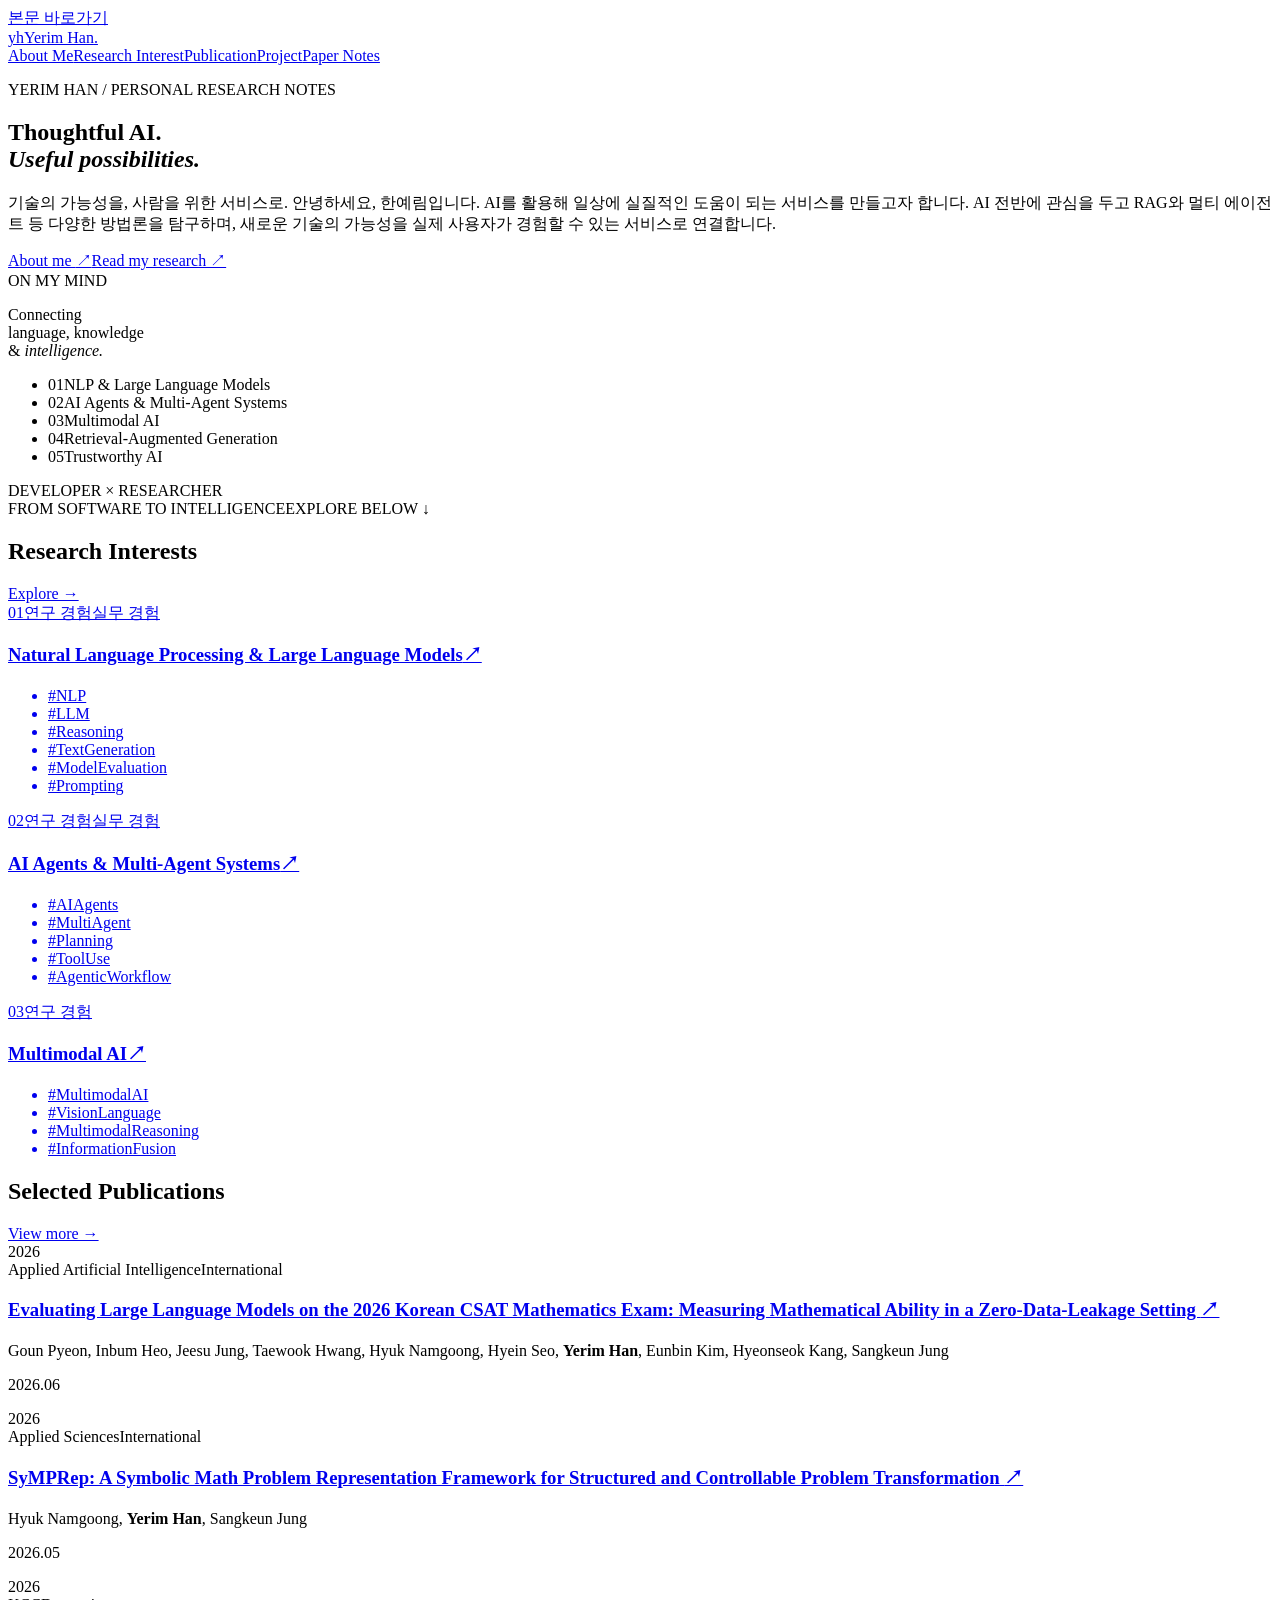
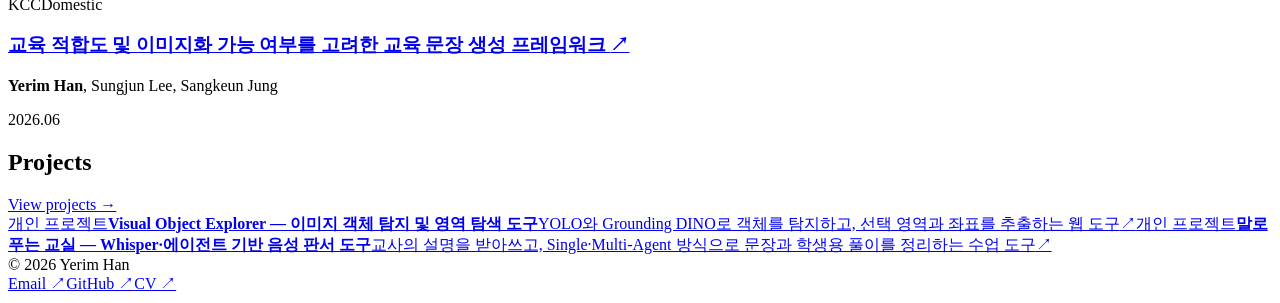
==== index.html @ 3e19d459 "Add files via upload" ====
<!doctype html><html lang="ko"><head><meta charset="utf-8"><meta name="viewport" content="width=device-width, initial-scale=1"><title>Home — Yerim Han</title><meta name="description" content="한예림의 연구 관심 분야와 학력, 경력, 논문 소개"><link rel="stylesheet" href="assets/css/style.css?v=20261022-layout"><link rel="stylesheet" href="assets/css/design.css?v=20261022-layout"></head><body><a class="skip" href="#main">본문 바로가기</a><header><nav class="wrap nav" aria-label="주 메뉴"><a class="brand" href="index.html"><span class="brand-mark" aria-hidden="true">yh</span>Yerim Han<span>.</span></a><div class="nav-links"><a href="about.html" >About Me</a><a href="research.html" >Research Interest</a><a href="publication.html" >Publication</a><a href="project.html" >Project</a><a href="paper-notes.html">Paper Notes</a></div></nav></header><main id="main" class="wrap home-page"><section class="intro editorial-intro"><div class="intro-main"><p class="eyebrow">YERIM HAN / PERSONAL RESEARCH NOTES</p><h1>Thoughtful AI.<br><em>Useful possibilities.</em></h1><p class="intro-copy continuous-intro">기술의 가능성을, 사람을 위한 서비스로. 안녕하세요, 한예림입니다. AI를 활용해 일상에 실질적인 도움이 되는 서비스를 만들고자 합니다. AI 전반에 관심을 두고 RAG와 멀티 에이전트 등 다양한 방법론을 탐구하며, 새로운 기술의 가능성을 실제 사용자가 경험할 수 있는 서비스로 연결합니다.</p><div class="intro-actions"><a class="intro-button" href="about.html">About me <span>↗</span></a><a class="text-link" href="publication.html">Read my research ↗</a></div></div><aside class="research-note" aria-label="연구 관심 분야"><div class="note-top"><span>ON MY MIND</span></div><p>Connecting<br>language, knowledge<br>& <em>intelligence.</em></p><ul><li><span>01</span>NLP & Large Language Models</li><li><span>02</span>AI Agents & Multi-Agent Systems</li><li><span>03</span>Multimodal AI</li><li><span>04</span>Retrieval-Augmented Generation</li><li><span>05</span>Trustworthy AI</li></ul><div class="note-bottom">DEVELOPER × RESEARCHER</div></aside><div class="intro-foot"><span>FROM SOFTWARE TO INTELLIGENCE</span><span>EXPLORE BELOW ↓</span></div></section><section><div class="section-head"><h2>Research Interests</h2><a class="text-link" href="research.html">Explore →</a></div><div class="research-carousel compact-research" tabindex="0" role="region" aria-label="연구 관심 분야 가로 목록"><a class="research-card" href="research.html#area-1"><div class="research-card-copy"><span class="interest-index" aria-hidden="true">01</span><span class="experience-markers" aria-label="경험 구분"><span class="experience-marker marker-research"><i aria-hidden="true"></i>연구 경험</span><span class="experience-marker marker-practice"><i aria-hidden="true"></i>실무 경험</span></span><h3>Natural Language Processing &amp; Large Language Models<span aria-hidden="true">↗</span></h3><ul class="hashtag-list" aria-label="핵심 키워드"><li>#NLP</li><li>#LLM</li><li>#Reasoning</li><li>#TextGeneration</li><li>#ModelEvaluation</li><li>#Prompting</li></ul></div></a><a class="research-card" href="research.html#area-2"><div class="research-card-copy"><span class="interest-index" aria-hidden="true">02</span><span class="experience-markers" aria-label="경험 구분"><span class="experience-marker marker-research"><i aria-hidden="true"></i>연구 경험</span><span class="experience-marker marker-practice"><i aria-hidden="true"></i>실무 경험</span></span><h3>AI Agents &amp; Multi-Agent Systems<span aria-hidden="true">↗</span></h3><ul class="hashtag-list" aria-label="핵심 키워드"><li>#AIAgents</li><li>#MultiAgent</li><li>#Planning</li><li>#ToolUse</li><li>#AgenticWorkflow</li></ul></div></a><a class="research-card" href="research.html#area-3"><div class="research-card-copy"><span class="interest-index" aria-hidden="true">03</span><span class="experience-markers" aria-label="경험 구분"><span class="experience-marker marker-research"><i aria-hidden="true"></i>연구 경험</span></span><h3>Multimodal AI<span aria-hidden="true">↗</span></h3><ul class="hashtag-list" aria-label="핵심 키워드"><li>#MultimodalAI</li><li>#VisionLanguage</li><li>#MultimodalReasoning</li><li>#InformationFusion</li></ul></div></a></div></section><section><div class="section-head"><h2>Selected Publications</h2><a class="text-link" href="publication.html">View more →</a></div><article class="paper dated-paper" data-date="2026.06"><time class="paper-year" datetime="2026">2026</time><div class="paper-content"><span class="venue">Applied Artificial Intelligence</span><span class="home-paper-category home-international">International</span><h3><a href="https://doi.org/10.1080/08839514.2026.2684121" target="_blank" rel="noopener">Evaluating Large Language Models on the 2026 Korean CSAT Mathematics Exam: Measuring Mathematical Ability in a Zero-Data-Leakage Setting <span class="paper-arrow">↗</span></a></h3><p class="authors">Goun Pyeon, Inbum Heo, Jeesu Jung, Taewook Hwang, Hyuk Namgoong, Hyein Seo, <strong>Yerim Han</strong>, Eunbin Kim, Hyeonseok Kang, Sangkeun Jung</p><p class="paper-date">2026.06</p></div></article><article class="paper dated-paper" data-date="2026.05"><time class="paper-year" datetime="2026">2026</time><div class="paper-content"><span class="venue">Applied Sciences</span><span class="home-paper-category home-international">International</span><h3><a href="https://www.mdpi.com/2076-3417/16/11/5256" target="_blank" rel="noopener">SyMPRep: A Symbolic Math Problem Representation Framework for Structured and Controllable Problem Transformation <span class="paper-arrow">↗</span></a></h3><p class="authors">Hyuk Namgoong, <strong>Yerim Han</strong>, Sangkeun Jung</p><p class="paper-date">2026.05</p></div></article><article class="paper dated-paper home-domestic" data-date="2026.06"><time class="paper-year" datetime="2026">2026</time><div class="paper-content"><span class="venue">KCC</span><span class="home-paper-category">Domestic</span><h3><a href="https://www.dbpia.co.kr/journal/articleDetail?nodeId=NODE12929555" target="_blank" rel="noopener">교육 적합도 및 이미지화 가능 여부를 고려한 교육 문장 생성 프레임워크 <span class="paper-arrow">↗</span></a></h3><p class="authors"><strong>Yerim Han</strong>, Sungjun Lee, Sangkeun Jung</p><p class="paper-date">2026.06</p></div></article></section><section><div class="section-head"><h2>Projects</h2><a class="text-link" href="project.html">View projects →</a></div><div class="undergrad-grid home-project-grid"><a class="undergrad-card project-image-preview" href="project.html#project-visual-object-explorer"><span class="project-cover-image" aria-hidden="true"><img src="assets/images/project/visual-object-explorer/%EB%A9%94%EC%9D%B8%ED%99%94%EB%A9%B4.png" alt="" loading="lazy" style="object-position:center 30%"></span><span class="project-card-year">개인 프로젝트</span><strong>Visual Object Explorer — 이미지 객체 탐지 및 영역 탐색 도구</strong><span class="project-card-summary">YOLO와 Grounding DINO로 객체를 탐지하고, 선택 영역과 좌표를 추출하는 웹 도구</span><span class="project-card-arrow" aria-hidden="true">↗</span></a><a class="undergrad-card project-image-preview voice-project-card" href="project.html#project-voice-notepad"><span class="project-cover-image" aria-hidden="true"><img src="assets/images/project/voice-notepad/%EC%B2%AB%ED%99%94%EB%A9%B4.png" alt="" loading="lazy" style="object-position:center 12%"></span><span class="project-card-year">개인 프로젝트</span><strong>말로 푸는 교실 — Whisper·에이전트 기반 음성 판서 도구</strong><span class="project-card-summary">교사의 설명을 받아쓰고, Single·Multi-Agent 방식으로 문장과 학생용 풀이를 정리하는 수업 도구</span><span class="project-card-arrow" aria-hidden="true">↗</span></a></div></section></main><footer class="wrap"><span>© 2026 Yerim Han</span><div><a href="mailto:namu.rim2@gmail.com">Email ↗</a><a href="https://github.com/namurim" target="_blank" rel="noopener">GitHub ↗</a><a href="assets/documents/Han_YeRim_CV.pdf" target="_blank" rel="noopener">CV ↗</a></div></footer></body></html>
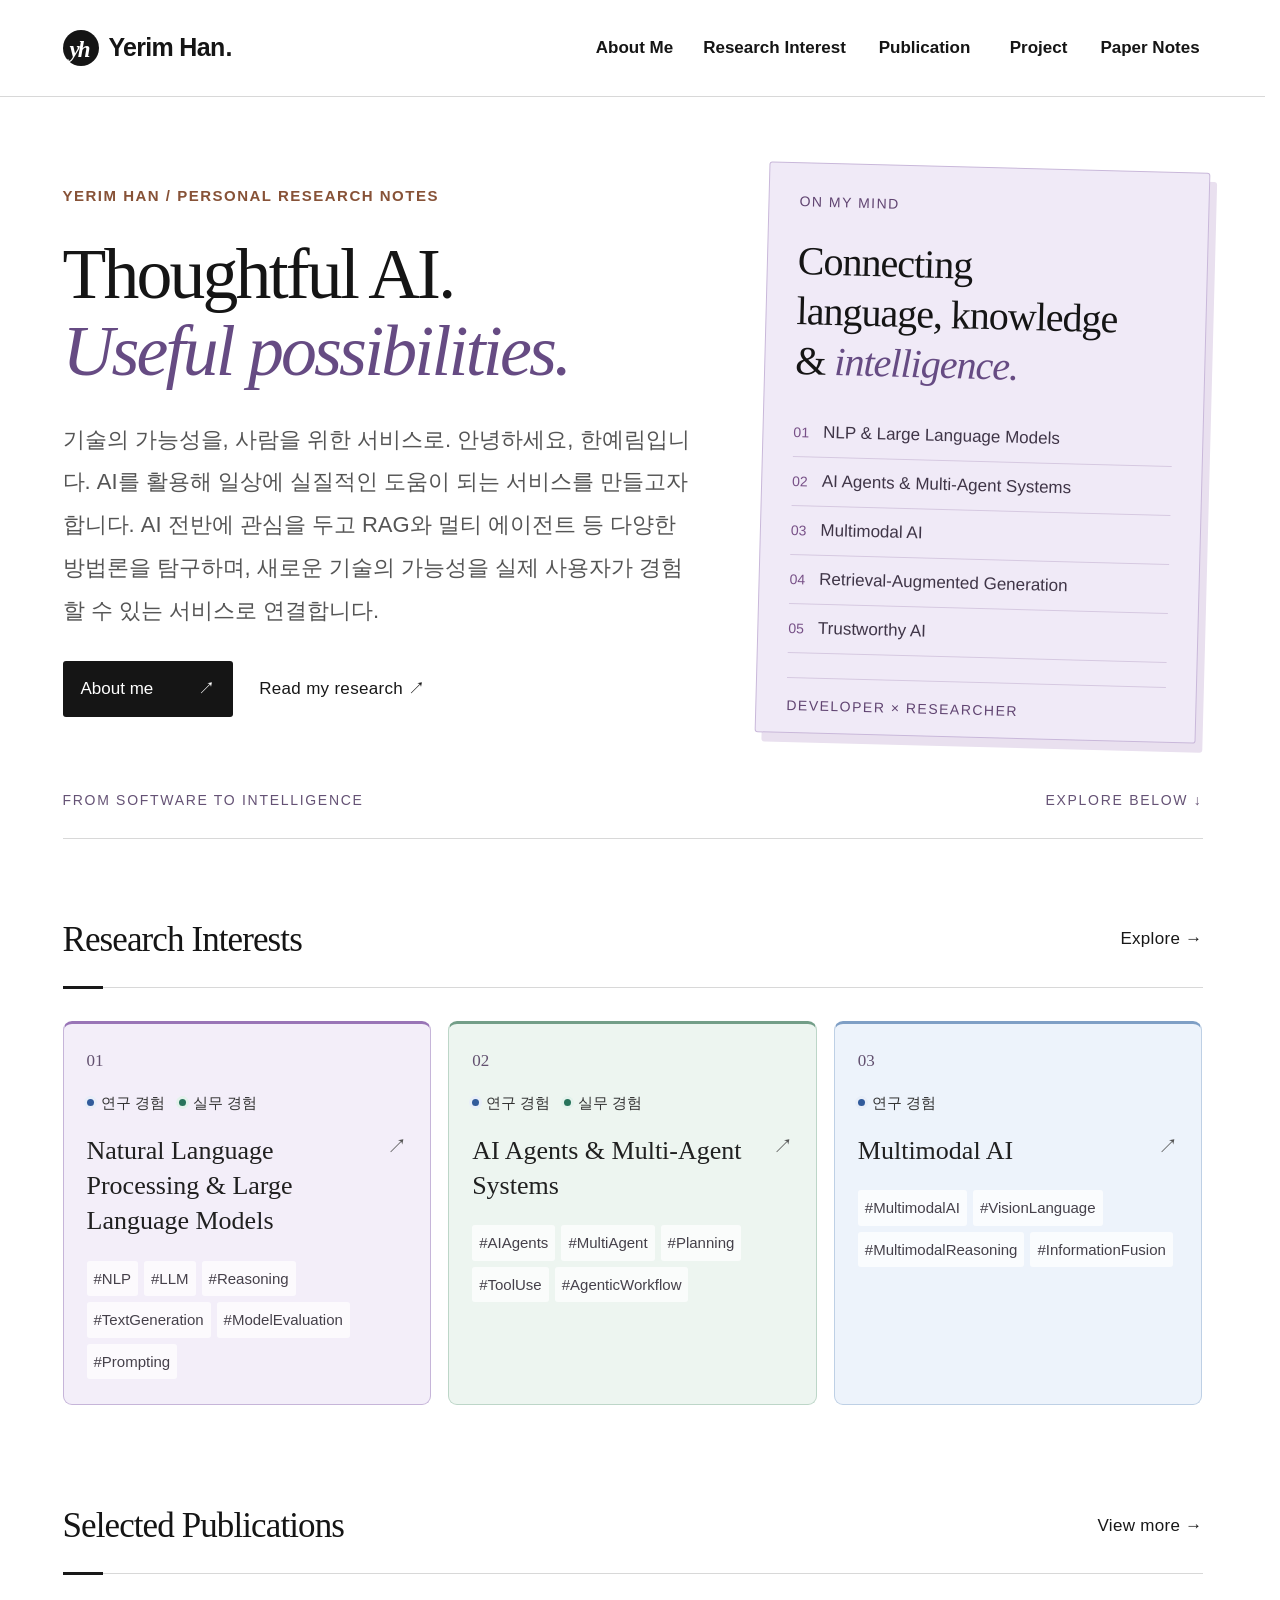
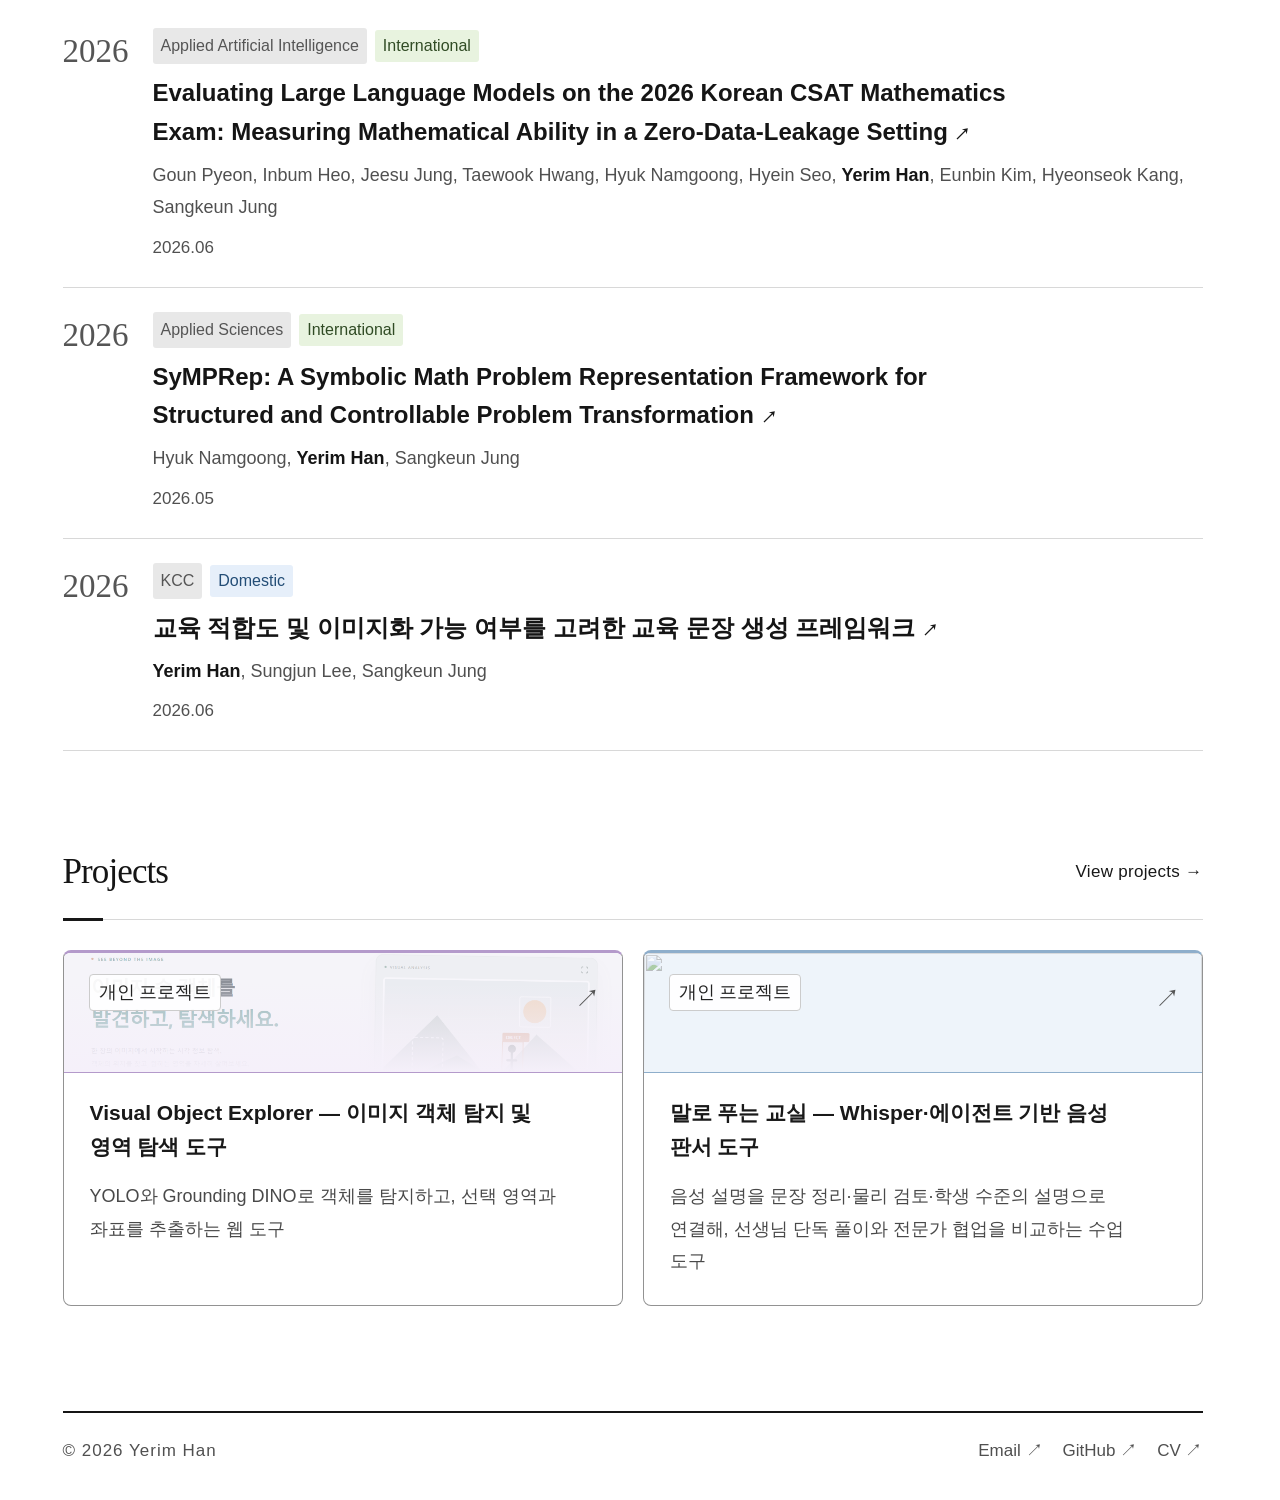
==== commit 12824707: "Add files via upload" ====
--- a/index.html
+++ b/index.html
@@ -1 +1 @@
-<!doctype html><html lang="ko"><head><meta charset="utf-8"><meta name="viewport" content="width=device-width, initial-scale=1"><title>Home — Yerim Han</title><meta name="description" content="한예림의 연구 관심 분야와 학력, 경력, 논문 소개"><link rel="stylesheet" href="assets/css/style.css?v=20261022-layout"><link rel="stylesheet" href="assets/css/design.css?v=20261022-layout"></head><body><a class="skip" href="#main">본문 바로가기</a><header><nav class="wrap nav" aria-label="주 메뉴"><a class="brand" href="index.html"><span class="brand-mark" aria-hidden="true">yh</span>Yerim Han<span>.</span></a><div class="nav-links"><a href="about.html" >About Me</a><a href="research.html" >Research Interest</a><a href="publication.html" >Publication</a><a href="project.html" >Project</a><a href="paper-notes.html">Paper Notes</a></div></nav></header><main id="main" class="wrap home-page"><section class="intro editorial-intro"><div class="intro-main"><p class="eyebrow">YERIM HAN / PERSONAL RESEARCH NOTES</p><h1>Thoughtful AI.<br><em>Useful possibilities.</em></h1><p class="intro-copy continuous-intro">기술의 가능성을, 사람을 위한 서비스로. 안녕하세요, 한예림입니다. AI를 활용해 일상에 실질적인 도움이 되는 서비스를 만들고자 합니다. AI 전반에 관심을 두고 RAG와 멀티 에이전트 등 다양한 방법론을 탐구하며, 새로운 기술의 가능성을 실제 사용자가 경험할 수 있는 서비스로 연결합니다.</p><div class="intro-actions"><a class="intro-button" href="about.html">About me <span>↗</span></a><a class="text-link" href="publication.html">Read my research ↗</a></div></div><aside class="research-note" aria-label="연구 관심 분야"><div class="note-top"><span>ON MY MIND</span></div><p>Connecting<br>language, knowledge<br>& <em>intelligence.</em></p><ul><li><span>01</span>NLP & Large Language Models</li><li><span>02</span>AI Agents & Multi-Agent Systems</li><li><span>03</span>Multimodal AI</li><li><span>04</span>Retrieval-Augmented Generation</li><li><span>05</span>Trustworthy AI</li></ul><div class="note-bottom">DEVELOPER × RESEARCHER</div></aside><div class="intro-foot"><span>FROM SOFTWARE TO INTELLIGENCE</span><span>EXPLORE BELOW ↓</span></div></section><section><div class="section-head"><h2>Research Interests</h2><a class="text-link" href="research.html">Explore →</a></div><div class="research-carousel compact-research" tabindex="0" role="region" aria-label="연구 관심 분야 가로 목록"><a class="research-card" href="research.html#area-1"><div class="research-card-copy"><span class="interest-index" aria-hidden="true">01</span><span class="experience-markers" aria-label="경험 구분"><span class="experience-marker marker-research"><i aria-hidden="true"></i>연구 경험</span><span class="experience-marker marker-practice"><i aria-hidden="true"></i>실무 경험</span></span><h3>Natural Language Processing &amp; Large Language Models<span aria-hidden="true">↗</span></h3><ul class="hashtag-list" aria-label="핵심 키워드"><li>#NLP</li><li>#LLM</li><li>#Reasoning</li><li>#TextGeneration</li><li>#ModelEvaluation</li><li>#Prompting</li></ul></div></a><a class="research-card" href="research.html#area-2"><div class="research-card-copy"><span class="interest-index" aria-hidden="true">02</span><span class="experience-markers" aria-label="경험 구분"><span class="experience-marker marker-research"><i aria-hidden="true"></i>연구 경험</span><span class="experience-marker marker-practice"><i aria-hidden="true"></i>실무 경험</span></span><h3>AI Agents &amp; Multi-Agent Systems<span aria-hidden="true">↗</span></h3><ul class="hashtag-list" aria-label="핵심 키워드"><li>#AIAgents</li><li>#MultiAgent</li><li>#Planning</li><li>#ToolUse</li><li>#AgenticWorkflow</li></ul></div></a><a class="research-card" href="research.html#area-3"><div class="research-card-copy"><span class="interest-index" aria-hidden="true">03</span><span class="experience-markers" aria-label="경험 구분"><span class="experience-marker marker-research"><i aria-hidden="true"></i>연구 경험</span></span><h3>Multimodal AI<span aria-hidden="true">↗</span></h3><ul class="hashtag-list" aria-label="핵심 키워드"><li>#MultimodalAI</li><li>#VisionLanguage</li><li>#MultimodalReasoning</li><li>#InformationFusion</li></ul></div></a></div></section><section><div class="section-head"><h2>Selected Publications</h2><a class="text-link" href="publication.html">View more →</a></div><article class="paper dated-paper" data-date="2026.06"><time class="paper-year" datetime="2026">2026</time><div class="paper-content"><span class="venue">Applied Artificial Intelligence</span><span class="home-paper-category home-international">International</span><h3><a href="https://doi.org/10.1080/08839514.2026.2684121" target="_blank" rel="noopener">Evaluating Large Language Models on the 2026 Korean CSAT Mathematics Exam: Measuring Mathematical Ability in a Zero-Data-Leakage Setting <span class="paper-arrow">↗</span></a></h3><p class="authors">Goun Pyeon, Inbum Heo, Jeesu Jung, Taewook Hwang, Hyuk Namgoong, Hyein Seo, <strong>Yerim Han</strong>, Eunbin Kim, Hyeonseok Kang, Sangkeun Jung</p><p class="paper-date">2026.06</p></div></article><article class="paper dated-paper" data-date="2026.05"><time class="paper-year" datetime="2026">2026</time><div class="paper-content"><span class="venue">Applied Sciences</span><span class="home-paper-category home-international">International</span><h3><a href="https://www.mdpi.com/2076-3417/16/11/5256" target="_blank" rel="noopener">SyMPRep: A Symbolic Math Problem Representation Framework for Structured and Controllable Problem Transformation <span class="paper-arrow">↗</span></a></h3><p class="authors">Hyuk Namgoong, <strong>Yerim Han</strong>, Sangkeun Jung</p><p class="paper-date">2026.05</p></div></article><article class="paper dated-paper home-domestic" data-date="2026.06"><time class="paper-year" datetime="2026">2026</time><div class="paper-content"><span class="venue">KCC</span><span class="home-paper-category">Domestic</span><h3><a href="https://www.dbpia.co.kr/journal/articleDetail?nodeId=NODE12929555" target="_blank" rel="noopener">교육 적합도 및 이미지화 가능 여부를 고려한 교육 문장 생성 프레임워크 <span class="paper-arrow">↗</span></a></h3><p class="authors"><strong>Yerim Han</strong>, Sungjun Lee, Sangkeun Jung</p><p class="paper-date">2026.06</p></div></article></section><section><div class="section-head"><h2>Projects</h2><a class="text-link" href="project.html">View projects →</a></div><div class="undergrad-grid home-project-grid"><a class="undergrad-card project-image-preview" href="project.html#project-visual-object-explorer"><span class="project-cover-image" aria-hidden="true"><img src="assets/images/project/visual-object-explorer/%EB%A9%94%EC%9D%B8%ED%99%94%EB%A9%B4.png" alt="" loading="lazy" style="object-position:center 30%"></span><span class="project-card-year">개인 프로젝트</span><strong>Visual Object Explorer — 이미지 객체 탐지 및 영역 탐색 도구</strong><span class="project-card-summary">YOLO와 Grounding DINO로 객체를 탐지하고, 선택 영역과 좌표를 추출하는 웹 도구</span><span class="project-card-arrow" aria-hidden="true">↗</span></a><a class="undergrad-card project-image-preview voice-project-card" href="project.html#project-voice-notepad"><span class="project-cover-image" aria-hidden="true"><img src="assets/images/project/voice-notepad/%EC%B2%AB%ED%99%94%EB%A9%B4.png" alt="" loading="lazy" style="object-position:center 12%"></span><span class="project-card-year">개인 프로젝트</span><strong>말로 푸는 교실 — Whisper·에이전트 기반 음성 판서 도구</strong><span class="project-card-summary">교사의 설명을 받아쓰고, Single·Multi-Agent 방식으로 문장과 학생용 풀이를 정리하는 수업 도구</span><span class="project-card-arrow" aria-hidden="true">↗</span></a></div></section></main><footer class="wrap"><span>© 2026 Yerim Han</span><div><a href="mailto:namu.rim2@gmail.com">Email ↗</a><a href="https://github.com/namurim" target="_blank" rel="noopener">GitHub ↗</a><a href="assets/documents/Han_YeRim_CV.pdf" target="_blank" rel="noopener">CV ↗</a></div></footer></body></html>+<!doctype html><html lang="ko"><head><meta charset="utf-8"><meta name="viewport" content="width=device-width, initial-scale=1"><title>Home — Yerim Han</title><meta name="description" content="한예림의 연구 관심 분야와 학력, 경력, 논문 소개"><link rel="stylesheet" href="assets/css/style.css?v=20261022-layout"><link rel="stylesheet" href="assets/css/design.css?v=20261022-layout"></head><body><a class="skip" href="#main">본문 바로가기</a><header><nav class="wrap nav" aria-label="주 메뉴"><a class="brand" href="index.html"><span class="brand-mark" aria-hidden="true">yh</span>Yerim Han<span>.</span></a><div class="nav-links"><a href="about.html" >About Me</a><a href="research.html" >Research Interest</a><a href="publication.html" >Publication</a><a href="project.html" >Project</a><a href="paper-notes.html">Paper Notes</a></div></nav></header><main id="main" class="wrap home-page"><section class="intro editorial-intro"><div class="intro-main"><p class="eyebrow">YERIM HAN / PERSONAL RESEARCH NOTES</p><h1>Thoughtful AI.<br><em>Useful possibilities.</em></h1><p class="intro-copy continuous-intro">기술의 가능성을, 사람을 위한 서비스로. 안녕하세요, 한예림입니다. AI를 활용해 일상에 실질적인 도움이 되는 서비스를 만들고자 합니다. AI 전반에 관심을 두고 RAG와 멀티 에이전트 등 다양한 방법론을 탐구하며, 새로운 기술의 가능성을 실제 사용자가 경험할 수 있는 서비스로 연결합니다.</p><div class="intro-actions"><a class="intro-button" href="about.html">About me <span>↗</span></a><a class="text-link" href="publication.html">Read my research ↗</a></div></div><aside class="research-note" aria-label="연구 관심 분야"><div class="note-top"><span>ON MY MIND</span></div><p>Connecting<br>language, knowledge<br>& <em>intelligence.</em></p><ul><li><span>01</span>NLP & Large Language Models</li><li><span>02</span>AI Agents & Multi-Agent Systems</li><li><span>03</span>Multimodal AI</li><li><span>04</span>Retrieval-Augmented Generation</li><li><span>05</span>Trustworthy AI</li></ul><div class="note-bottom">DEVELOPER × RESEARCHER</div></aside><div class="intro-foot"><span>FROM SOFTWARE TO INTELLIGENCE</span><span>EXPLORE BELOW ↓</span></div></section><section><div class="section-head"><h2>Research Interests</h2><a class="text-link" href="research.html">Explore →</a></div><div class="research-carousel compact-research" tabindex="0" role="region" aria-label="연구 관심 분야 가로 목록"><a class="research-card" href="research.html#area-1"><div class="research-card-copy"><span class="interest-index" aria-hidden="true">01</span><span class="experience-markers" aria-label="경험 구분"><span class="experience-marker marker-research"><i aria-hidden="true"></i>연구 경험</span><span class="experience-marker marker-practice"><i aria-hidden="true"></i>실무 경험</span></span><h3>Natural Language Processing &amp; Large Language Models<span aria-hidden="true">↗</span></h3><ul class="hashtag-list" aria-label="핵심 키워드"><li>#NLP</li><li>#LLM</li><li>#Reasoning</li><li>#TextGeneration</li><li>#ModelEvaluation</li><li>#Prompting</li></ul></div></a><a class="research-card" href="research.html#area-2"><div class="research-card-copy"><span class="interest-index" aria-hidden="true">02</span><span class="experience-markers" aria-label="경험 구분"><span class="experience-marker marker-research"><i aria-hidden="true"></i>연구 경험</span><span class="experience-marker marker-practice"><i aria-hidden="true"></i>실무 경험</span></span><h3>AI Agents &amp; Multi-Agent Systems<span aria-hidden="true">↗</span></h3><ul class="hashtag-list" aria-label="핵심 키워드"><li>#AIAgents</li><li>#MultiAgent</li><li>#Planning</li><li>#ToolUse</li><li>#AgenticWorkflow</li></ul></div></a><a class="research-card" href="research.html#area-3"><div class="research-card-copy"><span class="interest-index" aria-hidden="true">03</span><span class="experience-markers" aria-label="경험 구분"><span class="experience-marker marker-research"><i aria-hidden="true"></i>연구 경험</span></span><h3>Multimodal AI<span aria-hidden="true">↗</span></h3><ul class="hashtag-list" aria-label="핵심 키워드"><li>#MultimodalAI</li><li>#VisionLanguage</li><li>#MultimodalReasoning</li><li>#InformationFusion</li></ul></div></a></div></section><section><div class="section-head"><h2>Selected Publications</h2><a class="text-link" href="publication.html">View more →</a></div><article class="paper dated-paper" data-date="2026.06"><time class="paper-year" datetime="2026">2026</time><div class="paper-content"><span class="venue">Applied Artificial Intelligence</span><span class="home-paper-category home-international">International</span><h3><a href="https://doi.org/10.1080/08839514.2026.2684121" target="_blank" rel="noopener">Evaluating Large Language Models on the 2026 Korean CSAT Mathematics Exam: Measuring Mathematical Ability in a Zero-Data-Leakage Setting <span class="paper-arrow">↗</span></a></h3><p class="authors">Goun Pyeon, Inbum Heo, Jeesu Jung, Taewook Hwang, Hyuk Namgoong, Hyein Seo, <strong>Yerim Han</strong>, Eunbin Kim, Hyeonseok Kang, Sangkeun Jung</p><p class="paper-date">2026.06</p></div></article><article class="paper dated-paper" data-date="2026.05"><time class="paper-year" datetime="2026">2026</time><div class="paper-content"><span class="venue">Applied Sciences</span><span class="home-paper-category home-international">International</span><h3><a href="https://www.mdpi.com/2076-3417/16/11/5256" target="_blank" rel="noopener">SyMPRep: A Symbolic Math Problem Representation Framework for Structured and Controllable Problem Transformation <span class="paper-arrow">↗</span></a></h3><p class="authors">Hyuk Namgoong, <strong>Yerim Han</strong>, Sangkeun Jung</p><p class="paper-date">2026.05</p></div></article><article class="paper dated-paper home-domestic" data-date="2026.06"><time class="paper-year" datetime="2026">2026</time><div class="paper-content"><span class="venue">KCC</span><span class="home-paper-category">Domestic</span><h3><a href="https://www.dbpia.co.kr/journal/articleDetail?nodeId=NODE12929555" target="_blank" rel="noopener">교육 적합도 및 이미지화 가능 여부를 고려한 교육 문장 생성 프레임워크 <span class="paper-arrow">↗</span></a></h3><p class="authors"><strong>Yerim Han</strong>, Sungjun Lee, Sangkeun Jung</p><p class="paper-date">2026.06</p></div></article></section><section><div class="section-head"><h2>Projects</h2><a class="text-link" href="project.html">View projects →</a></div><div class="undergrad-grid home-project-grid"><a class="undergrad-card project-image-preview" href="project.html#project-visual-object-explorer"><span class="project-cover-image" aria-hidden="true"><img src="assets/images/project/visual-object-explorer/%EB%A9%94%EC%9D%B8%ED%99%94%EB%A9%B4.png" alt="" loading="lazy" style="object-position:center 30%"></span><span class="project-card-year">개인 프로젝트</span><strong>Visual Object Explorer — 이미지 객체 탐지 및 영역 탐색 도구</strong><span class="project-card-summary">YOLO와 Grounding DINO로 객체를 탐지하고, 선택 영역과 좌표를 추출하는 웹 도구</span><span class="project-card-arrow" aria-hidden="true">↗</span></a><a class="undergrad-card project-image-preview voice-project-card" href="project.html#project-voice-notepad"><span class="project-cover-image" aria-hidden="true"><img src="assets/images/project/voice-notepad/%EC%B2%AB%ED%99%94%EB%A9%B4.PNG" alt="" loading="lazy" style="object-position:center 12%"></span><span class="project-card-year">개인 프로젝트</span><strong>말로 푸는 교실 — Whisper·에이전트 기반 음성 판서 도구</strong><span class="project-card-summary">음성 설명을 문장 정리·물리 검토·학생 수준의 설명으로 연결해, 선생님 단독 풀이와 전문가 협업을 비교하는 수업 도구</span><span class="project-card-arrow" aria-hidden="true">↗</span></a></div></section></main><footer class="wrap"><span>© 2026 Yerim Han</span><div><a href="mailto:namu.rim2@gmail.com">Email ↗</a><a href="https://github.com/namurim" target="_blank" rel="noopener">GitHub ↗</a><a href="assets/documents/Han_YeRim_CV.pdf" target="_blank" rel="noopener">CV ↗</a></div></footer></body></html>
--- a/assets/css/style.css
+++ b/assets/css/style.css
@@ -0,0 +1,8 @@
+:root{--bg:#fafafa;--ink:#141414;--muted:#555555;--line:#e8e8e8;--accent:#555555;--lavender:#fafafa}*{box-sizing:border-box}html{scroll-behavior:smooth;scroll-padding-top:110px}body{margin:0;background:var(--bg);color:var(--ink);font-family:Arial,'Malgun Gothic',sans-serif;font-size:18px;-webkit-font-smoothing:antialiased}a{color:inherit;text-decoration:none}a:hover{color:var(--accent)}a:focus-visible{outline:2px solid var(--accent);outline-offset:5px}.wrap{width:min(1120px,88%);margin-inline:auto}header{border-bottom:1px solid var(--line);position:sticky;top:0;z-index:10;background:#fafafaed;backdrop-filter:blur(12px)}.nav{display:flex;align-items:center;justify-content:space-between;gap:30px;min-height:85px}.brand{font-size:27px;font-weight:600;letter-spacing:-1px}.brand span{color:var(--accent)}.nav-links{display:flex;gap:32px;height:85px;align-items:center;font-size:17px}.nav-links a{height:100%;display:flex;align-items:center;position:relative}.nav-links a[aria-current]{color:var(--accent);font-weight:600}.nav-links a[aria-current]:after{content:'';height:2px;background:var(--accent);position:absolute;bottom:0;left:0;right:0}.skip{position:fixed;top:-60px;left:10px;z-index:20;background:white;padding:12px}.skip:focus{top:10px}section{padding:45px 0 35px}.intro{padding:70px 0 45px;border-bottom:1px solid var(--line);margin-bottom:15px}.eyebrow{font-size:14px;letter-spacing:2px;color:var(--accent);font-weight:600}h1{font-size:46.2px;line-height:1.2;letter-spacing:-1.5px;font-weight:600;margin:20px 0}h1 em{font-family:Georgia,serif;font-weight:400;color:var(--accent)}.intro h1{font-size:clamp(44.1px,5.7vw,70.4px);line-height:1.12;margin:25px 0}.lead{font-size:21px;margin:28px 0 12px}.intro-copy{font-size:18px;line-height:1.95;color:var(--muted);margin-bottom:25px}.text-link{font-size:16px;color:var(--accent);white-space:nowrap}.interest-line{font-size:15px;color:var(--accent);letter-spacing:1px;margin-top:30px}.section-head{display:flex;align-items:center;justify-content:space-between;gap:20px;margin-bottom:25px}h2{font-size:28px;letter-spacing:-.6px;font-weight:600;margin:0}h3{font-size:19px;font-weight:600}.areas{display:grid;grid-template-columns:repeat(4,minmax(0,1fr));gap:22px}.area-art{height:145px;border-radius:5px;background:#fafafa;position:relative;overflow:hidden;display:flex;align-items:center;padding:23px;color:#555555}.area-art>span{font-family:Georgia,serif;font-size:38px;font-style:italic;position:relative;z-index:1;letter-spacing:-1px}.area-art b{position:absolute;bottom:12px;right:15px;font-size:13px;letter-spacing:2px;font-weight:400}.area-art i{position:absolute;right:-14px;top:18px;width:130px;height:130px;border:1px solid #9696966b;border-radius:50%;box-shadow:0 0 0 14px #96969615,0 0 0 28px #96969610}.art-2{background:#fafafa;color:#555555}.art-2 i{border-radius:15px;transform:rotate(30deg)}.art-3{background:#fafafa;color:#555555}.art-3 span{font-size:31px}.art-4{background:#fafafa;color:#555555}.art-4 i{border-radius:5px;transform:rotate(-20deg)}.area h3{font-size:18px;line-height:1.5;margin:18px 0 8px}.area p{font-size:16px;color:var(--muted);line-height:1.85;margin:0}.year-group{display:grid;grid-template-columns:85px 1fr;gap:20px;border-top:1px solid var(--line);padding-top:25px}.year{font-size:27px;margin:0;color:#555555;font-weight:400}.paper{padding:0 0 24px;margin-bottom:24px;border-bottom:1px solid var(--line)}.year-group .paper:last-child{border-bottom:0;margin-bottom:0}.venue{font-size:14px;color:var(--accent);background:var(--lavender);display:inline-block;padding:5px 9px;border-radius:4px}.paper h3{font-size:19px;line-height:1.6;margin:12px 0 8px;font-weight:600;max-width:860px}.authors{font-size:16px;line-height:1.8;color:var(--muted);margin:0}.authors strong{color:var(--ink);font-weight:600}.paper-date{font-size:14px;color:var(--muted);margin:9px 0 0}.empty{border:1px dashed #e8e8e8;background:#fafafa;min-height:150px;border-radius:5px;display:flex;align-items:center;gap:25px;padding:32px}.empty>span{font-size:35px;color:#555555}.empty h3{font-size:21px;font-weight:400;margin:0 0 10px}.empty p{font-size:16px;color:var(--muted);line-height:1.8;margin:0}.page-title{padding:55px 0 35px;border-bottom:1px solid var(--line);margin-bottom:32px}.page-title p:not(.eyebrow){font-size:18px;color:var(--muted);line-height:1.9}.research-detail{display:grid;grid-template-columns:65px 1fr;gap:20px;border-top:1px solid var(--line);padding:35px 0;margin-top:30px}.research-detail p{max-width:750px;line-height:1.95;color:var(--muted)}.keywords{font-size:15px;color:var(--accent)}.index{font-size:15px;color:var(--accent);letter-spacing:1px;font-weight:400;margin-right:12px}.about-layout{display:grid;grid-template-columns:145px 1fr;gap:45px;padding-top:55px}.toc{position:sticky;top:125px;align-self:start;display:flex;flex-direction:column;gap:22px;padding:16px 0;border-right:1px solid var(--line)}.toc a{font-size:16px;color:var(--muted)}.toc a:hover{color:var(--accent)}.toc .eyebrow{margin-bottom:8px}.profile{display:grid;grid-template-columns:165px 1fr;gap:32px;padding-top:0;border-bottom:1px solid var(--line);padding-bottom:40px}.profile img{width:165px;height:auto;display:block;border-radius:5px}.profile h1{font-size:34px;margin:12px 0}.profile h1 span{font-size:20px;letter-spacing:0;font-weight:400;margin-left:9px}.degree{font-size:16px;color:var(--muted);line-height:1.8}.profile-links{display:flex;gap:18px;color:var(--accent);font-size:15px;margin:20px 0}.bio{font-size:17px;line-height:1.95;color:var(--muted)}.cv-section{padding:35px 0 15px}.cv-section h2{font-size:25px;margin-bottom:15px}.cv-row{display:grid;grid-template-columns:150px 1fr;gap:20px;padding:18px 0;border-bottom:1px solid var(--line)}.date{font-size:15px;line-height:1.8;color:var(--muted);font-variant-numeric:tabular-nums}.cv-row h3{font-size:18px;font-weight:500;margin:0 0 7px}.cv-row p{font-size:16px;color:var(--muted);line-height:1.9;margin:0}.cv-row p:empty{display:none}footer{margin-top:70px;border-top:1px solid var(--line);display:flex;justify-content:space-between;gap:20px;padding:27px 0 35px;font-size:15px;color:var(--muted)}footer div{display:flex;gap:20px}@media(max-width:1000px){.areas{grid-template-columns:repeat(2,minmax(0,1fr))}.about-layout{grid-template-columns:110px 1fr;gap:25px}.profile{grid-template-columns:130px 1fr;gap:23px}.profile img{width:130px}.cv-row{grid-template-columns:130px 1fr}}@media(max-width:620px){html{scroll-padding-top:125px}.nav{min-height:100px;flex-direction:column;align-items:flex-start;gap:17px;padding-top:20px}.brand{font-size:25px}.nav-links{height:38px;width:100%;justify-content:space-between;gap:10px;font-size:16px}.intro{padding-top:45px}.intro-copy br{display:none}.section-head h2{font-size:25px}.areas{gap:23px 15px}.area-art{height:120px;padding:15px}.area-art>span{font-size:32px}.art-3 span{font-size:26px}.area h3{font-size:17px}.area p{font-size:15px}.year-group{grid-template-columns:1fr;gap:20px}.year{font-size:24px}.paper h3{font-size:18px}.about-layout{display:block;padding-top:25px}.toc{position:static;flex-direction:row;flex-wrap:wrap;gap:15px;border:0;border-bottom:1px solid var(--line);padding:0 0 20px;margin-bottom:30px}.toc .eyebrow{width:100%;margin:0}.toc a{font-size:15px}.profile{grid-template-columns:1fr}.profile img{width:145px}.profile h1{font-size:32px}.cv-row{grid-template-columns:1fr;gap:8px}.page-title{padding-top:35px}.page-title h1{font-size:36px}.research-detail{grid-template-columns:30px 1fr;gap:10px}.empty{padding:25px;gap:18px}.empty p{font-size:15px}footer{font-size:14px}}@media(prefers-reduced-motion:reduce){html{scroll-behavior:auto}}
+
+/* Research illustrations: alternating image and copy. */
+.research-rows{max-width:980px;margin:auto}.research-row{display:grid;grid-template-columns:340px 1fr;align-items:center;gap:55px;padding:22px 0 38px;scroll-margin-top:110px}.research-row:nth-child(even){grid-template-columns:1fr 340px}.research-row:nth-child(even)>img{grid-column:2;grid-row:1}.research-row:nth-child(even)>.research-copy{grid-column:1;grid-row:1}.research-row>img{width:100%;height:auto;aspect-ratio:1;object-fit:contain;border-radius:5px}.research-copy h3{font-size:20px;line-height:1.5;color:#555555;border-left:3px solid #969696;background:#fafafa;padding:12px 16px;margin:0 0 17px}.research-copy p{font-size:17px;line-height:2;color:#303030;margin:0 0 18px}.research-copy>span{font-size:14px;line-height:1.8;color:#555555}.paper-labels{display:flex;flex-wrap:wrap;gap:8px;align-items:center}.status{font-size:14px;padding:5px 9px;background:#fafafa;color:#555555;border-radius:4px}.group-ko{font-size:18px;font-weight:400;color:var(--muted);margin-left:8px}.group-count{font-size:15px;color:var(--muted)}.publication-group{padding-top:15px}.publication-group>.section-head{padding-bottom:20px;border-bottom:1px solid var(--line)}.publication-group .paper{padding:0 0 25px}.publication-jumps{display:flex;flex-wrap:wrap;gap:24px;color:var(--accent);font-size:16px;margin-top:25px}@media(max-width:900px){.research-row,.research-row:nth-child(even){grid-template-columns:260px 1fr;gap:25px}.research-row:nth-child(even){grid-template-columns:1fr 260px}}@media(max-width:620px){.research-row,.research-row:nth-child(even){grid-template-columns:1fr;gap:12px;padding-bottom:35px}.research-row>img{width:min(100%,290px);justify-self:center}.research-row:nth-child(even)>img,.research-row:nth-child(even)>.research-copy{grid-column:auto;grid-row:auto}.research-copy h3{font-size:19px}.research-copy p{font-size:16px}}
+/* Skills and research keyword tags */
+.hashtag-list{display:flex;flex-wrap:wrap;gap:8px;list-style:none;padding:0;margin:22px 0 0}.hashtag-list li{font-size:14px;line-height:1.6;letter-spacing:.1px;padding:6px 11px;border:1px solid #e8e8e8;border-radius:7px;background:#fafafa;color:#555555;overflow-wrap:anywhere}.research-copy p{line-height:1.95;margin-bottom:13px;word-break:keep-all;overflow-wrap:break-word}.research-copy .hashtag-list{margin-top:20px}.research-copy .hashtag-list li{background:#fafafa;border-color:#e8e8e8;font-size:13px;padding:5px 8px}.research-row{padding-block:25px 45px}.skills-intro{font-size:16px;line-height:1.8;color:var(--muted);margin:0 0 23px}.skill-groups{border-top:1px solid var(--line)}.skill-group{display:grid;grid-template-columns:180px 1fr;gap:20px;align-items:start;padding:22px 0;border-bottom:1px solid var(--line)}.skill-group h3{font-size:17px;font-weight:500;margin:4px 0;line-height:1.6}.skill-group h3 small{display:block;font-size:14px;font-weight:400;color:var(--muted);margin-top:5px}.skill-group .hashtag-list{margin:0}.skill-group:nth-child(2) .hashtag-list li{background:#fafafa;border-color:#e8e8e8;color:#555555}.skill-group:nth-child(3) .hashtag-list li{background:#fafafa;border-color:#e8e8e8;color:#555555}.skill-group:nth-child(4) .hashtag-list li{background:#fafafa;border-color:#e8e8e8;color:#555555}@media(max-width:1000px){.skill-group{grid-template-columns:1fr;gap:12px}}@media(max-width:620px){.hashtag-list{gap:7px}.hashtag-list li{font-size:14px}.research-copy p{font-size:16px}.research-row{padding-bottom:35px}}
+/* Publication list and undisclosed research */
+.dated-paper{display:grid;grid-template-columns:68px minmax(0,1fr);gap:22px;padding:24px 0;margin:0;border-bottom:1px solid var(--line)}.paper-year{font-size:26px;font-weight:400;line-height:1.4;color:#555555;font-variant-numeric:tabular-nums}.paper-content h3{margin-top:10px}.paper-content{min-width:0}.paper-arrow{font-size:16px;color:var(--accent);white-space:nowrap}.publication-group .dated-paper{padding:24px 0}.publication-group>.section-head{margin-bottom:0}.ongoing-note{font-size:16px;line-height:1.8;color:var(--muted);margin:20px 0}.ongoing-list{padding:0;list-style:none}.ongoing-item{display:grid;grid-template-columns:50px 1fr auto;align-items:center;gap:20px;min-height:105px;border-bottom:1px solid var(--line);padding:22px 0}.ongoing-number{color:#555555;font-size:16px}.redacted-lines{filter:blur(4px);opacity:.42;user-select:none;pointer-events:none}.redacted-lines i{display:block;height:9px;background:#cdcdcd;border-radius:5px;max-width:580px;width:83%;margin:9px 0}.redacted-lines i:nth-child(2){width:62%;height:7px}.redacted-lines i:nth-child(3){width:29%;height:6px}.ongoing-item:nth-child(even) .redacted-lines i:first-child{width:70%}.ongoing-badge{font-size:14px;color:#555555;background:#fafafa;border:1px solid #e8e8e8;border-radius:20px;padding:6px 11px}@media(max-width:620px){.dated-paper{grid-template-columns:45px minmax(0,1fr);gap:12px}.paper-year{font-size:21px}.ongoing-item{grid-template-columns:25px 1fr auto;gap:12px}.ongoing-badge{font-size:13px;padding:5px 8px}}
--- a/assets/css/design.css
+++ b/assets/css/design.css
@@ -0,0 +1,294 @@
+/* Yerim: black ink, white surfaces, readable type. */
+:root{--bg:#fafafa;--ink:#141414;--muted:#555555;--line:#e8e8e8;--accent:#303030;--lavender:#e8e8e8;--coral:#555555}body{background:var(--bg);font-family:'Segoe UI','Malgun Gothic',sans-serif}header{background:#fafafaf2;border-bottom-color:#e8e8e8}.nav{min-height:88px}.brand{display:flex;align-items:center;gap:10px;font-size:23px;letter-spacing:-.7px}.brand-mark{font-family:Georgia,serif;font-size:23px;font-style:italic;background:#303030;color:#fafafa!important;border-radius:50%;width:36px;height:36px;display:grid;place-items:center;letter-spacing:-2px;padding-right:3px}.brand>span:last-child{margin-left:-9px}.nav-links{font-size:16px;gap:31px}.nav-links a[aria-current]:after{height:3px;background:var(--coral)}.nav-links a:hover{color:var(--coral)}.wrap{width:min(1140px,88%)}.eyebrow{font-size:13px;letter-spacing:2px;color:var(--coral)}h1,h2{font-family:Georgia,'Times New Roman',serif}h2{font-size:33px;letter-spacing:-.9px;font-weight:400}.section-head{padding-bottom:17px;border-bottom:1px solid var(--line);margin-bottom:30px;position:relative}.section-head:before{content:'';position:absolute;left:0;bottom:-2px;width:40px;height:3px;background:var(--coral)}main>section:not(.intro){padding-top:55px}.text-link{font-size:15px;letter-spacing:.3px;color:var(--accent)}.editorial-intro{display:grid;grid-template-columns:minmax(0,1.45fr) minmax(270px,1fr);gap:40px 60px;padding:70px 0 25px;border-bottom:1px solid var(--line);align-items:center}.intro h1{font-size:clamp(46.2px,5.2vw,72.5px);font-weight:400;line-height:1.08;letter-spacing:-2.8px;margin:26px 0}.intro h1 em{color:var(--accent)}.intro .lead{font-size:19px;letter-spacing:-.4px;margin-top:26px}.intro-copy{font-size:16px;line-height:2;color:#555555}.intro-actions{display:flex;gap:26px;align-items:center;margin:28px 0 20px}.intro-button{display:flex;justify-content:space-between;gap:45px;border-radius:3px;background:var(--ink);color:#fafafa;padding:13px 18px;font-size:15px}.intro-button:hover{background:var(--accent);color:white}.intro-button span{color:#555555}.research-note{background:#fafafa;border:1px solid #e8e8e8;padding:26px 30px 0;position:relative;transform:rotate(1.5deg);box-shadow:7px 9px 0 #e8e8e8;border-radius:3px}.note-top{display:flex;justify-content:space-between;align-items:center;font-size:13px;letter-spacing:1.5px;color:var(--accent)}.note-top>span[aria-hidden="true"]{font-size:41px;line-height:1;color:var(--coral)}.research-note>p{font-family:Georgia,serif;font-size:33px;line-height:1.15;letter-spacing:-1px;margin:22px 0}.research-note em{color:var(--accent)}.research-note ul{padding:0;list-style:none;margin:0 0 24px}.research-note li{border-bottom:1px solid #cdcdcd;padding:10px 0;font-size:14px;color:#555555;line-height:1.6}.research-note li>span{font-size:13px;margin-right:14px;color:var(--coral)}.note-bottom{border-top:1px solid #cdcdcd;padding:15px 0;font-size:12px;letter-spacing:1.5px;color:var(--accent)}.intro-foot{grid-column:1/-1;display:flex;justify-content:space-between;font-size:12px;letter-spacing:1.7px;color:#555555;margin-top:10px}.research-row{border-bottom:1px solid var(--line);padding:30px 0 45px;gap:60px}.research-row:last-child{border-bottom:0}.research-row>img{border:1px solid #e8e8e8;border-radius:12px;background:white;box-shadow:7px 7px 0 #e8e8e8}.research-copy h3{font-family:Georgia,serif;font-size:26px;line-height:1.3;padding:0 0 13px;border:0;border-bottom:1px solid #e8e8e8;background:none;color:#303030;margin-bottom:18px;letter-spacing:-.4px}.research-row:nth-child(2) .research-copy h3{color:#555555}.research-row:nth-child(3) .research-copy h3{color:#555555}.research-row:nth-child(4) .research-copy h3{color:#555555}.research-copy p{font-size:16px;color:#555555;line-height:2}.research-copy .hashtag-list li{border:0;border-bottom:1px solid #cdcdcd;background:none;border-radius:0;color:#555555;padding:4px 1px;margin-right:6px}.page-title{padding-top:55px}.page-title h1{font-size:53.6px;font-weight:400;letter-spacing:-1.8px}.page-title p:not(.eyebrow){font-size:17px}.profile{background:#fafafa;border:1px solid #e8e8e8;border-radius:8px;padding:26px;grid-template-columns:150px 1fr;gap:27px;box-shadow:5px 5px 0 #e8e8e8}.profile img{width:150px;border-radius:5px}.profile h1{font-size:36px;font-weight:400;letter-spacing:-1px}.profile h1 span{font-family:'Segoe UI','Malgun Gothic',sans-serif;font-size:18px}.profile .bio{font-size:16px}.toc{border-color:#cdcdcd}.toc .eyebrow{color:var(--coral)}.toc a{font-size:15px}.cv-section{padding-top:42px}.cv-section h2{font-family:Georgia,serif;font-size:30px;font-weight:400;margin-bottom:20px}.skills-section .section-head{margin-bottom:20px}.skills-section .section-head h2{margin:0}.skills-intro{font-size:16px}.skill-groups{display:grid;grid-template-columns:1fr 1fr;gap:14px;border:0}.skill-group{display:block;border:1px solid #e8e8e8;background:#fafafa;border-radius:7px;padding:20px;position:relative;overflow:hidden}.skill-group:before{content:'';position:absolute;top:0;left:0;right:0;height:3px;background:#969696}.skill-group:nth-child(2):before{background:#969696}.skill-group:nth-child(3):before{background:#969696}.skill-group:nth-child(4):before{background:#969696}.skill-group:nth-child(5):before{background:var(--coral)}.skill-group:last-child:nth-child(odd){grid-column:1/-1;background:#fafafa}.skill-group h3{font-family:Georgia,serif;font-size:20px;margin:0 0 18px;line-height:1.4;font-weight:400}.skill-group h3 small{font-family:'Segoe UI','Malgun Gothic',sans-serif;font-size:14px;margin-top:5px}.skill-group .hashtag-list{margin:0;gap:6px}.skill-group .hashtag-list li{font-size:14px;padding:5px 8px;border-radius:4px}.skill-group:nth-child(5) .hashtag-list li{background:#fafafa;border-color:#e8e8e8;color:#555555}.cv-row{padding:22px 0}.cv-row .date{color:#555555;font-size:14px}.paper-year{font-family:Georgia,serif;color:#555555;font-size:31px}.venue{font-size:13px;background:#e8e8e8;color:#555555;padding:4px 8px;border-radius:3px}.paper h3{font-size:18px;font-weight:500;line-height:1.65}.paper h3 a:hover{color:var(--coral)}.paper .authors{font-size:15px}.paper-content{transition:transform .2s}.dated-paper:hover .paper-content{transform:translateX(3px)}.empty{background:#fafafa;border-color:#cdcdcd;border-radius:7px}.empty h3{font-family:Georgia,serif;font-size:28px;color:#555555}footer{font-size:14px;border-top:2px solid var(--ink);margin-top:70px;padding-top:23px}footer>span{letter-spacing:1px}.ongoing-badge{background:#e8e8e8}.redacted-lines i{background:#969696}@media(max-width:1000px){.editorial-intro{gap:35px;grid-template-columns:1.2fr 1fr}.research-note{padding:22px 22px 0}.research-note>p{font-size:30px}.profile{grid-template-columns:120px 1fr;padding:22px}.profile img{width:120px}.skill-groups{grid-template-columns:1fr}.skill-group:last-child:nth-child(odd){grid-column:auto}.research-row{gap:30px}}@media(max-width:700px){.editorial-intro{grid-template-columns:1fr;padding-top:45px;gap:35px}.intro h1{font-size:clamp(45.1px,9vw,65.1px)}.research-note{max-width:420px;width:100%;justify-self:center;transform:rotate(.8deg)}.research-note>p{font-size:33px}.intro-foot{font-size:12px;letter-spacing:1px;gap:15px}.intro-copy br{display:none}.profile{grid-template-columns:1fr;padding:24px}.profile img{width:140px}.profile h1{font-size:34px}}@media(max-width:620px){.nav{min-height:100px}.nav-links{gap:12px}.brand-mark{width:29px;height:29px;font-size:21px}.brand{font-size:21px}.research-row{grid-template-columns:1fr!important;gap:25px;padding-bottom:35px}.research-copy h3{font-size:26px}.research-row>img{max-width:300px}.section-head h2{font-size:30px}.section-head .text-link{font-size:14px}.page-title h1{font-size:41px}.intro-foot>span:first-child{max-width:160px;line-height:1.7}.paper-year{font-size:24px}.skill-group{padding:20px}.skill-group h3{font-size:22px}}@media(prefers-reduced-motion:reduce){.paper-content{transition:none}.dated-paper:hover .paper-content{transform:none}}
+/* Personal introduction, research carousel, current career */
+.research-carousel{display:flex;gap:22px;overflow-x:auto;scroll-snap-type:x proximity;scroll-padding:3px;padding:3px 3px 19px;overscroll-behavior-x:contain;scrollbar-width:thin;scrollbar-color:#969696 #e8e8e8}.research-carousel::-webkit-scrollbar{height:7px}.research-carousel::-webkit-scrollbar-track{background:#e8e8e8;border-radius:6px}.research-carousel::-webkit-scrollbar-thumb{background:#969696;border-radius:6px}.research-card{flex:0 0 330px;min-width:0;scroll-snap-align:start;background:#fafafa;border:1px solid #e8e8e8;border-radius:9px;overflow:hidden;transition:border-color .2s}.research-card:hover{border-color:#969696}.research-card-image{position:relative;height:202px;overflow:hidden;background:white;border-bottom:1px solid #e8e8e8}.research-card-image img{display:block;width:100%;height:100%;object-fit:contain}.card-number{position:absolute;top:15px;left:17px;font-family:Georgia,serif;font-size:23px;color:#555555}.research-card-copy{padding:21px 21px 23px}.research-card h3{display:flex;justify-content:space-between;gap:12px;align-items:start;font-family:Georgia,serif;font-size:24px;font-weight:400;line-height:1.3;margin:0;min-height:54px;color:#303030}.research-card h3>span{font-family:Arial,sans-serif;font-size:20px;color:#555555}.research-card p{font-size:16px;line-height:1.9;color:var(--muted);min-height:69px;margin:12px 0 0;word-break:keep-all;overflow-wrap:break-word}.research-card .hashtag-list{gap:5px;margin-top:18px}.research-card .hashtag-list li{font-size:12px;padding:4px 6px;border:0;border-radius:3px;letter-spacing:0}.research-card:nth-child(2){border-top:3px solid #969696}.research-card:nth-child(3){border-top:3px solid #969696}.research-card:nth-child(4){border-top:3px solid #969696}.research-card:first-child{border-top:3px solid #969696}.carousel-caption{display:flex;justify-content:space-between;gap:20px;color:#555555;font-size:13px;line-height:1.7;margin:12px 3px 0}.carousel-caption>span:last-child{font-size:12px;letter-spacing:1px;white-space:nowrap}.current-badge{display:block;width:fit-content;margin-top:12px;padding:3px 9px;background:#fafafa;border-radius:12px;font-size:13px;color:#555555}.current-role{background:#fafafa;border-left:3px solid #969696;border-radius:0 6px 6px 0;padding:24px 18px;margin-top:5px}.cv-row.current-role h3{font-size:21px;color:#303030}.role-summary{margin-bottom:17px!important}.career-details{padding:0;list-style:none;margin:15px 0 0}.career-details li{padding:11px 0;border-top:1px solid #e8e8e8}.career-details strong{display:block;font-size:16px;font-weight:500;color:#303030;margin-bottom:5px}.career-details span{font-size:15px;color:var(--muted);line-height:1.9;display:block}.bio{word-break:keep-all;overflow-wrap:break-word}@media(max-width:620px){.research-card{flex-basis:min(84vw,315px)}.research-card-image{height:185px}.research-card h3{font-size:23px}.carousel-caption{display:block}.carousel-caption>span:last-child{display:block;margin-top:5px}.current-role{padding:20px 16px}.current-badge{display:inline-block;margin:0 0 0 10px}.intro-copy{line-height:1.95}}@media(prefers-reduced-motion:reduce){.research-card{transition:none}}
+/* Unified career accordion and skill taxonomy */
+.skill-group:last-child:nth-child(odd){grid-column:auto}.skill-group:nth-child(5){background:#fafafa}.skill-group:nth-child(5) .hashtag-list li{background:#fafafa;border-color:#e8e8e8;color:#555555}.skill-group h3{font-size:19px;line-height:1.45;overflow-wrap:break-word}.skill-group h3 small{font-size:14px}.career-accordion{border-top:1px solid var(--line)}.career-item{border-bottom:1px solid var(--line)}.career-item summary{list-style:none;display:grid;grid-template-columns:150px minmax(0,1fr) 30px;align-items:start;gap:20px;padding:23px 0;cursor:pointer}.career-item summary::-webkit-details-marker{display:none}.career-item summary:focus-visible{outline:2px solid var(--accent);outline-offset:5px}.career-date{font-size:14px;color:#555555;line-height:1.8;font-variant-numeric:tabular-nums}.career-date .current-badge{display:block;margin:8px 0 0;width:fit-content}.career-overview strong{font-size:20px;font-weight:500;display:block;color:#303030}.career-overview>span{display:block;margin-top:7px;font-size:16px;color:#555555}.career-overview small{display:block;font-size:14px;line-height:1.9;color:#555555;margin-top:7px;word-break:keep-all;overflow-wrap:break-word}.career-toggle{width:28px;height:28px;display:grid;place-items:center;border:1px solid #cdcdcd;border-radius:50%;font-size:22px;color:#555555}.career-item[open] .career-toggle{transform:rotate(45deg);background:#e8e8e8}.career-panel{margin:0 0 23px 170px;background:#fafafa;border-left:2px solid #969696;padding:17px 20px;border-radius:0 4px 4px 0}.career-panel p{font-size:16px;color:#555555;line-height:1.8;margin:0}@media(max-width:620px){.career-item summary{grid-template-columns:minmax(0,1fr) 28px;gap:10px}.career-date{grid-column:1/-1}.career-date .current-badge{display:inline-block;margin:0 0 0 10px}.career-toggle{grid-column:2;grid-row:2}.career-panel{margin-left:0}.career-overview strong{font-size:19px}}
+/* Larger typography and readable career summaries */
+body{font-size:19px}.nav-links{font-size:18px}.brand{font-size:25px}.eyebrow{font-size:16px}.intro .lead{font-size:23px}.intro-copy{font-size:19px;line-height:1.95}.intro-button,.text-link{font-size:18px}.intro-foot{font-size:15px}.research-note li{font-size:17px}.note-top{font-size:15px}.note-bottom{font-size:15px}.research-copy p{font-size:19px;line-height:1.95}.research-copy h3{font-size:30px}.research-copy .hashtag-list li{font-size:16px}.research-card p{font-size:18px;min-height:114px}.research-card h3{font-size:27px;min-height:62px}.research-card .hashtag-list li{font-size:15px}.research-card{flex-basis:360px}.carousel-caption{font-size:16px}.carousel-caption>span:last-child{font-size:14px}.profile .bio{font-size:19px;line-height:1.95}.degree{font-size:18px}.profile-links{font-size:18px}.toc a{font-size:18px}.toc .eyebrow{font-size:15px}.page-title p:not(.eyebrow){font-size:19px}.cv-row h3{font-size:19px}.cv-row p{font-size:18px}.cv-row .date{font-size:17px}.skills-intro{font-size:18px}.skill-group h3{font-size:23px}.skill-group h3 small{font-size:17px}.skill-group .hashtag-list li{font-size:17px;padding:6px 9px}.career-item summary{grid-template-columns:160px minmax(0,1fr) 30px}.career-date{font-size:17px}.career-overview strong{font-size:24px}.career-overview>span{font-size:19px}.career-overview small{font-size:18px;line-height:1.9}.career-panel p{font-size:18px}.current-badge{font-size:16px}.career-panel{margin-left:180px}.paper h3,.paper-content h3{font-size:24px;font-weight:700;line-height:1.6}.paper .authors{font-size:18px}.venue{font-size:16px}.paper-date{font-size:17px}.paper-year{font-size:33px}.publication-jumps{font-size:18px}.group-count{font-size:17px}.group-ko{font-size:19px}.ongoing-note{font-size:18px}.ongoing-badge{font-size:16px}.empty p{font-size:18px}footer{font-size:17px}.section-head .text-link{font-size:18px}@media(max-width:1000px){.career-item summary{grid-template-columns:135px minmax(0,1fr) 28px;gap:15px}.career-panel{margin-left:150px}}@media(max-width:620px){.nav-links{font-size:17px}.brand{font-size:24px}.eyebrow{font-size:14px}.intro .lead{font-size:21px}.intro-copy,.profile .bio{font-size:18px}.research-card{flex-basis:min(84vw,340px)}.research-card p{font-size:18px}.research-card h3{font-size:26px}.research-copy p{font-size:18px}.research-copy h3{font-size:28px}.research-copy .hashtag-list li{font-size:15px}.paper h3,.paper-content h3{font-size:21px;font-weight:700}.paper .authors{font-size:17px}.paper-year{font-size:26px}.venue{font-size:15px}.career-item summary{grid-template-columns:minmax(0,1fr) 28px}.career-date{font-size:16px}.career-panel{margin-left:0}.career-overview strong{font-size:22px}.career-overview>span{font-size:18px}.career-overview small{font-size:17px}.cv-row p{font-size:18px}.skill-group h3{font-size:23px}.skill-group .hashtag-list li{font-size:16px}.section-head .text-link{font-size:16px}.intro-foot{font-size:13px}.carousel-caption{font-size:15px}footer{font-size:15px}}
+/* Expandable awards and certificates */
+.record-list{border-top:1px solid var(--line)}.record-item{border-bottom:1px solid var(--line)}.record-item summary{display:grid;grid-template-columns:100px minmax(0,1fr) 28px;gap:20px;align-items:start;padding:23px 0;list-style:none;cursor:pointer}.record-item summary::-webkit-details-marker{display:none}.record-item summary:focus-visible{outline:2px solid var(--accent);outline-offset:5px}.record-date{font-size:17px;line-height:1.8;color:#555555;font-variant-numeric:tabular-nums}.record-heading strong{display:block;font-size:20px;font-weight:500;line-height:1.6}.record-heading small{display:block;font-size:17px;color:var(--muted);line-height:1.8;margin-top:5px}.record-toggle{display:grid;place-items:center;width:28px;height:28px;border:1px solid #cdcdcd;border-radius:50%;font-size:22px;color:#555555}.record-item[open] .record-toggle{transform:rotate(45deg);background:#e8e8e8}.record-panel{margin:0 0 25px 120px;padding:22px 25px;background:#fafafa;border-radius:6px}.record-panel>p{font-size:18px;line-height:1.95;color:#555555;margin:0 0 18px;word-break:keep-all;overflow-wrap:break-word}.record-panel>p:last-child{margin-bottom:0}.award-proof{margin:24px 0 20px}.award-proof img{display:block;max-width:100%;width:340px;height:auto;border:1px solid #e8e8e8;border-radius:3px;background:white}.award-proof a{display:block;width:fit-content;max-width:100%}.award-proof figcaption{font-size:16px;color:#555555;margin-top:10px;line-height:1.7}.record-item[open]>summary .record-heading strong{color:var(--accent)}@media(max-width:620px){.record-item summary{grid-template-columns:minmax(0,1fr) 28px;gap:10px}.record-date{grid-column:1/-1;font-size:16px}.record-toggle{grid-column:2;grid-row:2}.record-heading strong{font-size:19px}.record-heading small{font-size:16px}.record-panel{margin-left:0;padding:20px}.record-panel>p{font-size:18px}}
+/* Popup details and direct certificate links */
+.record-open,.career-open{appearance:none;font:inherit;background:none;color:inherit;border:0;border-bottom:1px solid var(--line);display:grid;grid-template-columns:100px minmax(0,1fr) 28px;gap:20px;align-items:start;padding:23px 0;width:100%;text-align:left;cursor:pointer}.record-open:hover .record-heading strong,.career-open:hover .career-overview strong{color:var(--accent)}.record-open:focus-visible,.career-open:focus-visible,.modal-close:focus-visible{outline:2px solid var(--accent);outline-offset:4px}.career-open{grid-template-columns:160px minmax(0,1fr) 30px}.certificate-row{display:grid;grid-template-columns:100px 1fr;gap:20px;border-bottom:1px solid var(--line);padding:23px 0;align-items:baseline}.certificate-row>strong{font-size:20px;line-height:1.6;font-weight:500}.certificate-row a{color:var(--accent);text-decoration:underline;text-underline-offset:5px;text-decoration-color:#cdcdcd}.certificate-row a:hover{color:var(--coral)}.detail-modal{border:1px solid #e8e8e8;border-radius:13px;background:var(--bg);color:var(--ink);padding:0;width:min(760px,92vw);max-height:88svh;overflow:auto;box-shadow:0 25px 100px #14141440;overscroll-behavior:contain}.detail-modal::backdrop{background:#141414a6;backdrop-filter:blur(4px)}.modal-top{display:flex;justify-content:space-between;align-items:center;gap:20px;padding:17px 27px;background:var(--bg);position:sticky;top:0;z-index:1;border-bottom:1px solid var(--line)}.modal-top .eyebrow{margin:0}.modal-close{font-size:31px;line-height:1;border:1px solid #e8e8e8;background:#fafafa;color:var(--accent);border-radius:50%;width:36px;height:36px;cursor:pointer;flex-shrink:0}.modal-content{padding:28px 34px 34px}.modal-project-label{font-size:16px;color:var(--accent);letter-spacing:.5px;line-height:1.8;margin:0 0 12px}.modal-content h2{font-family:'Segoe UI','Malgun Gothic',sans-serif;font-size:30px;line-height:1.5;font-weight:600;letter-spacing:-.8px;word-break:keep-all;overflow-wrap:break-word;margin:0 0 17px}.modal-summary{font-size:19px;line-height:1.9;color:var(--muted);margin:0 0 18px;word-break:keep-all;overflow-wrap:break-word}.modal-award-name{font-size:17px;color:var(--coral);border-top:1px solid var(--line);padding-top:17px}.modal-certificate{margin:24px auto;max-width:440px}.modal-certificate img{width:100%;height:auto;display:block;border:1px solid #e8e8e8;border-radius:3px;background:white}.modal-certificate figcaption{font-size:16px;line-height:1.7;color:var(--muted);margin-top:9px}.modal-explanation{padding:19px 21px;background:#fafafa;border-radius:6px;margin:22px 0}.modal-explanation p{font-size:18px;color:#555555;line-height:1.95;margin:0;word-break:keep-all;overflow-wrap:break-word}body.modal-is-open{overflow:hidden}@media(max-width:620px){.record-open,.career-open{grid-template-columns:minmax(0,1fr) 28px;gap:10px}.record-open .record-date,.career-open .career-date{grid-column:1/-1}.record-open .record-toggle,.career-open .career-toggle{grid-column:2;grid-row:2}.certificate-row{grid-template-columns:1fr;gap:7px}.certificate-row>strong{font-size:19px}.modal-top{padding:13px 18px}.modal-content{padding:23px 21px 28px}.modal-content h2{font-size:25px}.modal-summary,.modal-explanation p{font-size:18px}.modal-explanation{padding:16px}.detail-modal{width:94vw;max-height:90svh}.modal-top .eyebrow{font-size:14px}}
+/* Compact text-only research cards on home */
+.compact-research{gap:17px}.compact-research .research-card{flex-basis:310px}.compact-research .research-card-copy{padding:22px 23px 25px}.interest-index{display:block;font-family:Georgia,serif;font-size:17px;color:#555555;margin-bottom:17px}.compact-research .research-card h3{font-size:27px;min-height:64px;line-height:1.35}.compact-research .hashtag-list{margin-top:22px;gap:6px}.compact-research .hashtag-list li{font-size:15px;padding:5px 7px;line-height:1.7}.compact-research .research-card:nth-child(2){background:#fafafa}.compact-research .research-card:nth-child(3){background:#fafafa}.compact-research .research-card:nth-child(4){background:#fafafa}@media(max-width:620px){.compact-research .research-card{flex-basis:min(80vw,300px)}.compact-research .research-card h3{font-size:26px}.compact-research .research-card-copy{padding:20px}}
+/* Research interest scope and experience context */
+.experience-label{display:inline-block;font-family:'Segoe UI','Malgun Gothic',sans-serif;font-size:15px;line-height:1.6;color:#555555;border:1px solid #e8e8e8;background:#fafafa;padding:4px 9px;border-radius:15px;margin:0 0 16px}.compact-research .interest-index{display:inline-block;margin:0 12px 19px 0}.compact-research .experience-label{font-size:14px;margin-bottom:19px}.compact-research .research-card h3{min-height:99px;font-size:26px}.compact-research .hashtag-list{min-height:67px;align-content:start}.compact-research .research-card:nth-child(5){background:#fafafa;border-top:3px solid #969696}.experience-context{border-left:3px solid #969696;background:#fafafa;padding:18px 25px;margin-bottom:30px}.experience-context p{font-size:18px;line-height:1.95;color:#555555;margin:0 0 8px}.experience-context p:last-child{margin-bottom:0}.experience-context strong{font-weight:500;color:#303030}.trustworthy-note{border:1px solid #cdcdcd;border-radius:12px;background:#fafafa;padding:32px;aspect-ratio:1;display:flex;flex-direction:column;justify-content:center;box-shadow:7px 7px 0 #e8e8e8}.trustworthy-note>span{font-size:14px;letter-spacing:1.5px;color:#555555}.trustworthy-note>p{font-family:Georgia,serif;font-size:35px;line-height:1.2;color:#555555;margin:30px 0}.trustworthy-note>small{font-size:15px;color:#555555;line-height:1.8}.research-next{display:flex;gap:25px;padding:30px 0;border-top:1px solid var(--line)}@media(max-width:620px){.experience-context{padding:17px 20px}.experience-context p{font-size:17px}.trustworthy-note{width:min(100%,300px);justify-self:center;padding:26px}.compact-research .research-card h3{font-size:25px}.research-copy .experience-label{font-size:15px}}
+/* Continuous home intro and unobstructed career rows */
+.continuous-intro{margin-top:28px;font-size:19px;line-height:2;word-break:normal;overflow-wrap:break-word}.career-open{grid-template-columns:160px minmax(0,1fr)}.compact-research .experience-label{white-space:nowrap}@media(max-width:1000px){.career-open{grid-template-columns:135px minmax(0,1fr)}}@media(max-width:620px){.continuous-intro{font-size:18px}.career-open{grid-template-columns:1fr}.career-open .career-date{grid-column:auto}}
+/* Career contribution details and image slots */
+.career-image-placeholder,.career-hero-image{margin:0 0 28px;aspect-ratio:16/7;border:1px dashed #cdcdcd;background:linear-gradient(120deg,#e8e8e8,#fafafa);border-radius:8px;overflow:hidden}.career-image-placeholder{display:flex;align-items:center;justify-content:center;flex-direction:column;gap:9px;color:#555555}.career-image-placeholder>span{font-family:Georgia,serif;font-size:33px;line-height:1}.career-image-placeholder>strong{font-size:19px;font-weight:400}.career-image-placeholder>small{font-size:15px;color:#555555}.career-hero-image{border-style:solid}.career-hero-image img{width:100%;height:100%;object-fit:contain;display:block}.career-modal .modal-content h2{margin-bottom:10px}.career-modal-role{font-size:18px;font-weight:500;line-height:1.9;color:var(--accent);margin:0 0 24px}.career-modal-role>span{color:#555555;margin:0 7px}.career-modal-description{font-size:19px;line-height:1.95;color:#555555;word-break:keep-all;overflow-wrap:break-word;margin:0 0 28px}.career-contribution-heading{font-family:Georgia,serif;font-size:26px;font-weight:400;border-top:1px solid var(--line);padding-top:22px;margin:0 0 17px;color:#303030}.career-contributions{list-style:none;padding:0;margin:0 0 27px}.career-contributions li{position:relative;padding:0 0 0 17px;margin:13px 0;font-size:18px;line-height:1.9;color:#555555;word-break:keep-all;overflow-wrap:break-word}.career-contributions li:before{content:'';position:absolute;left:0;top:12px;width:5px;height:5px;border-radius:50%;background:#969696}.career-focus{border-top:1px solid var(--line);padding-top:20px}.career-focus>span{font-size:15px;text-transform:uppercase;letter-spacing:1.5px;color:#555555}.career-focus .hashtag-list{margin-top:12px}.career-focus .hashtag-list li{font-size:16px}.career-modal{width:min(800px,92vw)}@media(max-width:620px){.career-image-placeholder,.career-hero-image{aspect-ratio:16/9}.career-modal-description{font-size:18px}.career-modal-role{font-size:17px}.career-contributions li{font-size:18px}.career-image-placeholder>strong{font-size:18px}.career-modal{width:94vw}}
+/* Separate colored experience markers */
+.experience-markers{display:flex;flex-wrap:wrap;gap:9px 14px;align-items:center;margin:0 0 17px}.experience-marker{display:inline-flex;align-items:center;gap:7px;font-family:'Segoe UI','Malgun Gothic',sans-serif;font-size:16px;line-height:1.7;color:#555555;white-space:nowrap}.experience-marker i{display:inline-block;flex:0 0 8px;width:8px;height:8px;border-radius:50%;background:var(--marker-color);box-shadow:0 0 0 3px var(--marker-halo)}.marker-research{--marker-color:#555555;--marker-halo:#e8e8e8}.marker-practice{--marker-color:#555555;--marker-halo:#fafafa}.marker-exploring{--marker-color:#969696;--marker-halo:#fafafa}.compact-research .interest-index{display:block;margin-bottom:14px}.compact-research .experience-markers{margin-bottom:18px;min-height:20px}.compact-research .experience-marker{font-size:15px}.compact-research .experience-marker i{width:7px;height:7px;flex-basis:7px}.nav-links{gap:25px}.nav-links a{white-space:nowrap}@media(max-width:620px){.nav-links{gap:9px;font-size:16px}.experience-marker{font-size:15px}.compact-research .experience-markers{gap:9px 12px}}
+/* Domestic paper label on home */
+.home-paper-category{display:inline-block;margin-left:8px;font-size:16px;color:#555555;background:#fafafa;border-radius:3px;padding:4px 8px;line-height:1.5}@media(max-width:620px){.home-paper-category{font-size:15px}}
+
+/* Fill the desktop row with three equal research cards. */
+@media(min-width:1000px){.research-carousel.compact-research{display:grid;grid-template-columns:repeat(3,minmax(0,1fr));overflow-x:visible;gap:17px;padding:3px 0 0}.compact-research .research-card{width:100%;min-width:0}.compact-research .research-card-copy{height:100%}}
+
+.home-paper-category.home-international{color:#555555;background:#e8e8e8}
+/* Paper notes and presentation details */
+.notes-intro{display:flex;gap:24px;align-items:center;margin-bottom:25px}.notes-intro>span{font-size:15px;letter-spacing:1.5px;color:#555555;white-space:nowrap}.notes-intro p{font-size:18px;color:var(--muted)}.paper-notes-list{display:grid;gap:20px}.paper-note-card{appearance:none;font:inherit;display:grid;grid-template-columns:200px minmax(0,1fr) 25px;gap:28px;text-align:left;padding:20px;background:#fafafa;border:1px solid #e8e8e8;border-radius:9px;color:inherit;cursor:pointer;align-items:center;transition:border-color .2s,box-shadow .2s}.paper-note-card:hover{border-color:#969696;box-shadow:4px 5px 0 #e8e8e8}.paper-note-card:focus-visible{outline:2px solid var(--accent);outline-offset:4px}.note-cover{min-height:180px;background:#e8e8e8;padding:18px;display:flex;flex-direction:column;justify-content:space-between;border-radius:5px}.note-cover-label,.note-cover-bottom{font-size:13px;letter-spacing:1.5px;color:#555555}.note-cover>strong{font-family:Georgia,serif;font-size:29px;line-height:1.2;font-weight:400;color:#555555}.paper-note-card:nth-child(2) .note-cover{background:#fafafa}.paper-note-card:nth-child(3) .note-cover{background:#fafafa}.paper-note-card:nth-child(4) .note-cover{background:#fafafa}.note-card-content{display:flex;flex-direction:column;gap:13px}.note-card-meta{font-size:14px;letter-spacing:1px;color:#555555;display:flex;justify-content:space-between;gap:15px}.note-card-meta time{font-variant-numeric:tabular-nums}.note-card-title{font-size:22px;line-height:1.55;font-weight:600;color:#303030}.note-card-overview{font-size:18px;line-height:1.85;color:#555555;display:-webkit-box;-webkit-line-clamp:2;-webkit-box-orient:vertical;overflow:hidden}.note-card-tags{display:flex;flex-wrap:wrap;gap:8px;font-size:14px;color:#555555;line-height:1.7}.note-card-arrow{font-size:25px;color:#555555;align-self:start}.paper-note-modal{width:min(900px,94vw)}.note-video-frame{aspect-ratio:16/9;background:#e8e8e8;overflow:hidden;border-radius:7px;margin-bottom:17px}.note-video-frame iframe{width:100%;height:100%;border:0;display:block}.note-video-placeholder{aspect-ratio:16/8;background:linear-gradient(125deg,#e8e8e8,#fafafa);border:1px solid #e8e8e8;border-radius:8px;display:flex;flex-direction:column;align-items:center;justify-content:center;gap:10px;text-align:center;padding:25px;margin-bottom:30px}.note-video-placeholder>span{font-size:40px;color:#555555;line-height:1.2}.note-video-placeholder>strong{font-size:21px;font-weight:400;color:#555555}.note-video-placeholder p{font-size:17px;color:#555555;line-height:1.8;margin:0}.note-video-placeholder a{font-size:17px;color:var(--accent);margin-top:6px;text-decoration:underline;text-underline-offset:4px}.note-detail-theme{font-size:16px;letter-spacing:1px;color:#555555;margin-top:25px}.paper-note-modal .modal-content h2{font-size:28px;line-height:1.55}.note-overview-heading{font-family:Georgia,serif;font-size:27px;font-weight:400;color:var(--accent);margin:30px 0 15px}.note-detail-overview{font-size:19px;line-height:2;color:#555555;word-break:keep-all;overflow-wrap:break-word}.notes-source-note{font-size:16px;color:#555555;line-height:1.9;margin-top:25px}.nav-links{gap:20px;font-size:18px}@media(max-width:900px){.nav{gap:20px}.nav-links{gap:15px;font-size:16px}.paper-note-card{grid-template-columns:150px minmax(0,1fr) 20px;gap:20px}.note-cover{min-height:180px}.note-cover>strong{font-size:26px}}@media(max-width:700px){.nav{align-items:flex-start;flex-direction:column;padding-top:20px;gap:13px}.nav-links{width:100%;height:auto;min-height:40px;flex-wrap:wrap;gap:0 20px;justify-content:flex-start}.nav-links a{height:40px}.nav-links a[aria-current]:after{bottom:2px}.paper-note-card{grid-template-columns:1fr 20px;gap:15px;padding:22px}.note-cover{grid-column:1/-1;min-height:120px}.note-card-title{font-size:21px}.note-card-overview{font-size:18px}.note-card-meta{font-size:13px}.note-cover>strong{font-size:31px;margin:14px 0}.note-card-tags{font-size:14px}.notes-intro{align-items:flex-start;gap:16px}.notes-intro p{margin:0;font-size:18px}.note-video-placeholder{aspect-ratio:16/10;padding:18px}.note-video-placeholder p{font-size:16px}.paper-note-modal .modal-content h2{font-size:24px}.note-detail-overview{font-size:18px}}@media(prefers-reduced-motion:reduce){.paper-note-card{transition:none}}
+/* Representative research details */
+.research-image-open{appearance:none;font:inherit;position:relative;background:white;border:1px solid #e8e8e8;border-radius:12px;padding:0;overflow:hidden;width:100%;cursor:pointer;box-shadow:7px 7px 0 #e8e8e8;display:block}.research-image-open img{display:block;width:100%;height:auto;aspect-ratio:1;object-fit:contain}.research-image-open>span{position:absolute;bottom:13px;right:13px;background:#fafafaed;color:#555555;border:1px solid #e8e8e8;border-radius:20px;font-size:15px;padding:7px 12px}.research-image-open:hover{border-color:#969696}.research-title-open{appearance:none;font:inherit;text-align:left;color:inherit;background:none;border:0;padding:0;cursor:pointer;line-height:inherit;letter-spacing:inherit}.research-title-open>span{font-family:Arial,sans-serif;font-size:19px;color:#555555}.research-title-open:hover{color:var(--coral)}.research-title-open:focus-visible,.research-image-open:focus-visible,.representative-link:focus-visible{outline:2px solid var(--accent);outline-offset:5px}.representative-link{appearance:none;font:inherit;width:100%;display:grid;grid-template-columns:auto 1fr auto;gap:5px 12px;align-items:center;text-align:left;margin-top:23px;border:1px solid #e8e8e8;border-radius:7px;padding:15px;background:#fafafa;color:#555555;cursor:pointer}.representative-label{font-size:15px;grid-row:1/3;line-height:1.7}.representative-link strong{font-family:Georgia,serif;font-size:22px;font-weight:400}.representative-link>span:nth-last-child(2){font-size:15px;line-height:1.8;color:#555555;grid-column:2}.representative-link>b{grid-column:3;grid-row:1/3;font-weight:400;font-size:23px}.representative-link:hover{background:#e8e8e8}.research-study-modal{width:min(1080px,94vw)}.research-study-modal .modal-content{padding:32px 40px 38px}.study-category{font-size:16px;letter-spacing:1.5px;color:#555555;margin:0 0 14px}.research-study-modal .modal-content h2{font-size:32px;line-height:1.5}.study-english-title{font-family:Georgia,serif;font-size:21px;line-height:1.65;color:#555555;margin:12px 0 24px}.study-figure{margin:25px 0 27px}.study-figure img{display:block;width:100%;height:auto;border:1px solid #e8e8e8;background:white;border-radius:5px}.study-figure figcaption{font-size:16px;color:#555555;margin-top:10px;line-height:1.8}.study-description p{font-size:19px;line-height:2;color:#555555;margin:0 0 19px;word-break:keep-all;overflow-wrap:break-word}.study-description strong{font-weight:600;color:#303030}.study-keywords{padding-top:20px;border-top:1px solid var(--line);margin-top:25px}.study-keywords>span{font-size:16px;letter-spacing:1px;color:#555555}.study-keywords .hashtag-list{margin-top:13px}.study-keywords .hashtag-list li{font-size:16px}.study-links{display:flex;flex-wrap:wrap;gap:20px;margin-top:25px}@media(max-width:620px){.research-image-open{max-width:300px;justify-self:center}.research-study-modal .modal-content{padding:25px 22px}.research-study-modal .modal-content h2{font-size:26px}.study-english-title{font-size:19px}.study-description p{font-size:18px}.representative-link{padding:14px;gap:4px 9px}.representative-label{font-size:14px}.study-links{gap:15px}}
+/* Alternating representative study image buttons */
+@media(min-width:621px){.research-row:nth-child(even)>.research-image-open{grid-column:2;grid-row:1}}@media(max-width:620px){.research-row:nth-child(even)>.research-image-open{grid-column:auto;grid-row:auto}}
+/* Daegunsoft app adoption highlight */
+.career-hero-image.daegun-hero{aspect-ratio:auto;border:1px solid #e8e8e8;background:white}.daegun-hero a,.daegun-hero img{display:block;width:100%;height:auto}.career-achievement{display:flex;align-items:center;gap:24px;background:#fafafa;border:1px solid #e8e8e8;border-left:3px solid #969696;border-radius:0 6px 6px 0;padding:20px 24px;margin:18px 0 24px}.career-achievement>strong{font-family:Georgia,serif;font-size:50.4px;font-weight:400;line-height:1;color:#555555;white-space:nowrap}.career-achievement>strong>span{font-size:33px}.career-achievement>p{font-size:18px;color:#555555;line-height:1.8;margin:0}.career-achievement small{display:block;font-size:15px;color:#555555;margin-top:5px}.career-overview>.career-mini-achievement{display:inline-block;font-size:16px;line-height:1.7;margin-top:12px;padding:4px 9px;color:#555555;border-radius:4px;background:#fafafa}@media(max-width:620px){.career-achievement{gap:17px;padding:18px}.career-achievement>strong{font-size:42px}.career-achievement>p{font-size:17px}.career-overview>.career-mini-achievement{font-size:15px}}
+/* CNU career image */
+.career-hero-image.cnu-hero{aspect-ratio:auto;background:white;border-style:solid}.cnu-hero a,.cnu-hero img{display:block;width:100%;height:auto}
+/* Upcoming company images */
+.career-hero-image.company-hero{aspect-ratio:auto;background:white;border-style:solid}.company-hero a,.company-hero img{display:block;width:100%;height:auto}.career-pending-image [hidden]{display:none!important}
+/* Undergraduate project cards and detail dialogs */
+.undergrad-grid{display:grid;grid-template-columns:repeat(2,minmax(0,1fr));gap:20px}.undergrad-label{font-size:17px;color:#555555}.undergrad-card{appearance:none;font:inherit;text-align:left;position:relative;display:flex;flex-direction:column;align-items:flex-start;gap:17px;min-height:185px;border:1px solid #e8e8e8;border-top:3px solid #969696;background:#fafafa;color:inherit;border-radius:8px;padding:26px 48px 27px 26px;cursor:pointer;transition:border-color .2s,box-shadow .2s}.undergrad-card:hover{border-color:#969696;box-shadow:5px 5px 0 #e8e8e8}.undergrad-card:focus-visible{outline:2px solid var(--accent);outline-offset:4px}.undergrad-card:nth-child(2){border-top-color:#969696;background:#fafafa}.undergrad-card:nth-child(3){border-top-color:#969696;background:#fafafa}.undergrad-card:nth-child(4){border-top-color:#969696;background:#fafafa}.project-card-year{font-family:Georgia,serif;font-size:18px;color:#555555}.undergrad-card>strong{font-size:23px;font-weight:500;line-height:1.6;color:#303030;word-break:keep-all;overflow-wrap:break-word}.project-card-summary{font-size:18px;line-height:1.8;color:#555555;word-break:keep-all;overflow-wrap:break-word}.project-card-arrow{position:absolute;right:22px;top:24px;font-size:25px;color:#555555}.project-modal{width:min(920px,94vw)}.project-detail-category{font-size:17px;line-height:1.8;color:#555555;letter-spacing:.6px;margin:0 0 16px}.project-modal .modal-content h2{font-size:31px;line-height:1.5}.project-subheading{font-family:'Segoe UI','Malgun Gothic',sans-serif;font-size:21px;color:#555555;font-weight:500;margin:30px 0 16px}.project-overview{font-size:19px;line-height:2;color:#555555;word-break:keep-all;overflow-wrap:break-word}.project-role{border-left:3px solid #969696;padding:18px 22px;background:#fafafa;margin:25px 0;border-radius:0 6px 6px 0}.project-role>strong{font-size:17px;color:#555555;font-weight:500}.project-role p{font-size:18px;line-height:1.9;color:#555555;margin:8px 0 0;word-break:keep-all;overflow-wrap:break-word}.project-technologies>span{font-size:16px;color:#555555;letter-spacing:1px}.project-technologies .hashtag-list{margin-top:13px}.project-technologies .hashtag-list li{font-size:16px}.project-demos{display:grid;gap:25px}.project-demo>p{font-size:18px;color:#555555;margin:0 0 12px}.project-video-frame{aspect-ratio:16/9;border:1px solid #e8e8e8;border-radius:6px;overflow:hidden;background:#e8e8e8;margin-bottom:12px}.project-video-frame iframe{width:100%;height:100%;border:0;display:block}.project-resource-links{display:flex;flex-wrap:wrap;gap:20px;border-top:1px solid var(--line);padding-top:23px;margin-top:27px}.project-award{font-size:18px;line-height:1.8;border:1px solid #e8e8e8;background:#fafafa;color:#555555;border-radius:5px;padding:13px 17px}.home-project-grid .undergrad-card{min-height:165px}.home-project-grid .undergrad-card>strong{font-size:21px}.home-project-grid .project-card-summary{font-size:18px}@media(max-width:700px){.undergrad-grid{grid-template-columns:1fr;gap:16px}.undergrad-card{min-height:150px;padding:22px 43px 23px 22px;gap:12px}.undergrad-card>strong{font-size:22px}.project-card-summary{font-size:18px}.project-modal .modal-content h2{font-size:26px}.project-overview{font-size:18px}.project-subheading{font-size:20px}.project-role{padding:16px 19px}.project-role p{font-size:18px}.undergrad-label{font-size:16px}}@media(prefers-reduced-motion:reduce){.undergrad-card{transition:none}}
+/* Bluno project images and subtle cover band */
+.undergrad-card.bluno-preview{overflow:hidden;padding-top:103px}.project-card-visual{position:absolute;inset:0 0 auto;height:91px;background:#e8e8e8;overflow:hidden;pointer-events:none;border-bottom:1px solid #e8e8e8}.project-card-visual img{display:block;width:100%;height:100%;object-fit:cover;object-position:center 49%;opacity:.3;filter:saturate(.7)}.project-card-visual:after{content:'';position:absolute;inset:0;background:linear-gradient(90deg,#fafafa75,#fafafa10 55%,#fafafa55)}.bluno-preview>.project-card-year{position:absolute;top:22px;left:26px;z-index:1;background:#fafafad9;padding:4px 8px;border:1px solid #e8e8e8;border-radius:4px;color:#555555}.bluno-preview>.project-card-arrow{z-index:1}.bluno-preview>strong,.bluno-preview>.project-card-summary{position:relative}.bluno-gallery{display:grid;gap:23px;margin:28px 0 30px}.bluno-gallery figure{margin:0;background:#fafafa;border:1px solid #e8e8e8;border-radius:6px;overflow:hidden}.bluno-gallery figure>a{display:block;background:#303030}.bluno-gallery img{display:block;width:100%;height:auto}.bluno-gallery figcaption{font-size:16px;line-height:1.8;color:#555555;padding:11px 15px}.bluno-gallery .bluno-interface{width:min(100%,549px);justify-self:center}@media(max-width:700px){.undergrad-card.bluno-preview{padding-top:99px}.bluno-preview>.project-card-year{left:22px;top:19px}.project-card-visual{height:86px}.bluno-gallery{gap:19px}.bluno-gallery figcaption{font-size:15px}}
+/* Video fallback when opening an HTML file directly */
+.project-video-file-fallback{width:100%;height:100%;display:flex;flex-direction:column;align-items:center;justify-content:center;gap:15px;text-align:center;padding:25px;background:#e8e8e8;color:#555555}.project-video-file-fallback strong{font-size:21px;font-weight:500}.project-video-file-fallback p{font-size:17px;line-height:1.8;margin:0;max-width:420px}.project-video-file-fallback a{font-size:18px;background:#555555;color:#fafafa;padding:10px 20px;border-radius:5px}.project-video-file-fallback a:focus-visible{outline:2px solid var(--coral);outline-offset:4px}@media(max-width:620px){.project-video-file-fallback{padding:18px;gap:10px}.project-video-file-fallback strong{font-size:19px}.project-video-file-fallback p{font-size:16px}}
+/* Dormtakki logo backgrounds and detail images */
+.undergrad-card.dorm-preview{overflow:hidden;background:linear-gradient(115deg,#fafafa 35%,#fafafa)}
+.project-card-icon-backdrop{position:absolute;width:165px;height:165px;right:-22px;top:-12px;opacity:.12;pointer-events:none;transform:rotate(-8deg)}
+.project-card-icon-backdrop img{display:block;width:100%;height:100%;object-fit:contain}
+.dorm-preview>strong,.dorm-preview>.project-card-summary,.dorm-preview>.project-card-year{position:relative;z-index:1}
+.dorm-gallery{display:grid;gap:22px;margin:28px 0}
+.dorm-gallery figure{margin:0;border:1px solid #e8e8e8;border-radius:8px;overflow:hidden;background:#fafafa}
+.dorm-gallery img{display:block;width:100%;height:auto}
+.dorm-gallery figcaption{padding:12px 16px;color:#555555;font-size:18px;line-height:1.6}
+/* First project images as consistent card covers */
+.undergrad-card.project-image-preview{overflow:hidden;padding-top:143px}
+.project-cover-image{position:absolute;inset:0 0 auto;height:120px;overflow:hidden;background:#fafafa;border-bottom:1px solid #e8e8e8;pointer-events:none}
+.project-cover-image img{display:block;width:100%;height:100%;object-fit:cover;object-position:center;opacity:.38;filter:saturate(.7)}
+.project-cover-image:after{content:'';position:absolute;inset:0;background:linear-gradient(180deg,#fafafa20 30%,#fafafac9 100%)}
+.project-image-preview>.project-card-year{position:absolute;top:21px;left:25px;z-index:1;background:#fafafaed;border:1px solid #e8e8e8;border-radius:4px;padding:4px 9px}
+.project-image-preview>strong,.project-image-preview>.project-card-summary,.project-image-preview>.project-card-arrow{position:relative;z-index:1}
+.project-image-preview>.project-card-arrow{position:absolute}
+@media(max-width:700px){.undergrad-card.project-image-preview{padding-top:128px}.project-cover-image{height:106px}.project-image-preview>.project-card-year{top:18px;left:21px}}
+/* MyHomePage grouped image disclosure */
+#project-my-homepage .homepage-images-toggle{margin:30px 0;border:1px solid #e8e8e8;border-radius:8px;background:#fafafa}
+#project-my-homepage .homepage-images-toggle>summary{padding:18px 20px;cursor:pointer;color:#555555;font-size:19px;font-weight:600;line-height:1.6}
+#project-my-homepage .homepage-images-toggle>summary:hover{background:#fafafa}
+#project-my-homepage .homepage-images-toggle>summary:focus-visible{outline:2px solid var(--accent);outline-offset:3px}
+#project-my-homepage .homepage-images-toggle .images-hide{display:none}
+#project-my-homepage .homepage-images-toggle[open]>summary .images-show{display:none}
+#project-my-homepage .homepage-images-toggle[open]>summary .images-hide{display:inline}
+#project-my-homepage .homepage-screens{padding:0 20px 4px;border-top:1px solid #e8e8e8}
+@media(max-width:700px){#project-my-homepage .homepage-images-toggle>summary{padding:15px;font-size:18px}#project-my-homepage .homepage-screens{padding:0 12px}}
+/* Reply Studio visible previews and grouped detail screenshots */
+#project-reply-studio .reply-main-screens{display:grid;grid-template-columns:minmax(0,2fr) minmax(0,1fr);align-items:start;gap:18px;margin:24px 0 32px}
+#project-reply-studio .reply-main-screens figure,#project-reply-studio .reply-phone-gallery figure{margin:0;border:1px solid #e8e8e8;border-radius:8px;overflow:hidden;background:#fafafa}
+#project-reply-studio .reply-main-screens img,#project-reply-studio .reply-phone-gallery img{display:block;width:100%;height:auto}
+#project-reply-studio figure figcaption{padding:11px 13px;font-size:17px;line-height:1.7;color:#555555}
+#project-reply-studio .reply-images-toggle{margin:30px 0;border:1px solid #e8e8e8;border-radius:8px;background:#fafafa}
+#project-reply-studio .reply-images-toggle>summary{padding:18px 20px;cursor:pointer;color:#555555;font-size:19px;font-weight:600;line-height:1.6}
+#project-reply-studio .reply-images-toggle>summary:hover{background:#fafafa}
+#project-reply-studio .reply-images-toggle>summary:focus-visible{outline:2px solid var(--accent);outline-offset:3px}
+#project-reply-studio .reply-images-toggle .images-hide{display:none}
+#project-reply-studio .reply-images-toggle[open]>summary .images-show{display:none}
+#project-reply-studio .reply-images-toggle[open]>summary .images-hide{display:inline}
+#project-reply-studio .reply-detail-screens{padding:0 20px 24px;border-top:1px solid #e8e8e8}
+#project-reply-studio .reply-phone-gallery{display:grid;grid-template-columns:repeat(auto-fit,minmax(min(100%,220px),280px));gap:18px;align-items:start;justify-content:center;margin:20px 0 32px}
+@media(max-width:620px){#project-reply-studio .reply-main-screens{grid-template-columns:1fr}#project-reply-studio .reply-mobile-screen{max-width:300px;justify-self:center}#project-reply-studio .reply-images-toggle>summary{padding:15px;font-size:18px}#project-reply-studio .reply-detail-screens{padding:0 12px 18px}}
+/* Visual Object Explorer grouped detail screens */
+#project-visual-object-explorer .voe-images-toggle{margin:30px 0;border:1px solid #e8e8e8;border-radius:8px;background:#fafafa}
+#project-visual-object-explorer .voe-images-toggle>summary{padding:18px 20px;cursor:pointer;color:#555555;font-size:19px;font-weight:600;line-height:1.6}
+#project-visual-object-explorer .voe-images-toggle>summary:hover{background:#fafafa}
+#project-visual-object-explorer .voe-images-toggle>summary:focus-visible{outline:2px solid var(--accent);outline-offset:3px}
+#project-visual-object-explorer .voe-images-toggle .images-hide{display:none}
+#project-visual-object-explorer .voe-images-toggle[open]>summary .images-show{display:none}
+#project-visual-object-explorer .voe-images-toggle[open]>summary .images-hide{display:inline}
+#project-visual-object-explorer .voe-detail-screens{padding:0 20px 4px;border-top:1px solid #e8e8e8}
+@media(max-width:620px){#project-visual-object-explorer .voe-images-toggle>summary{padding:15px;font-size:18px}#project-visual-object-explorer .voe-detail-screens{padding:0 12px}}
+
+/* Shared monochrome palette and responsive reading sizes. */
+:root{--bg:#ffffff;--ink:#151515;--muted:#505050;--line:#d8d8d8;--accent:#181818;--lavender:#f3f3f3;--coral:#181818}
+body{font-size:18px;line-height:1.75}
+header{background:#ffffffF5;border-bottom-color:#d8d8d8}
+.brand-mark{background:#151515;color:#ffffff!important}
+.intro-button,.intro-button span{color:#fff}
+.intro-button:hover{background:#333;color:#fff}
+.nav-links{font-size:17px;gap:22px}
+.nav-links a:hover,.text-link:hover{color:#000}
+.text-link:hover{text-decoration:underline;text-underline-offset:5px}
+.section-head{flex-wrap:wrap;row-gap:12px}
+.research-note{background:#f6f6f6;border-color:#d8d8d8;box-shadow:7px 9px 0 #ebebeb}
+.hashtag-list li{line-height:1.7}
+.experience-marker{color:#333}
+.marker-research{--marker-color:#315b9b;--marker-halo:#e8eef8}
+.marker-practice{--marker-color:#28745c;--marker-halo:#e4f2ec}
+.marker-exploring{--marker-color:#9a651c;--marker-halo:#f9efdd}
+.undergrad-card>strong,.paper h3,.paper-content h3{font-weight:700}
+.undergrad-card,.research-card,.paper-note-card{min-width:0}
+.undergrad-card>strong,.project-card-summary,.paper h3,.paper-note-card strong{overflow-wrap:break-word}
+.project-cover-image img{opacity:.5}
+.project-image-preview>.project-card-year{background:#ffffffed;color:#222;border-color:#ccc;line-height:1.5}
+.project-overview,.career-contributions,.note-detail-overview{line-height:1.9}
+.career-contributions li+li{margin-top:7px}
+.modal-top{gap:16px;align-items:center}
+.modal-close{min-width:40px;min-height:40px;flex-shrink:0}
+.profile-links,.project-resource-links,.intro-actions{flex-wrap:wrap}
+.compact-research .research-card h3{min-height:0}
+.compact-research .experience-markers{min-height:0}
+.compact-research .hashtag-list{min-height:0}
+.note-card-meta{flex-wrap:wrap}
+.undergrad-label,.group-ko,.group-count{white-space:normal}
+@media(max-width:1000px){.nav-links{gap:15px;font-size:16px}}
+@media(max-width:700px){
+ body{font-size:17px}
+ .nav-links{font-size:15px;column-gap:18px;row-gap:0}
+ .nav-links a{min-height:44px;height:auto;padding-block:8px}
+ .research-carousel.compact-research{display:flex;overflow-x:auto;scroll-snap-type:x proximity;padding-bottom:14px}
+ .compact-research .research-card{flex:0 0 min(86vw,360px);scroll-snap-align:start}
+ .section-head{align-items:flex-start}
+ .section-head .text-link{white-space:normal}
+ .modal-content{overflow-wrap:break-word}
+ footer{flex-wrap:wrap;row-gap:16px}
+ footer div{flex-wrap:wrap}
+}
+
+/* Publication venue badges */
+.publication-group .venue{background:#e8f3df;color:#304b24;border:1px solid #cbdcbd;border-radius:999px;padding:6px 13px;font-weight:600;line-height:1.5}
+
+#international .venue{background:#e8f3df;color:#304b24;border-color:#cbdcbd}
+#domestic .venue{background:#e6effa;color:#234d76;border-color:#c5d7ec}
+
+/* Ongoing research status */
+#ongoing .ongoing-badge{background:#eee7f7;color:#573679;border-color:#d8c8ec;font-weight:600}
+
+/* Soft individual project card tones */
+.undergrad-grid .undergrad-card:nth-child(6n+1){--project-surface:#f5f0fa;--project-edge:#b49acb;background:var(--project-surface);border-color:#ded3e9;border-top-color:var(--project-edge)}
+.undergrad-grid .undergrad-card:nth-child(6n+2){--project-surface:#eef4fa;--project-edge:#8eaecb;background:var(--project-surface);border-color:#d1deeb;border-top-color:var(--project-edge)}
+.undergrad-grid .undergrad-card:nth-child(6n+3){--project-surface:#f0f6ed;--project-edge:#9bb58d;background:var(--project-surface);border-color:#d8e3d1;border-top-color:var(--project-edge)}
+.undergrad-grid .undergrad-card:nth-child(6n+4){--project-surface:#fbf1e9;--project-edge:#cea887;background:var(--project-surface);border-color:#ebd9ca;border-top-color:var(--project-edge)}
+.undergrad-grid .undergrad-card:nth-child(6n+5){--project-surface:#f9eef2;--project-edge:#c29baa;background:var(--project-surface);border-color:#e9d3dd;border-top-color:var(--project-edge)}
+.undergrad-grid .undergrad-card:nth-child(6n){--project-surface:#edf6f4;--project-edge:#8eb9af;background:var(--project-surface);border-color:#cfe4de;border-top-color:var(--project-edge)}
+.undergrad-grid .undergrad-card:hover{border-color:var(--project-edge);box-shadow:5px 5px 0 var(--project-surface)}
+.undergrad-card.project-image-preview .project-cover-image{background:var(--project-surface);border-bottom-color:var(--project-edge)}
+.undergrad-card.project-image-preview .project-cover-image:after{background:linear-gradient(180deg,transparent 25%,var(--project-surface) 100%)}
+.undergrad-grid .undergrad-card>strong{color:#191919}
+.undergrad-grid .project-card-summary{color:#494949}
+/* White project title and description surface; tinted image cover retained. */
+.undergrad-grid .undergrad-card:nth-child(n){background:#ffffff}
+
+/* Stronger project card outlines */
+.undergrad-grid .undergrad-card:nth-child(n){border-width:1.5px;border-top-width:3px;border-color:#929292;border-top-color:var(--project-edge,#777)}
+.undergrad-grid .undergrad-card:nth-child(n):hover{border-color:#4b4b4b;border-top-color:var(--project-edge,#555)}
+/* Skills: one soft color per category */
+.skill-group:nth-child(7n+1){--tag-bg:#eee8f7;--tag-ink:#50356b;--tag-border:#cbb9df}
+.skill-group:nth-child(7n+2){--tag-bg:#e7eff9;--tag-ink:#294e79;--tag-border:#b7cce6}
+.skill-group:nth-child(7n+3){--tag-bg:#e5f2ec;--tag-ink:#245c48;--tag-border:#afd2c1}
+.skill-group:nth-child(7n+4){--tag-bg:#faf0de;--tag-ink:#755019;--tag-border:#e1c89f}
+.skill-group:nth-child(7n+5){--tag-bg:#fae9e3;--tag-ink:#7c4030;--tag-border:#dfb9ac}
+.skill-group:nth-child(7n+6){--tag-bg:#f6e7ef;--tag-ink:#773c59;--tag-border:#d9b5c7}
+.skill-group:nth-child(7n){--tag-bg:#e5f2f5;--tag-ink:#285965;--tag-border:#b0d0d7}
+.skill-group:nth-child(n) .hashtag-list li{background:var(--tag-bg);color:var(--tag-ink);border-color:var(--tag-border)}
+/* Project technologies: subtle, varied tag colors */
+.project-technologies .hashtag-list li:nth-child(6n+1){background:#eee8f7;color:#50356b;border-color:#cbb9df}
+.project-technologies .hashtag-list li:nth-child(6n+2){background:#e7eff9;color:#294e79;border-color:#b7cce6}
+.project-technologies .hashtag-list li:nth-child(6n+3){background:#e5f2ec;color:#245c48;border-color:#afd2c1}
+.project-technologies .hashtag-list li:nth-child(6n+4){background:#faf0de;color:#755019;border-color:#e1c89f}
+.project-technologies .hashtag-list li:nth-child(6n+5){background:#fae9e3;color:#7c4030;border-color:#dfb9ac}
+.project-technologies .hashtag-list li:nth-child(6n){background:#f6e7ef;color:#773c59;border-color:#d9b5c7}
+/* Individual Paper Notes cover colors */
+.paper-note-card:nth-child(5n+1){--note-bg:#eee8f7;--note-ink:#50356b;--note-edge:#b9a0d0}
+.paper-note-card:nth-child(5n+2){--note-bg:#e5f2ec;--note-ink:#245c48;--note-edge:#9fc7b4}
+.paper-note-card:nth-child(5n+3){--note-bg:#e7eff9;--note-ink:#294e79;--note-edge:#a4bede}
+.paper-note-card:nth-child(5n+4){--note-bg:#faf0de;--note-ink:#755019;--note-edge:#d7bd8d}
+.paper-note-card:nth-child(5n){--note-bg:#f6e7ef;--note-ink:#773c59;--note-edge:#d0a5bb}
+.paper-note-card:nth-child(n){background:#fff;border-color:var(--note-edge);border-left:3px solid var(--note-edge)}
+.paper-note-card:nth-child(n) .note-cover{background:var(--note-bg)}
+.paper-note-card .note-cover>strong,.paper-note-card .note-cover-label,.paper-note-card .note-cover-bottom,.paper-note-card .note-card-meta,.paper-note-card .note-card-arrow{color:var(--note-ink)}
+.paper-note-card .note-card-tags{color:var(--note-ink)}
+.paper-note-card .note-card-tags>span{background:var(--note-bg);padding:4px 9px;border-radius:5px}
+.paper-note-card .note-card-title{color:#191919}
+.paper-note-card .note-card-overview{color:#494949}
+.paper-note-card:hover{border-color:var(--note-ink);box-shadow:4px 5px 0 var(--note-bg)}
+/* Home: gentle color accents on the opening view */
+.editorial-intro .intro-main>.eyebrow{color:#875237}
+.editorial-intro h1 em{color:#664b83}
+.editorial-intro .intro-foot{color:#655275}
+.editorial-intro .research-note{background:#f0eaf7;border-color:#c9b8da;box-shadow:7px 9px 0 #e9e0ef}
+.editorial-intro .research-note em{color:#664b83}
+.editorial-intro .note-top,.editorial-intro .note-bottom{color:#604471}
+.editorial-intro .note-top>span[aria-hidden="true"]{color:#ae6d43}
+.editorial-intro .research-note li{color:#3f3547;border-bottom-color:#d6c9e1}
+.editorial-intro .research-note li>span{color:#775087}
+.editorial-intro .note-bottom{border-top-color:#d6c9e1}
+.research-carousel.compact-research .research-card:nth-child(3n+1){background:#f3eef9;border-color:#c6b5d9;border-top-color:#9975b7}
+.research-carousel.compact-research .research-card:nth-child(3n+2){background:#edf5f0;border-color:#bdd6c8;border-top-color:#739e88}
+.research-carousel.compact-research .research-card:nth-child(3n){background:#edf3fb;border-color:#bed0e5;border-top-color:#7f9fc5}
+.compact-research .research-card h3{color:#202020}
+.compact-research .interest-index{color:#62506f}
+.compact-research .hashtag-list li{background:#ffffffbd;color:#45404a;border-color:#cec6d4}
+.home-paper-category.home-international{background:#e8f3df;color:#304b24;border-color:#cbdcbd}
+.home-domestic .home-paper-category{background:#e6effa;color:#234d76;border-color:#c5d7ec}
+/* Stable navigation geometry between pages and modal states. */
+html{scrollbar-gutter:stable}
+@supports not (scrollbar-gutter:stable){html{overflow-y:scroll}}
+header .nav-links a,header .nav-links a[aria-current]{font-weight:600}
+header .brand{flex-shrink:0}
+@media(min-width:701px){
+ header .nav{min-height:96px}
+ header .nav-links{height:96px;flex-shrink:0}
+}
+/* Larger home introduction without changing the shared header. */
+.home-page .intro h1{font-size:clamp(50px,5.6vw,76px)}
+.home-page .continuous-intro{font-size:22px;line-height:1.95}
+.home-page .intro-button,.home-page .intro-actions .text-link{font-size:17px}
+.home-page .intro-main>.eyebrow{font-size:15px;letter-spacing:1.5px}
+.home-page .research-note>p{font-size:40px;line-height:1.25}
+.home-page .research-note li{font-size:17px;line-height:1.65}
+.home-page .research-note li>span{font-size:14px}
+.home-page .note-top,.home-page .note-bottom{font-size:14px}
+.home-page .intro-foot{font-size:14px;flex-wrap:wrap;gap:12px}
+.home-page .section-head h2{font-size:35px}
+.home-page .section-head .text-link{font-size:17px}
+.home-page .compact-research .research-card h3{font-size:26px}
+.home-page .compact-research .hashtag-list li{font-size:15px}
+@media(max-width:1000px){
+ .home-page .editorial-intro{column-gap:32px}
+ .home-page .research-note{padding-inline:22px}
+ .home-page .research-note>p{font-size:35px}
+ .home-page .continuous-intro{font-size:20px}
+}
+@media(max-width:700px){
+ header .nav{min-height:0;padding-top:20px;gap:12px}
+ header .nav-links{height:auto;min-height:50px}
+ .home-page .intro h1{font-size:clamp(45px,9vw,62px)}
+ .home-page .continuous-intro{font-size:19px;line-height:1.9}
+ .home-page .research-note>p{font-size:34px}
+ .home-page .research-note li{font-size:16px}
+ .home-page .note-top,.home-page .note-bottom,.home-page .intro-foot{font-size:13px}
+ .home-page .section-head h2{font-size:30px}
+ .home-page .section-head .text-link{font-size:16px}
+ .home-page .compact-research .research-card h3{font-size:25px}
+}
+/* One outer page width shared by home and every tab. */
+html{overflow-y:scroll;scrollbar-gutter:stable}
+body{width:100%;min-width:0;overflow-x:clip}
+header{width:100%;box-sizing:border-box}
+.wrap{width:calc(100% - 80px);max-width:1140px;margin-left:auto;margin-right:auto;box-sizing:border-box;min-width:0}
+main.wrap>section{min-width:0}
+header .nav{width:calc(100% - 80px);max-width:1140px;margin-left:auto;margin-right:auto}
+@media(min-width:1001px){
+ header .nav-links{display:grid;grid-template-columns:90px 150px 110px 78px 105px;gap:20px;justify-content:end}
+ header .nav-links a{justify-content:center;white-space:nowrap}
+}
+@media(max-width:1000px) and (min-width:701px){
+ header .nav{gap:16px}
+ header .nav-links{font-size:15px;gap:14px}
+}
+@media(max-width:700px){
+ .wrap,header .nav{width:calc(100% - 36px)}
+}
+
+/* Make section headings readable in every detail popup. */
+.detail-modal .modal-content h2,.detail-modal .modal-content h3,.detail-modal .modal-content h4,.detail-modal .modal-content h5,.detail-modal .project-subheading,.detail-modal .modal-content summary{font-weight:700;color:var(--ink,#171717)}
+
+/* PDF RAG: readable processing steps and original instruction. */
+#project-pdf-rag .rag-step-list{padding:8px 26px 8px 48px;line-height:1.8}
+#project-pdf-rag .rag-step-list li{padding:12px 0;border-bottom:1px solid #dce1e9}
+#project-pdf-rag .rag-step-list li:last-child{border-bottom:0}
+#project-pdf-rag .rag-step-list p{margin:6px 0 0;font-size:16px;line-height:1.8}
+#project-pdf-rag .rag-step-list code{display:block;width:fit-content;max-width:100%;font-size:13px;overflow-wrap:anywhere;background:#edf1f6;color:#435169;padding:2px 7px;border-radius:4px;margin-top:5px}
+#project-pdf-rag .rag-prompt pre{margin:0;padding:22px;white-space:pre-wrap;overflow-wrap:anywhere;background:#f5f7fb;border-top:1px solid #dce1e9;font:15px/1.9 Consolas,'Malgun Gothic',monospace}
+#project-pdf-rag .rag-prompt code{font:inherit;color:#24334a;background:transparent}
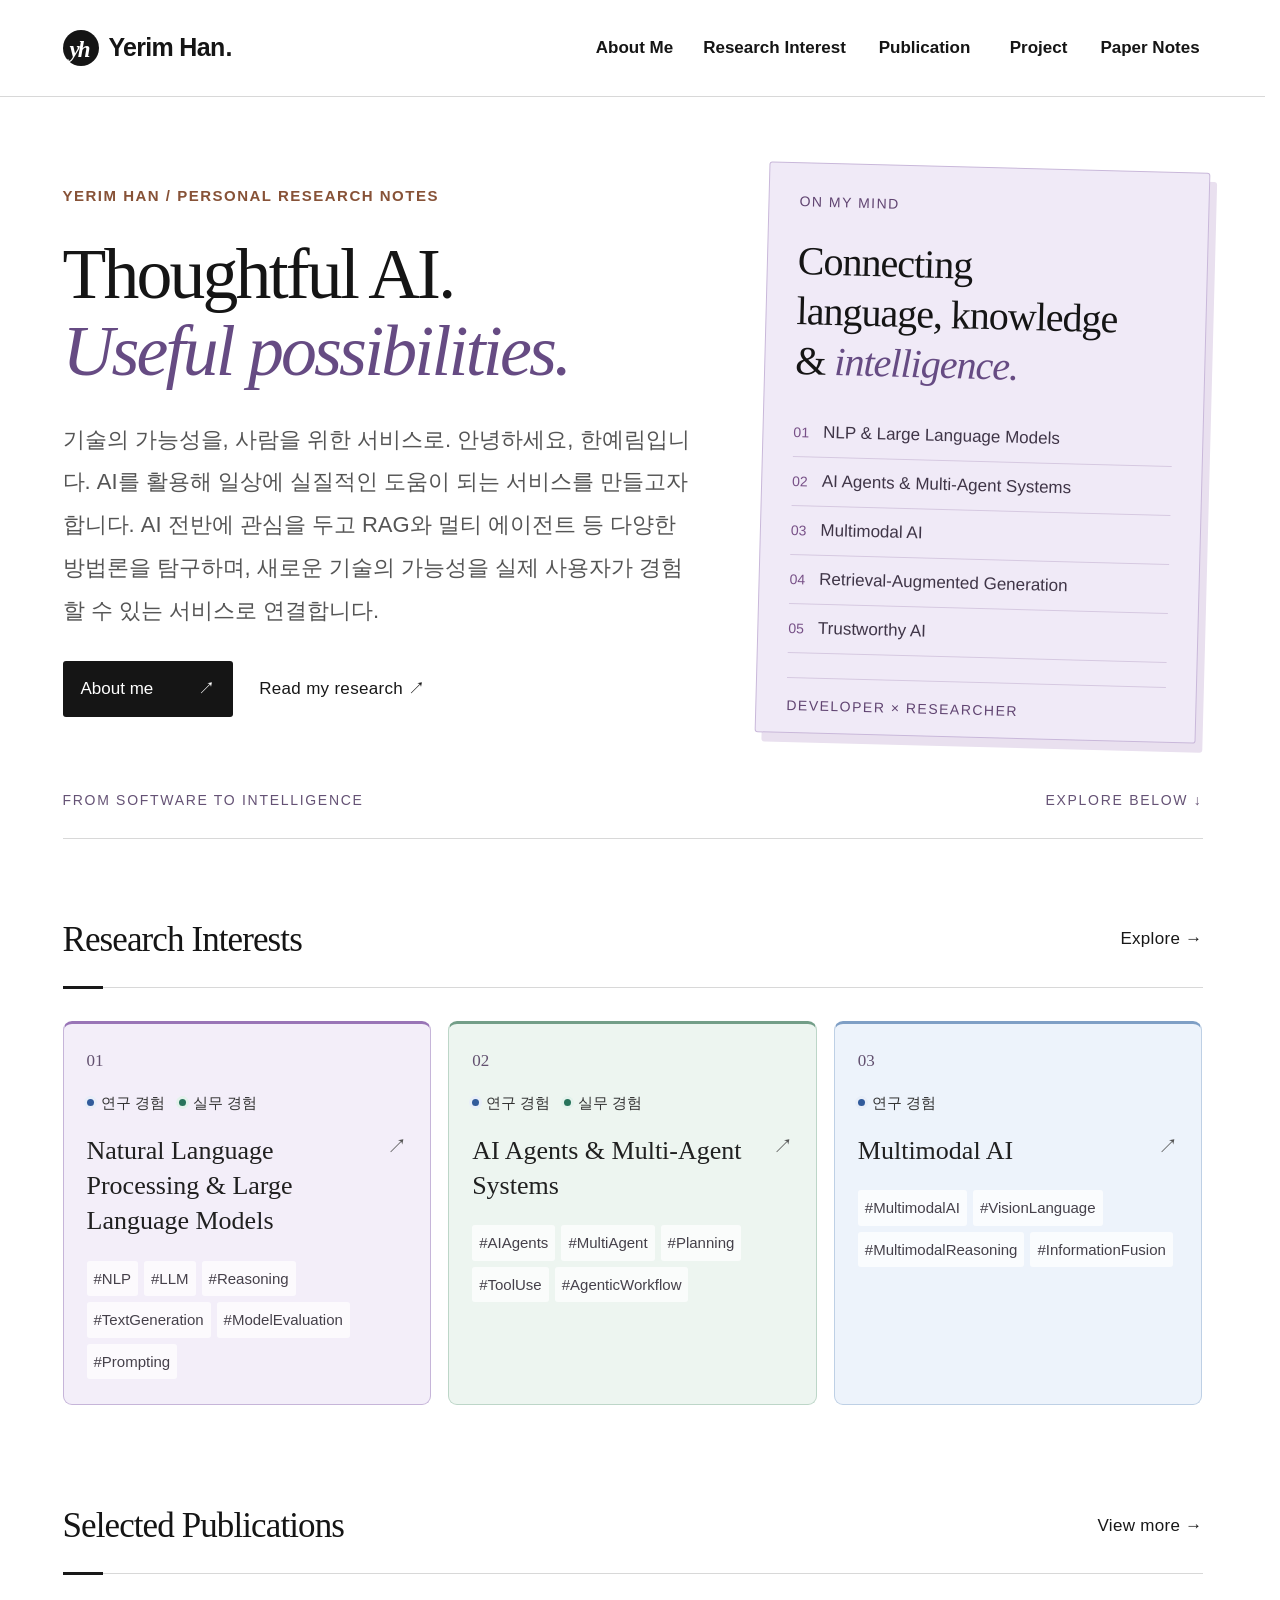
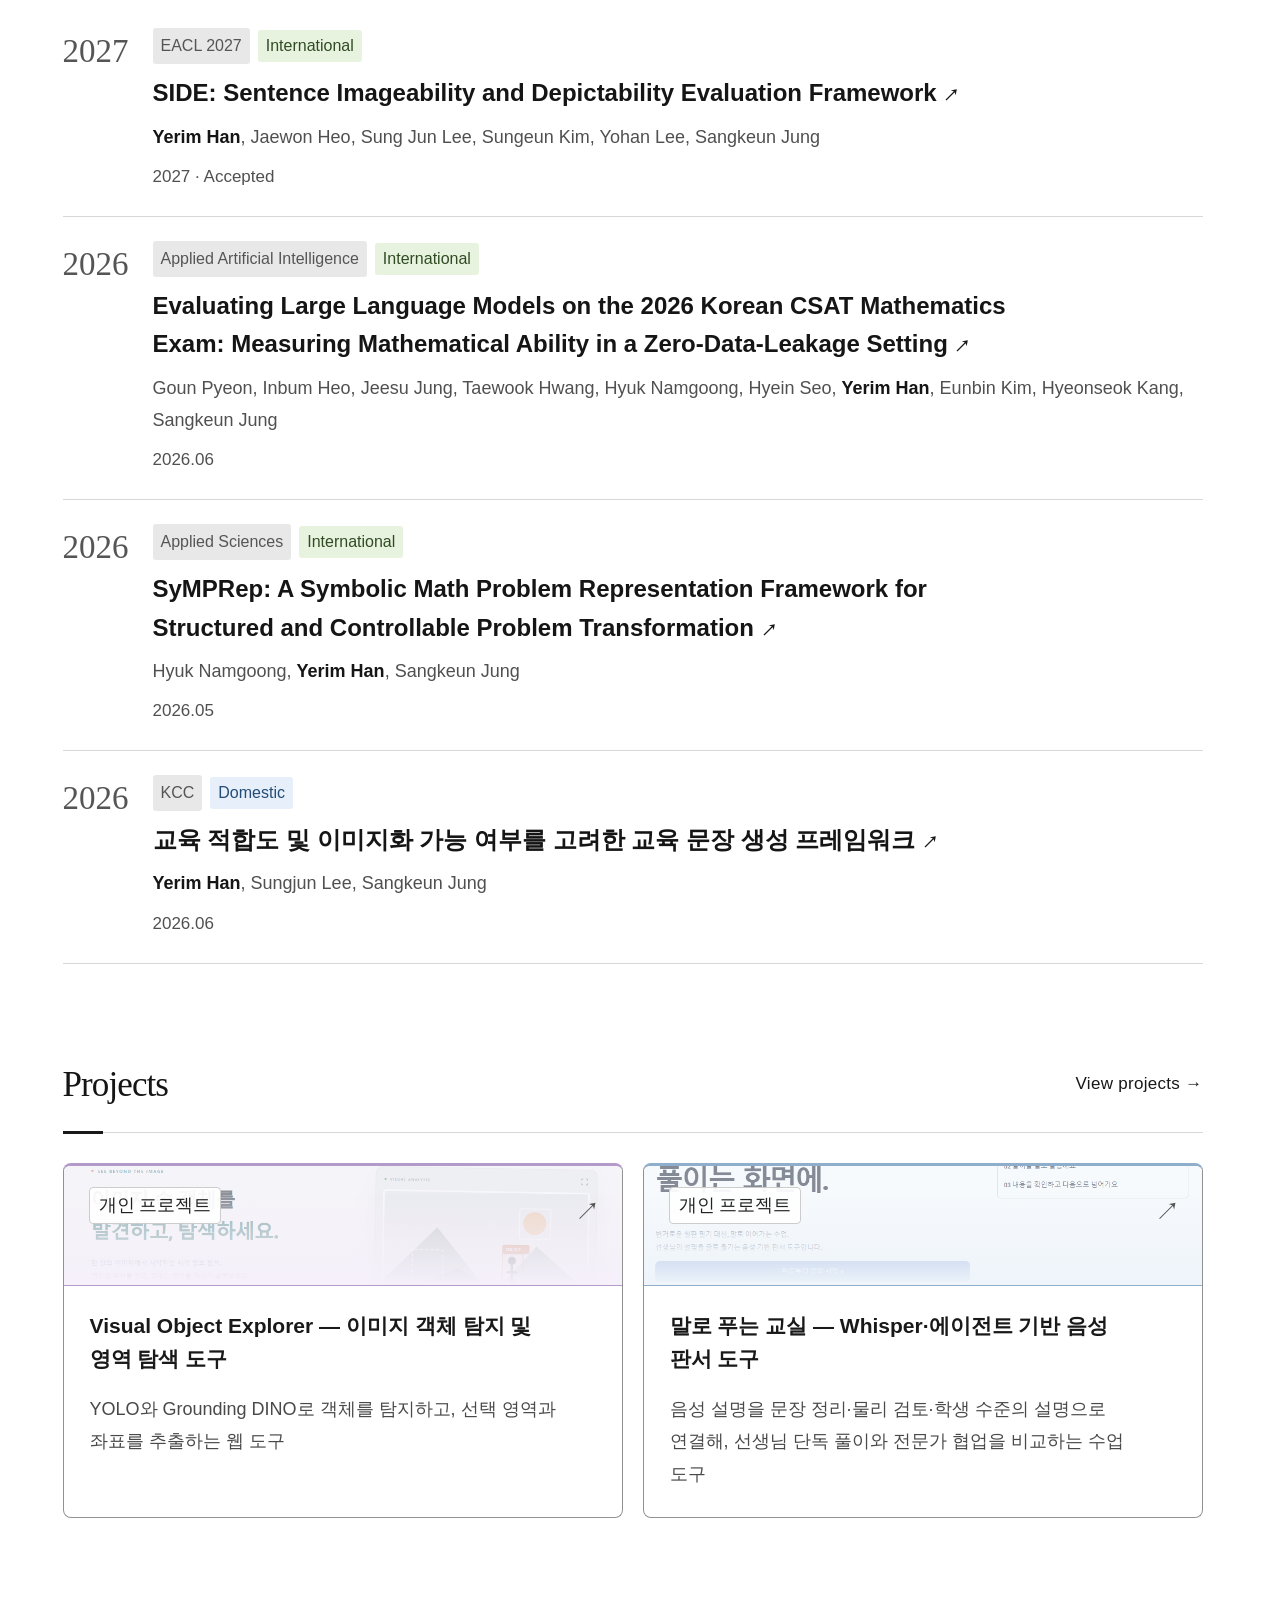
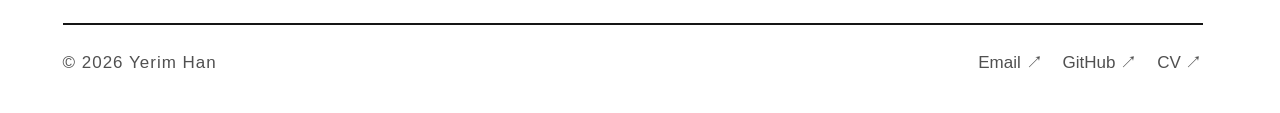
==== commit daf03532: "Add files via upload" ====
--- a/index.html
+++ b/index.html
@@ -1 +1 @@
-<!doctype html><html lang="ko"><head><meta charset="utf-8"><meta name="viewport" content="width=device-width, initial-scale=1"><title>Home — Yerim Han</title><meta name="description" content="한예림의 연구 관심 분야와 학력, 경력, 논문 소개"><link rel="stylesheet" href="assets/css/style.css?v=20261022-layout"><link rel="stylesheet" href="assets/css/design.css?v=20261022-layout"></head><body><a class="skip" href="#main">본문 바로가기</a><header><nav class="wrap nav" aria-label="주 메뉴"><a class="brand" href="index.html"><span class="brand-mark" aria-hidden="true">yh</span>Yerim Han<span>.</span></a><div class="nav-links"><a href="about.html" >About Me</a><a href="research.html" >Research Interest</a><a href="publication.html" >Publication</a><a href="project.html" >Project</a><a href="paper-notes.html">Paper Notes</a></div></nav></header><main id="main" class="wrap home-page"><section class="intro editorial-intro"><div class="intro-main"><p class="eyebrow">YERIM HAN / PERSONAL RESEARCH NOTES</p><h1>Thoughtful AI.<br><em>Useful possibilities.</em></h1><p class="intro-copy continuous-intro">기술의 가능성을, 사람을 위한 서비스로. 안녕하세요, 한예림입니다. AI를 활용해 일상에 실질적인 도움이 되는 서비스를 만들고자 합니다. AI 전반에 관심을 두고 RAG와 멀티 에이전트 등 다양한 방법론을 탐구하며, 새로운 기술의 가능성을 실제 사용자가 경험할 수 있는 서비스로 연결합니다.</p><div class="intro-actions"><a class="intro-button" href="about.html">About me <span>↗</span></a><a class="text-link" href="publication.html">Read my research ↗</a></div></div><aside class="research-note" aria-label="연구 관심 분야"><div class="note-top"><span>ON MY MIND</span></div><p>Connecting<br>language, knowledge<br>& <em>intelligence.</em></p><ul><li><span>01</span>NLP & Large Language Models</li><li><span>02</span>AI Agents & Multi-Agent Systems</li><li><span>03</span>Multimodal AI</li><li><span>04</span>Retrieval-Augmented Generation</li><li><span>05</span>Trustworthy AI</li></ul><div class="note-bottom">DEVELOPER × RESEARCHER</div></aside><div class="intro-foot"><span>FROM SOFTWARE TO INTELLIGENCE</span><span>EXPLORE BELOW ↓</span></div></section><section><div class="section-head"><h2>Research Interests</h2><a class="text-link" href="research.html">Explore →</a></div><div class="research-carousel compact-research" tabindex="0" role="region" aria-label="연구 관심 분야 가로 목록"><a class="research-card" href="research.html#area-1"><div class="research-card-copy"><span class="interest-index" aria-hidden="true">01</span><span class="experience-markers" aria-label="경험 구분"><span class="experience-marker marker-research"><i aria-hidden="true"></i>연구 경험</span><span class="experience-marker marker-practice"><i aria-hidden="true"></i>실무 경험</span></span><h3>Natural Language Processing &amp; Large Language Models<span aria-hidden="true">↗</span></h3><ul class="hashtag-list" aria-label="핵심 키워드"><li>#NLP</li><li>#LLM</li><li>#Reasoning</li><li>#TextGeneration</li><li>#ModelEvaluation</li><li>#Prompting</li></ul></div></a><a class="research-card" href="research.html#area-2"><div class="research-card-copy"><span class="interest-index" aria-hidden="true">02</span><span class="experience-markers" aria-label="경험 구분"><span class="experience-marker marker-research"><i aria-hidden="true"></i>연구 경험</span><span class="experience-marker marker-practice"><i aria-hidden="true"></i>실무 경험</span></span><h3>AI Agents &amp; Multi-Agent Systems<span aria-hidden="true">↗</span></h3><ul class="hashtag-list" aria-label="핵심 키워드"><li>#AIAgents</li><li>#MultiAgent</li><li>#Planning</li><li>#ToolUse</li><li>#AgenticWorkflow</li></ul></div></a><a class="research-card" href="research.html#area-3"><div class="research-card-copy"><span class="interest-index" aria-hidden="true">03</span><span class="experience-markers" aria-label="경험 구분"><span class="experience-marker marker-research"><i aria-hidden="true"></i>연구 경험</span></span><h3>Multimodal AI<span aria-hidden="true">↗</span></h3><ul class="hashtag-list" aria-label="핵심 키워드"><li>#MultimodalAI</li><li>#VisionLanguage</li><li>#MultimodalReasoning</li><li>#InformationFusion</li></ul></div></a></div></section><section><div class="section-head"><h2>Selected Publications</h2><a class="text-link" href="publication.html">View more →</a></div><article class="paper dated-paper" data-date="2026.06"><time class="paper-year" datetime="2026">2026</time><div class="paper-content"><span class="venue">Applied Artificial Intelligence</span><span class="home-paper-category home-international">International</span><h3><a href="https://doi.org/10.1080/08839514.2026.2684121" target="_blank" rel="noopener">Evaluating Large Language Models on the 2026 Korean CSAT Mathematics Exam: Measuring Mathematical Ability in a Zero-Data-Leakage Setting <span class="paper-arrow">↗</span></a></h3><p class="authors">Goun Pyeon, Inbum Heo, Jeesu Jung, Taewook Hwang, Hyuk Namgoong, Hyein Seo, <strong>Yerim Han</strong>, Eunbin Kim, Hyeonseok Kang, Sangkeun Jung</p><p class="paper-date">2026.06</p></div></article><article class="paper dated-paper" data-date="2026.05"><time class="paper-year" datetime="2026">2026</time><div class="paper-content"><span class="venue">Applied Sciences</span><span class="home-paper-category home-international">International</span><h3><a href="https://www.mdpi.com/2076-3417/16/11/5256" target="_blank" rel="noopener">SyMPRep: A Symbolic Math Problem Representation Framework for Structured and Controllable Problem Transformation <span class="paper-arrow">↗</span></a></h3><p class="authors">Hyuk Namgoong, <strong>Yerim Han</strong>, Sangkeun Jung</p><p class="paper-date">2026.05</p></div></article><article class="paper dated-paper home-domestic" data-date="2026.06"><time class="paper-year" datetime="2026">2026</time><div class="paper-content"><span class="venue">KCC</span><span class="home-paper-category">Domestic</span><h3><a href="https://www.dbpia.co.kr/journal/articleDetail?nodeId=NODE12929555" target="_blank" rel="noopener">교육 적합도 및 이미지화 가능 여부를 고려한 교육 문장 생성 프레임워크 <span class="paper-arrow">↗</span></a></h3><p class="authors"><strong>Yerim Han</strong>, Sungjun Lee, Sangkeun Jung</p><p class="paper-date">2026.06</p></div></article></section><section><div class="section-head"><h2>Projects</h2><a class="text-link" href="project.html">View projects →</a></div><div class="undergrad-grid home-project-grid"><a class="undergrad-card project-image-preview" href="project.html#project-visual-object-explorer"><span class="project-cover-image" aria-hidden="true"><img src="assets/images/project/visual-object-explorer/%EB%A9%94%EC%9D%B8%ED%99%94%EB%A9%B4.png" alt="" loading="lazy" style="object-position:center 30%"></span><span class="project-card-year">개인 프로젝트</span><strong>Visual Object Explorer — 이미지 객체 탐지 및 영역 탐색 도구</strong><span class="project-card-summary">YOLO와 Grounding DINO로 객체를 탐지하고, 선택 영역과 좌표를 추출하는 웹 도구</span><span class="project-card-arrow" aria-hidden="true">↗</span></a><a class="undergrad-card project-image-preview voice-project-card" href="project.html#project-voice-notepad"><span class="project-cover-image" aria-hidden="true"><img src="assets/images/project/voice-notepad/%EC%B2%AB%ED%99%94%EB%A9%B4.PNG" alt="" loading="lazy" style="object-position:center 12%"></span><span class="project-card-year">개인 프로젝트</span><strong>말로 푸는 교실 — Whisper·에이전트 기반 음성 판서 도구</strong><span class="project-card-summary">음성 설명을 문장 정리·물리 검토·학생 수준의 설명으로 연결해, 선생님 단독 풀이와 전문가 협업을 비교하는 수업 도구</span><span class="project-card-arrow" aria-hidden="true">↗</span></a></div></section></main><footer class="wrap"><span>© 2026 Yerim Han</span><div><a href="mailto:namu.rim2@gmail.com">Email ↗</a><a href="https://github.com/namurim" target="_blank" rel="noopener">GitHub ↗</a><a href="assets/documents/Han_YeRim_CV.pdf" target="_blank" rel="noopener">CV ↗</a></div></footer></body></html>+<!doctype html><html lang="ko"><head><meta charset="utf-8"><meta name="viewport" content="width=device-width, initial-scale=1"><title>Home — Yerim Han</title><meta name="description" content="한예림의 연구 관심 분야와 학력, 경력, 논문 소개"><link rel="stylesheet" href="assets/css/style.css?v=20261022-layout"><link rel="stylesheet" href="assets/css/design.css?v=20261022-layout"></head><body><a class="skip" href="#main">본문 바로가기</a><header><nav class="wrap nav" aria-label="주 메뉴"><a class="brand" href="index.html"><span class="brand-mark" aria-hidden="true">yh</span>Yerim Han<span>.</span></a><div class="nav-links"><a href="about.html" >About Me</a><a href="research.html" >Research Interest</a><a href="publication.html" >Publication</a><a href="project.html" >Project</a><a href="paper-notes.html">Paper Notes</a></div></nav></header><main id="main" class="wrap home-page"><section class="intro editorial-intro"><div class="intro-main"><p class="eyebrow">YERIM HAN / PERSONAL RESEARCH NOTES</p><h1>Thoughtful AI.<br><em>Useful possibilities.</em></h1><p class="intro-copy continuous-intro">기술의 가능성을, 사람을 위한 서비스로. 안녕하세요, 한예림입니다. AI를 활용해 일상에 실질적인 도움이 되는 서비스를 만들고자 합니다. AI 전반에 관심을 두고 RAG와 멀티 에이전트 등 다양한 방법론을 탐구하며, 새로운 기술의 가능성을 실제 사용자가 경험할 수 있는 서비스로 연결합니다.</p><div class="intro-actions"><a class="intro-button" href="about.html">About me <span>↗</span></a><a class="text-link" href="publication.html">Read my research ↗</a></div></div><aside class="research-note" aria-label="연구 관심 분야"><div class="note-top"><span>ON MY MIND</span></div><p>Connecting<br>language, knowledge<br>& <em>intelligence.</em></p><ul><li><span>01</span>NLP & Large Language Models</li><li><span>02</span>AI Agents & Multi-Agent Systems</li><li><span>03</span>Multimodal AI</li><li><span>04</span>Retrieval-Augmented Generation</li><li><span>05</span>Trustworthy AI</li></ul><div class="note-bottom">DEVELOPER × RESEARCHER</div></aside><div class="intro-foot"><span>FROM SOFTWARE TO INTELLIGENCE</span><span>EXPLORE BELOW ↓</span></div></section><section><div class="section-head"><h2>Research Interests</h2><a class="text-link" href="research.html">Explore →</a></div><div class="research-carousel compact-research" tabindex="0" role="region" aria-label="연구 관심 분야 가로 목록"><a class="research-card" href="research.html#area-1"><div class="research-card-copy"><span class="interest-index" aria-hidden="true">01</span><span class="experience-markers" aria-label="경험 구분"><span class="experience-marker marker-research"><i aria-hidden="true"></i>연구 경험</span><span class="experience-marker marker-practice"><i aria-hidden="true"></i>실무 경험</span></span><h3>Natural Language Processing &amp; Large Language Models<span aria-hidden="true">↗</span></h3><ul class="hashtag-list" aria-label="핵심 키워드"><li>#NLP</li><li>#LLM</li><li>#Reasoning</li><li>#TextGeneration</li><li>#ModelEvaluation</li><li>#Prompting</li></ul></div></a><a class="research-card" href="research.html#area-2"><div class="research-card-copy"><span class="interest-index" aria-hidden="true">02</span><span class="experience-markers" aria-label="경험 구분"><span class="experience-marker marker-research"><i aria-hidden="true"></i>연구 경험</span><span class="experience-marker marker-practice"><i aria-hidden="true"></i>실무 경험</span></span><h3>AI Agents &amp; Multi-Agent Systems<span aria-hidden="true">↗</span></h3><ul class="hashtag-list" aria-label="핵심 키워드"><li>#AIAgents</li><li>#MultiAgent</li><li>#Planning</li><li>#ToolUse</li><li>#AgenticWorkflow</li></ul></div></a><a class="research-card" href="research.html#area-3"><div class="research-card-copy"><span class="interest-index" aria-hidden="true">03</span><span class="experience-markers" aria-label="경험 구분"><span class="experience-marker marker-research"><i aria-hidden="true"></i>연구 경험</span></span><h3>Multimodal AI<span aria-hidden="true">↗</span></h3><ul class="hashtag-list" aria-label="핵심 키워드"><li>#MultimodalAI</li><li>#VisionLanguage</li><li>#MultimodalReasoning</li><li>#InformationFusion</li></ul></div></a></div></section><section><div class="section-head"><h2>Selected Publications</h2><a class="text-link" href="publication.html">View more →</a></div><article class="paper dated-paper" data-date="2027"><time class="paper-year" datetime="2027">2027</time><div class="paper-content"><span class="venue">EACL 2027</span><span class="home-paper-category home-international">International</span><h3><a href="#" onclick="alert('현재 Main Conference Accepted\nCamera-ready 준비 중\n3월 학회 후 링크 추가 예정'); return false;">SIDE: Sentence Imageability and Depictability Evaluation Framework <span class="paper-arrow">&#8599;</span></a></h3><p class="authors"><a href="https://openreview.net/profile?id=~Yerim_Han1" target="_blank" rel="noopener"><strong>Yerim Han</strong></a>, <a href="https://openreview.net/profile?id=~Jaewon_Heo1" target="_blank" rel="noopener">Jaewon Heo</a>, <a href="https://openreview.net/profile?id=~Sung_Jun_Lee3" target="_blank" rel="noopener">Sung Jun Lee</a>, <a href="https://openreview.net/profile?id=~Sungeun_Kim7" target="_blank" rel="noopener">Sungeun Kim</a>, <a href="https://openreview.net/profile?id=~Yohan_Lee4" target="_blank" rel="noopener">Yohan Lee</a>, <a href="https://openreview.net/profile?id=~Sangkeun_Jung1" target="_blank" rel="noopener">Sangkeun Jung</a></p><p class="paper-date">2027 &middot; Accepted</p></div></article><article class="paper dated-paper" data-date="2026.06"><time class="paper-year" datetime="2026">2026</time><div class="paper-content"><span class="venue">Applied Artificial Intelligence</span><span class="home-paper-category home-international">International</span><h3><a href="https://doi.org/10.1080/08839514.2026.2684121" target="_blank" rel="noopener">Evaluating Large Language Models on the 2026 Korean CSAT Mathematics Exam: Measuring Mathematical Ability in a Zero-Data-Leakage Setting <span class="paper-arrow">↗</span></a></h3><p class="authors">Goun Pyeon, Inbum Heo, Jeesu Jung, Taewook Hwang, Hyuk Namgoong, Hyein Seo, <strong>Yerim Han</strong>, Eunbin Kim, Hyeonseok Kang, Sangkeun Jung</p><p class="paper-date">2026.06</p></div></article><article class="paper dated-paper" data-date="2026.05"><time class="paper-year" datetime="2026">2026</time><div class="paper-content"><span class="venue">Applied Sciences</span><span class="home-paper-category home-international">International</span><h3><a href="https://www.mdpi.com/2076-3417/16/11/5256" target="_blank" rel="noopener">SyMPRep: A Symbolic Math Problem Representation Framework for Structured and Controllable Problem Transformation <span class="paper-arrow">↗</span></a></h3><p class="authors">Hyuk Namgoong, <strong>Yerim Han</strong>, Sangkeun Jung</p><p class="paper-date">2026.05</p></div></article><article class="paper dated-paper home-domestic" data-date="2026.06"><time class="paper-year" datetime="2026">2026</time><div class="paper-content"><span class="venue">KCC</span><span class="home-paper-category">Domestic</span><h3><a href="https://www.dbpia.co.kr/journal/articleDetail?nodeId=NODE12929555" target="_blank" rel="noopener">교육 적합도 및 이미지화 가능 여부를 고려한 교육 문장 생성 프레임워크 <span class="paper-arrow">↗</span></a></h3><p class="authors"><strong>Yerim Han</strong>, Sungjun Lee, Sangkeun Jung</p><p class="paper-date">2026.06</p></div></article></section><section><div class="section-head"><h2>Projects</h2><a class="text-link" href="project.html">View projects →</a></div><div class="undergrad-grid home-project-grid"><a class="undergrad-card project-image-preview" href="project.html#project-visual-object-explorer"><span class="project-cover-image" aria-hidden="true"><img src="assets/images/project/visual-object-explorer/%EB%A9%94%EC%9D%B8%ED%99%94%EB%A9%B4.png" alt="" loading="lazy" style="object-position:center 30%"></span><span class="project-card-year">개인 프로젝트</span><strong>Visual Object Explorer — 이미지 객체 탐지 및 영역 탐색 도구</strong><span class="project-card-summary">YOLO와 Grounding DINO로 객체를 탐지하고, 선택 영역과 좌표를 추출하는 웹 도구</span><span class="project-card-arrow" aria-hidden="true">↗</span></a><a class="undergrad-card project-image-preview voice-project-card" href="project.html#project-voice-notepad"><span class="project-cover-image" aria-hidden="true"><img src="assets/images/project/voice-notepad/%EC%B2%AB%ED%99%94%EB%A9%B4.PNG" alt="" loading="lazy" style="object-position:center 12%"></span><span class="project-card-year">개인 프로젝트</span><strong>말로 푸는 교실 — Whisper·에이전트 기반 음성 판서 도구</strong><span class="project-card-summary">음성 설명을 문장 정리·물리 검토·학생 수준의 설명으로 연결해, 선생님 단독 풀이와 전문가 협업을 비교하는 수업 도구</span><span class="project-card-arrow" aria-hidden="true">↗</span></a></div></section></main><footer class="wrap"><span>© 2026 Yerim Han</span><div><a href="mailto:namu.rim2@gmail.com">Email ↗</a><a href="https://github.com/namurim" target="_blank" rel="noopener">GitHub ↗</a><a href="assets/documents/Han_YeRim_CV.pdf" target="_blank" rel="noopener">CV ↗</a></div></footer></body></html>
--- a/assets/css/design.css
+++ b/assets/css/design.css
@@ -292,3 +292,18 @@
 #project-pdf-rag .rag-step-list code{display:block;width:fit-content;max-width:100%;font-size:13px;overflow-wrap:anywhere;background:#edf1f6;color:#435169;padding:2px 7px;border-radius:4px;margin-top:5px}
 #project-pdf-rag .rag-prompt pre{margin:0;padding:22px;white-space:pre-wrap;overflow-wrap:anywhere;background:#f5f7fb;border-top:1px solid #dce1e9;font:15px/1.9 Consolas,'Malgun Gothic',monospace}
 #project-pdf-rag .rag-prompt code{font:inherit;color:#24334a;background:transparent}
+
+/* Three-modality classification labs. */
+.classification-labs-card .classification-labs-cover{display:grid;grid-template-columns:repeat(3,minmax(0,1fr));align-items:center;gap:8px;padding:24px 18px;background:linear-gradient(115deg,#e8edf8,#edf5ef);color:#446087}
+.classification-labs-cover>span{font-size:14px;font-weight:700;letter-spacing:.08em;text-align:center}
+.classification-labs-cover small{display:block;font-size:12px;font-weight:400;letter-spacing:0;margin-top:8px}
+#project-transformer-classification-labs .classification-lab-description{padding-bottom:16px;border-bottom:1px solid #dce1e9}
+#project-transformer-classification-labs .classification-lab-goal{font-size:17px;line-height:1.9;padding:16px 18px;background:#f2f5fa;border-left:3px solid #7893b9}
+#project-transformer-classification-labs .classification-lab-flow{font-size:15px;line-height:1.9;padding:14px 18px;border:1px solid #c5d1e1;border-radius:7px;color:#28476e}
+#project-transformer-classification-labs .classification-lab-flow span{color:#7893b9;padding:0 4px}
+#project-transformer-classification-labs .classification-lab-results{border:1px solid #b5c3d6;border-radius:8px;overflow:hidden;margin:16px 0}
+#project-transformer-classification-labs summary{padding:17px 20px;cursor:pointer;background:#f1f5fb;font-size:17px;line-height:1.6}
+#project-transformer-classification-labs summary:focus-visible{outline:3px solid #567eaf;outline-offset:-3px}
+#project-transformer-classification-labs .classification-result-placeholder{padding:22px;color:#536072}
+#project-transformer-classification-labs .classification-result-placeholder p{font-size:16px;line-height:1.8;margin:8px 0 0}
+#project-transformer-classification-labs .classification-lab-credit{margin-top:30px;font-size:14px;line-height:1.8;color:#596273}
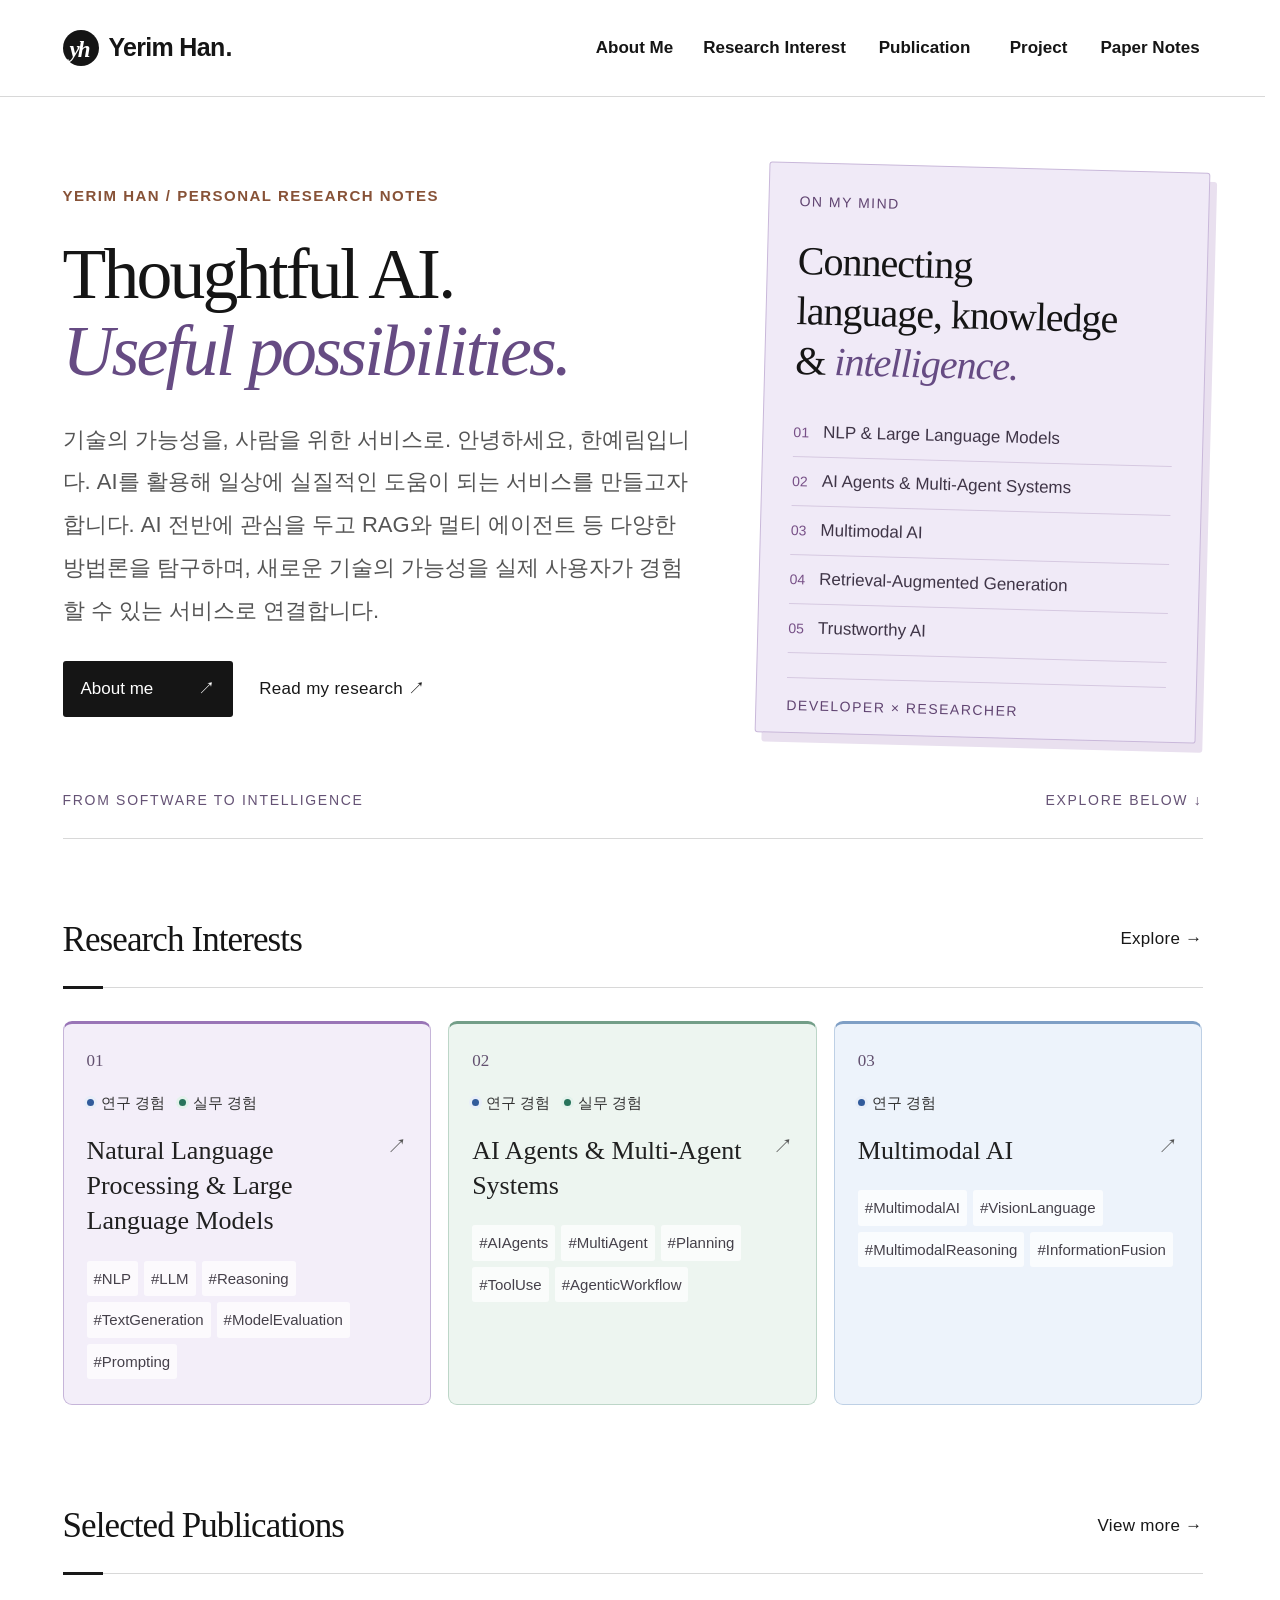
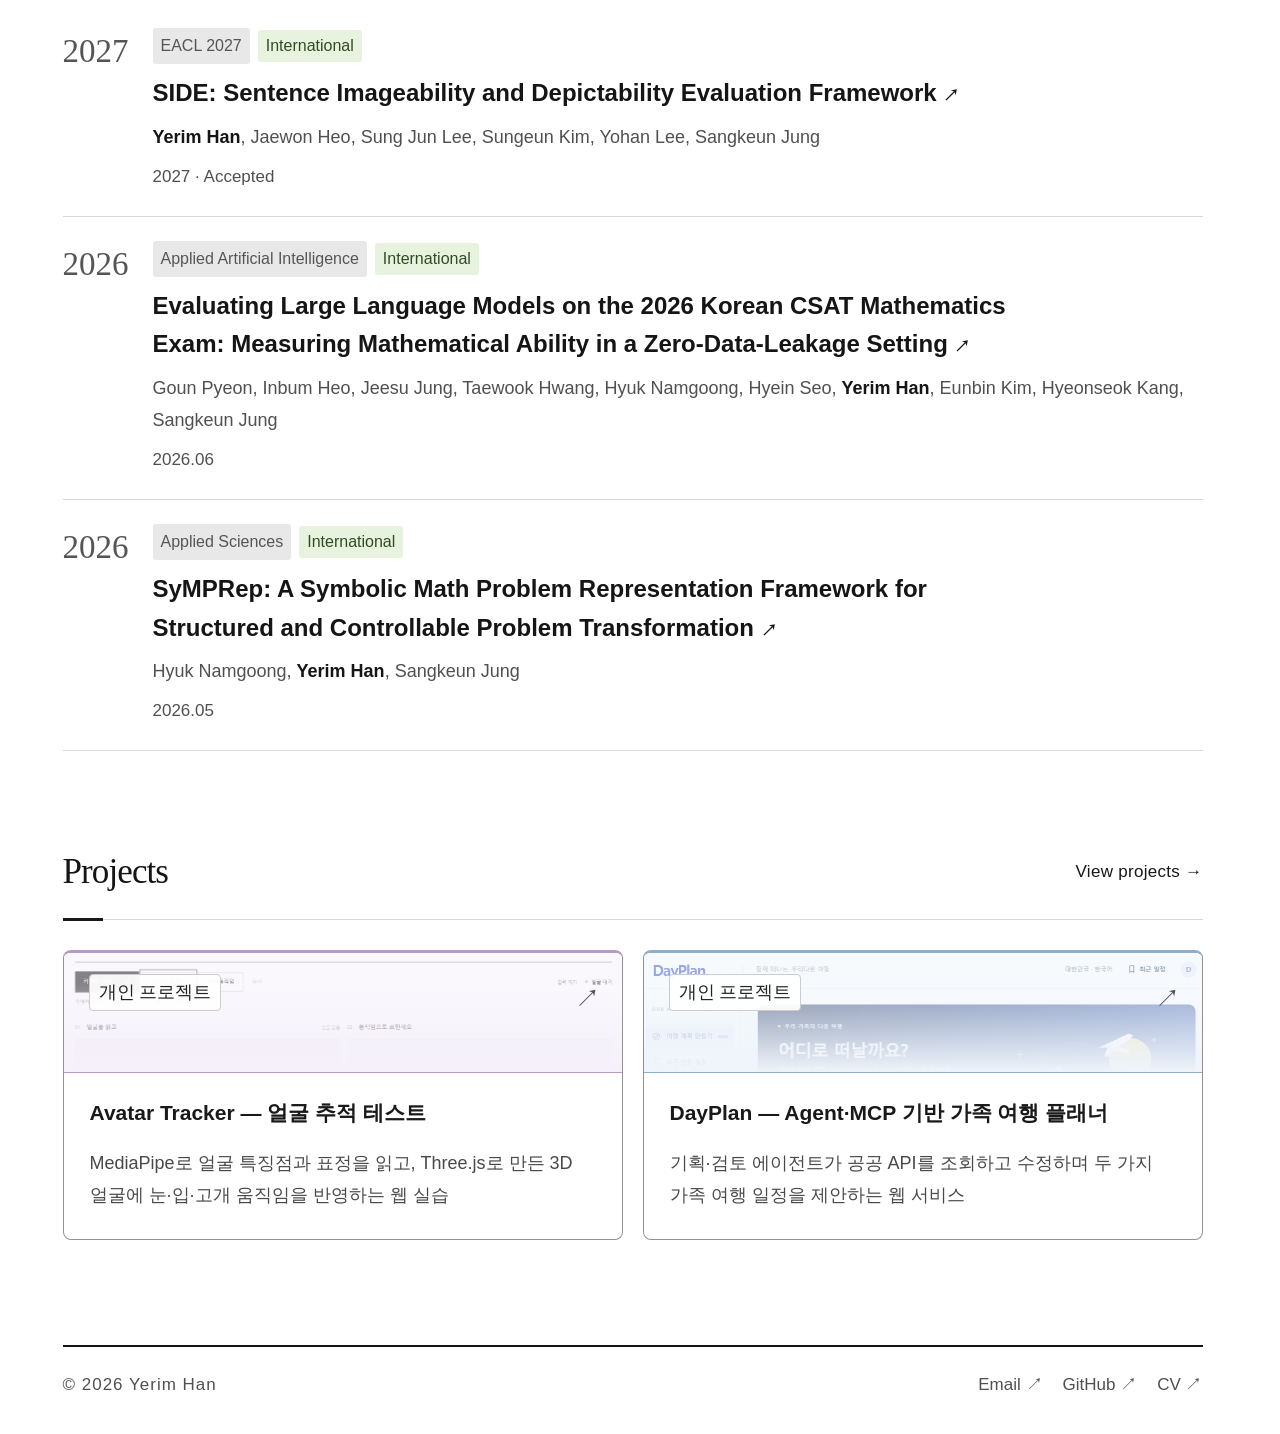
==== commit 837c0da1: "Add files via upload" ====
--- a/index.html
+++ b/index.html
@@ -1 +1,26 @@
-<!doctype html><html lang="ko"><head><meta charset="utf-8"><meta name="viewport" content="width=device-width, initial-scale=1"><title>Home — Yerim Han</title><meta name="description" content="한예림의 연구 관심 분야와 학력, 경력, 논문 소개"><link rel="stylesheet" href="assets/css/style.css?v=20261022-layout"><link rel="stylesheet" href="assets/css/design.css?v=20261022-layout"></head><body><a class="skip" href="#main">본문 바로가기</a><header><nav class="wrap nav" aria-label="주 메뉴"><a class="brand" href="index.html"><span class="brand-mark" aria-hidden="true">yh</span>Yerim Han<span>.</span></a><div class="nav-links"><a href="about.html" >About Me</a><a href="research.html" >Research Interest</a><a href="publication.html" >Publication</a><a href="project.html" >Project</a><a href="paper-notes.html">Paper Notes</a></div></nav></header><main id="main" class="wrap home-page"><section class="intro editorial-intro"><div class="intro-main"><p class="eyebrow">YERIM HAN / PERSONAL RESEARCH NOTES</p><h1>Thoughtful AI.<br><em>Useful possibilities.</em></h1><p class="intro-copy continuous-intro">기술의 가능성을, 사람을 위한 서비스로. 안녕하세요, 한예림입니다. AI를 활용해 일상에 실질적인 도움이 되는 서비스를 만들고자 합니다. AI 전반에 관심을 두고 RAG와 멀티 에이전트 등 다양한 방법론을 탐구하며, 새로운 기술의 가능성을 실제 사용자가 경험할 수 있는 서비스로 연결합니다.</p><div class="intro-actions"><a class="intro-button" href="about.html">About me <span>↗</span></a><a class="text-link" href="publication.html">Read my research ↗</a></div></div><aside class="research-note" aria-label="연구 관심 분야"><div class="note-top"><span>ON MY MIND</span></div><p>Connecting<br>language, knowledge<br>& <em>intelligence.</em></p><ul><li><span>01</span>NLP & Large Language Models</li><li><span>02</span>AI Agents & Multi-Agent Systems</li><li><span>03</span>Multimodal AI</li><li><span>04</span>Retrieval-Augmented Generation</li><li><span>05</span>Trustworthy AI</li></ul><div class="note-bottom">DEVELOPER × RESEARCHER</div></aside><div class="intro-foot"><span>FROM SOFTWARE TO INTELLIGENCE</span><span>EXPLORE BELOW ↓</span></div></section><section><div class="section-head"><h2>Research Interests</h2><a class="text-link" href="research.html">Explore →</a></div><div class="research-carousel compact-research" tabindex="0" role="region" aria-label="연구 관심 분야 가로 목록"><a class="research-card" href="research.html#area-1"><div class="research-card-copy"><span class="interest-index" aria-hidden="true">01</span><span class="experience-markers" aria-label="경험 구분"><span class="experience-marker marker-research"><i aria-hidden="true"></i>연구 경험</span><span class="experience-marker marker-practice"><i aria-hidden="true"></i>실무 경험</span></span><h3>Natural Language Processing &amp; Large Language Models<span aria-hidden="true">↗</span></h3><ul class="hashtag-list" aria-label="핵심 키워드"><li>#NLP</li><li>#LLM</li><li>#Reasoning</li><li>#TextGeneration</li><li>#ModelEvaluation</li><li>#Prompting</li></ul></div></a><a class="research-card" href="research.html#area-2"><div class="research-card-copy"><span class="interest-index" aria-hidden="true">02</span><span class="experience-markers" aria-label="경험 구분"><span class="experience-marker marker-research"><i aria-hidden="true"></i>연구 경험</span><span class="experience-marker marker-practice"><i aria-hidden="true"></i>실무 경험</span></span><h3>AI Agents &amp; Multi-Agent Systems<span aria-hidden="true">↗</span></h3><ul class="hashtag-list" aria-label="핵심 키워드"><li>#AIAgents</li><li>#MultiAgent</li><li>#Planning</li><li>#ToolUse</li><li>#AgenticWorkflow</li></ul></div></a><a class="research-card" href="research.html#area-3"><div class="research-card-copy"><span class="interest-index" aria-hidden="true">03</span><span class="experience-markers" aria-label="경험 구분"><span class="experience-marker marker-research"><i aria-hidden="true"></i>연구 경험</span></span><h3>Multimodal AI<span aria-hidden="true">↗</span></h3><ul class="hashtag-list" aria-label="핵심 키워드"><li>#MultimodalAI</li><li>#VisionLanguage</li><li>#MultimodalReasoning</li><li>#InformationFusion</li></ul></div></a></div></section><section><div class="section-head"><h2>Selected Publications</h2><a class="text-link" href="publication.html">View more →</a></div><article class="paper dated-paper" data-date="2027"><time class="paper-year" datetime="2027">2027</time><div class="paper-content"><span class="venue">EACL 2027</span><span class="home-paper-category home-international">International</span><h3><a href="#" onclick="alert('현재 Main Conference Accepted\nCamera-ready 준비 중\n3월 학회 후 링크 추가 예정'); return false;">SIDE: Sentence Imageability and Depictability Evaluation Framework <span class="paper-arrow">&#8599;</span></a></h3><p class="authors"><a href="https://openreview.net/profile?id=~Yerim_Han1" target="_blank" rel="noopener"><strong>Yerim Han</strong></a>, <a href="https://openreview.net/profile?id=~Jaewon_Heo1" target="_blank" rel="noopener">Jaewon Heo</a>, <a href="https://openreview.net/profile?id=~Sung_Jun_Lee3" target="_blank" rel="noopener">Sung Jun Lee</a>, <a href="https://openreview.net/profile?id=~Sungeun_Kim7" target="_blank" rel="noopener">Sungeun Kim</a>, <a href="https://openreview.net/profile?id=~Yohan_Lee4" target="_blank" rel="noopener">Yohan Lee</a>, <a href="https://openreview.net/profile?id=~Sangkeun_Jung1" target="_blank" rel="noopener">Sangkeun Jung</a></p><p class="paper-date">2027 &middot; Accepted</p></div></article><article class="paper dated-paper" data-date="2026.06"><time class="paper-year" datetime="2026">2026</time><div class="paper-content"><span class="venue">Applied Artificial Intelligence</span><span class="home-paper-category home-international">International</span><h3><a href="https://doi.org/10.1080/08839514.2026.2684121" target="_blank" rel="noopener">Evaluating Large Language Models on the 2026 Korean CSAT Mathematics Exam: Measuring Mathematical Ability in a Zero-Data-Leakage Setting <span class="paper-arrow">↗</span></a></h3><p class="authors">Goun Pyeon, Inbum Heo, Jeesu Jung, Taewook Hwang, Hyuk Namgoong, Hyein Seo, <strong>Yerim Han</strong>, Eunbin Kim, Hyeonseok Kang, Sangkeun Jung</p><p class="paper-date">2026.06</p></div></article><article class="paper dated-paper" data-date="2026.05"><time class="paper-year" datetime="2026">2026</time><div class="paper-content"><span class="venue">Applied Sciences</span><span class="home-paper-category home-international">International</span><h3><a href="https://www.mdpi.com/2076-3417/16/11/5256" target="_blank" rel="noopener">SyMPRep: A Symbolic Math Problem Representation Framework for Structured and Controllable Problem Transformation <span class="paper-arrow">↗</span></a></h3><p class="authors">Hyuk Namgoong, <strong>Yerim Han</strong>, Sangkeun Jung</p><p class="paper-date">2026.05</p></div></article><article class="paper dated-paper home-domestic" data-date="2026.06"><time class="paper-year" datetime="2026">2026</time><div class="paper-content"><span class="venue">KCC</span><span class="home-paper-category">Domestic</span><h3><a href="https://www.dbpia.co.kr/journal/articleDetail?nodeId=NODE12929555" target="_blank" rel="noopener">교육 적합도 및 이미지화 가능 여부를 고려한 교육 문장 생성 프레임워크 <span class="paper-arrow">↗</span></a></h3><p class="authors"><strong>Yerim Han</strong>, Sungjun Lee, Sangkeun Jung</p><p class="paper-date">2026.06</p></div></article></section><section><div class="section-head"><h2>Projects</h2><a class="text-link" href="project.html">View projects →</a></div><div class="undergrad-grid home-project-grid"><a class="undergrad-card project-image-preview" href="project.html#project-visual-object-explorer"><span class="project-cover-image" aria-hidden="true"><img src="assets/images/project/visual-object-explorer/%EB%A9%94%EC%9D%B8%ED%99%94%EB%A9%B4.png" alt="" loading="lazy" style="object-position:center 30%"></span><span class="project-card-year">개인 프로젝트</span><strong>Visual Object Explorer — 이미지 객체 탐지 및 영역 탐색 도구</strong><span class="project-card-summary">YOLO와 Grounding DINO로 객체를 탐지하고, 선택 영역과 좌표를 추출하는 웹 도구</span><span class="project-card-arrow" aria-hidden="true">↗</span></a><a class="undergrad-card project-image-preview voice-project-card" href="project.html#project-voice-notepad"><span class="project-cover-image" aria-hidden="true"><img src="assets/images/project/voice-notepad/%EC%B2%AB%ED%99%94%EB%A9%B4.PNG" alt="" loading="lazy" style="object-position:center 12%"></span><span class="project-card-year">개인 프로젝트</span><strong>말로 푸는 교실 — Whisper·에이전트 기반 음성 판서 도구</strong><span class="project-card-summary">음성 설명을 문장 정리·물리 검토·학생 수준의 설명으로 연결해, 선생님 단독 풀이와 전문가 협업을 비교하는 수업 도구</span><span class="project-card-arrow" aria-hidden="true">↗</span></a></div></section></main><footer class="wrap"><span>© 2026 Yerim Han</span><div><a href="mailto:namu.rim2@gmail.com">Email ↗</a><a href="https://github.com/namurim" target="_blank" rel="noopener">GitHub ↗</a><a href="assets/documents/Han_YeRim_CV.pdf" target="_blank" rel="noopener">CV ↗</a></div></footer></body></html>+<!doctype html><html lang="ko"><head><meta charset="utf-8"><meta name="viewport" content="width=device-width, initial-scale=1"><title>Home — Yerim Han</title><meta name="description" content="한예림의 연구 관심 분야와 학력, 경력, 논문 소개"><link rel="stylesheet" href="assets/css/style.css?v=20261022-layout"><link rel="stylesheet" href="assets/css/design.css?v=20261022-layout"><link rel="stylesheet" href="assets/css/dayplan.css?v=20261115"></head><body><a class="skip" href="#main">본문 바로가기</a><header><nav class="wrap nav" aria-label="주 메뉴"><a class="brand" href="index.html"><span class="brand-mark" aria-hidden="true">yh</span>Yerim Han<span>.</span></a><div class="nav-links"><a href="about.html" >About Me</a><a href="research.html" >Research Interest</a><a href="publication.html" >Publication</a><a href="project.html" >Project</a><a href="paper-notes.html">Paper Notes</a></div></nav></header><main id="main" class="wrap home-page"><section class="intro editorial-intro"><div class="intro-main"><p class="eyebrow">YERIM HAN / PERSONAL RESEARCH NOTES</p><h1>Thoughtful AI.<br><em>Useful possibilities.</em></h1><p class="intro-copy continuous-intro">기술의 가능성을, 사람을 위한 서비스로. 안녕하세요, 한예림입니다. AI를 활용해 일상에 실질적인 도움이 되는 서비스를 만들고자 합니다. AI 전반에 관심을 두고 RAG와 멀티 에이전트 등 다양한 방법론을 탐구하며, 새로운 기술의 가능성을 실제 사용자가 경험할 수 있는 서비스로 연결합니다.</p><div class="intro-actions"><a class="intro-button" href="about.html">About me <span>↗</span></a><a class="text-link" href="publication.html">Read my research ↗</a></div></div><aside class="research-note" aria-label="연구 관심 분야"><div class="note-top"><span>ON MY MIND</span></div><p>Connecting<br>language, knowledge<br>& <em>intelligence.</em></p><ul><li><span>01</span>NLP & Large Language Models</li><li><span>02</span>AI Agents & Multi-Agent Systems</li><li><span>03</span>Multimodal AI</li><li><span>04</span>Retrieval-Augmented Generation</li><li><span>05</span>Trustworthy AI</li></ul><div class="note-bottom">DEVELOPER × RESEARCHER</div></aside><div class="intro-foot"><span>FROM SOFTWARE TO INTELLIGENCE</span><span>EXPLORE BELOW ↓</span></div></section><section><div class="section-head"><h2>Research Interests</h2><a class="text-link" href="research.html">Explore →</a></div><div class="research-carousel compact-research" tabindex="0" role="region" aria-label="연구 관심 분야 가로 목록"><a class="research-card" href="research.html#area-1"><div class="research-card-copy"><span class="interest-index" aria-hidden="true">01</span><span class="experience-markers" aria-label="경험 구분"><span class="experience-marker marker-research"><i aria-hidden="true"></i>연구 경험</span><span class="experience-marker marker-practice"><i aria-hidden="true"></i>실무 경험</span></span><h3>Natural Language Processing &amp; Large Language Models<span aria-hidden="true">↗</span></h3><ul class="hashtag-list" aria-label="핵심 키워드"><li>#NLP</li><li>#LLM</li><li>#Reasoning</li><li>#TextGeneration</li><li>#ModelEvaluation</li><li>#Prompting</li></ul></div></a><a class="research-card" href="research.html#area-2"><div class="research-card-copy"><span class="interest-index" aria-hidden="true">02</span><span class="experience-markers" aria-label="경험 구분"><span class="experience-marker marker-research"><i aria-hidden="true"></i>연구 경험</span><span class="experience-marker marker-practice"><i aria-hidden="true"></i>실무 경험</span></span><h3>AI Agents &amp; Multi-Agent Systems<span aria-hidden="true">↗</span></h3><ul class="hashtag-list" aria-label="핵심 키워드"><li>#AIAgents</li><li>#MultiAgent</li><li>#Planning</li><li>#ToolUse</li><li>#AgenticWorkflow</li></ul></div></a><a class="research-card" href="research.html#area-3"><div class="research-card-copy"><span class="interest-index" aria-hidden="true">03</span><span class="experience-markers" aria-label="경험 구분"><span class="experience-marker marker-research"><i aria-hidden="true"></i>연구 경험</span></span><h3>Multimodal AI<span aria-hidden="true">↗</span></h3><ul class="hashtag-list" aria-label="핵심 키워드"><li>#MultimodalAI</li><li>#VisionLanguage</li><li>#MultimodalReasoning</li><li>#InformationFusion</li></ul></div></a></div></section><section><div class="section-head"><h2>Selected Publications</h2><a class="text-link" href="publication.html">View more →</a></div><article class="paper dated-paper" data-date="2027"><time class="paper-year" datetime="2027">2027</time><div class="paper-content"><span class="venue">EACL 2027</span><span class="home-paper-category home-international">International</span><h3><a href="#" onclick="alert('현재 Main Conference Accepted\nCamera-ready 준비 중\n3월 학회 후 링크 추가 예정'); return false;">SIDE: Sentence Imageability and Depictability Evaluation Framework <span class="paper-arrow">&#8599;</span></a></h3><p class="authors"><a href="https://openreview.net/profile?id=~Yerim_Han1" target="_blank" rel="noopener"><strong>Yerim Han</strong></a>, <a href="https://openreview.net/profile?id=~Jaewon_Heo1" target="_blank" rel="noopener">Jaewon Heo</a>, <a href="https://openreview.net/profile?id=~Sung_Jun_Lee3" target="_blank" rel="noopener">Sung Jun Lee</a>, <a href="https://openreview.net/profile?id=~Sungeun_Kim7" target="_blank" rel="noopener">Sungeun Kim</a>, <a href="https://openreview.net/profile?id=~Yohan_Lee4" target="_blank" rel="noopener">Yohan Lee</a>, <a href="https://openreview.net/profile?id=~Sangkeun_Jung1" target="_blank" rel="noopener">Sangkeun Jung</a></p><p class="paper-date">2027 &middot; Accepted</p></div></article><article class="paper dated-paper" data-date="2026.06"><time class="paper-year" datetime="2026">2026</time><div class="paper-content"><span class="venue">Applied Artificial Intelligence</span><span class="home-paper-category home-international">International</span><h3><a href="https://doi.org/10.1080/08839514.2026.2684121" target="_blank" rel="noopener">Evaluating Large Language Models on the 2026 Korean CSAT Mathematics Exam: Measuring Mathematical Ability in a Zero-Data-Leakage Setting <span class="paper-arrow">↗</span></a></h3><p class="authors">Goun Pyeon, Inbum Heo, Jeesu Jung, Taewook Hwang, Hyuk Namgoong, Hyein Seo, <strong>Yerim Han</strong>, Eunbin Kim, Hyeonseok Kang, Sangkeun Jung</p><p class="paper-date">2026.06</p></div></article><article class="paper dated-paper" data-date="2026.05"><time class="paper-year" datetime="2026">2026</time><div class="paper-content"><span class="venue">Applied Sciences</span><span class="home-paper-category home-international">International</span><h3><a href="https://www.mdpi.com/2076-3417/16/11/5256" target="_blank" rel="noopener">SyMPRep: A Symbolic Math Problem Representation Framework for Structured and Controllable Problem Transformation <span class="paper-arrow">↗</span></a></h3><p class="authors">Hyuk Namgoong, <strong>Yerim Han</strong>, Sangkeun Jung</p><p class="paper-date">2026.05</p></div></article></section><section><div class="section-head"><h2>Projects</h2><a class="text-link" href="project.html">View projects →</a></div><div class="undergrad-grid home-project-grid"><button class="undergrad-card project-image-preview" type="button" data-dialog="project-avatar-tracker" aria-haspopup="dialog"><span class="project-cover-image" aria-hidden="true"><img src="assets/images/project/avatar-tracker/%EC%B2%AB%ED%99%94%EB%A9%B4.PNG" alt="" loading="lazy" style="object-position:center 20%"></span><span class="project-card-year">개인 프로젝트</span><strong>Avatar Tracker — 얼굴 추적 테스트</strong><span class="project-card-summary">MediaPipe로 얼굴 특징점과 표정을 읽고, Three.js로 만든 3D 얼굴에 눈·입·고개 움직임을 반영하는 웹 실습</span><span class="project-card-arrow" aria-hidden="true">↗</span></button><button class="undergrad-card project-image-preview" type="button" data-dialog="project-dayplan" aria-haspopup="dialog"><span class="project-cover-image" aria-hidden="true"><img src="assets/images/project/day_plan/%EC%B5%9C%EC%B4%88%20%ED%99%94%EB%A9%B4.PNG" alt="" loading="lazy" style="object-position:center top"></span><span class="project-card-year">개인 프로젝트</span><strong>DayPlan — Agent·MCP 기반 가족 여행 플래너</strong><span class="project-card-summary">기획·검토 에이전트가 공공 API를 조회하고 수정하며 두 가지 가족 여행 일정을 제안하는 웹 서비스</span><span class="project-card-arrow" aria-hidden="true">↗</span></button></div></section></main><footer class="wrap"><span>© 2026 Yerim Han</span><div><a href="mailto:namu.rim2@gmail.com">Email ↗</a><a href="https://github.com/namurim" target="_blank" rel="noopener">GitHub ↗</a><a href="assets/documents/Han_YeRim_CV.pdf" target="_blank" rel="noopener">CV ↗</a></div></footer><dialog class="detail-modal project-modal" id="project-avatar-tracker" aria-labelledby="project-avatar-tracker-title"><div class="modal-top"><span class="eyebrow">PERSONAL PROJECT</span><button type="button" class="modal-close" aria-label="팝업 닫기">×</button></div><div class="modal-content"><p class="project-detail-category">개인 프로젝트 / Face Tracking &amp; 3D Animation</p><h2 id="project-avatar-tracker-title">Avatar Tracker — 얼굴 추적 테스트</h2><h3 class="project-subheading">프로젝트 개요</h3><p class="project-overview">카메라나 영상 파일 속 얼굴의 움직임을 읽어 간단한 3D 아바타에 반영하는 브라우저 기반 테스트 도구입니다. 얼굴 특징점과 표정 수치, 아바타 반응을 한 화면에 표시해 실제 얼굴의 변화가 어떤 값과 움직임으로 연결되는지 확인할 수 있도록 만들었습니다. 아바타는 Three.js 도형으로 직접 구성했습니다.</p><div class="dorm-gallery"><figure><a href="assets/images/project/avatar-tracker/%EC%B2%AB%ED%99%94%EB%A9%B4.PNG" target="_blank" rel="noopener"><img src="assets/images/project/avatar-tracker/%EC%B2%AB%ED%99%94%EB%A9%B4.PNG" alt="Avatar Tracker 첫 화면 &#183; 카메라&#183;영상 입력과 3D 얼굴" loading="lazy"></a><figcaption>Avatar Tracker 첫 화면 &#183; 카메라&#183;영상 입력과 3D 얼굴</figcaption></figure></div><h3 class="project-subheading">MediaPipe · 얼굴에서 정보 얻기</h3><p class="project-overview">MediaPipe는 Google의 머신러닝 기능을 앱에서 사용할 수 있게 해주는 도구 모음입니다. 이 프로젝트에서는 <strong>Face Landmarker</strong>의 사전학습 모델을 사용해 영상에서 얼굴 특징점, 눈 감김·입 벌림·미소 등의 표정 값과 고개 방향을 얻습니다. 화면에는 478개 특징점과 주요 표정 수치를 표시합니다. 모델을 새로 학습하지 않고 브라우저에서 추론합니다.</p><h3 class="project-subheading">Three.js · 추출한 값을 움직임으로 표현하기</h3><p class="project-overview">Three.js는 브라우저에서 3D 장면을 만들고 그리는 <strong>JavaScript 그래픽 라이브러리</strong>입니다. 분석된 정보를 눈에 보이는 움직임으로 표현하는 역할을 맡습니다. 구 형태의 얼굴에 눈과 입을 구성하고, MediaPipe가 반환한 값을 머리 회전·눈 크기·입 높이와 입꼬리 곡선에 연결했습니다.</p><div class="project-role"><strong style="font-weight:700">처리 흐름</strong><p>카메라·영상 입력 → 유효한 프레임 준비 → MediaPipe 얼굴 분석 → 특징점·표정·방향 추출 → Three.js 아바타와 수치 표시</p></div><h3 class="project-subheading">주요 구현 내용</h3><ul class="career-contributions"><li>얼굴 특징점과 눈·입·윤곽 표시</li><li>고개 방향을 아바타 회전에, 눈 감김을 각 눈의 크기에 연결</li><li>입 벌림과 미소에 따라 입의 높이·너비·입꼬리 곡선을 갱신</li><li>표정 값 보간으로 아바타 움직임을 부드럽게 연결</li></ul><h3 class="project-subheading">얼굴 움직임과 아바타 반응</h3><p class="project-overview">얼굴이 기울어지고 웃는 영상 프레임에서 아바타의 고개와 입꼬리가 함께 변하는 모습을 확인했습니다. 같은 프레임의 수치 화면에서는 미소 값이 0.87로 표시됩니다.</p><div class="dorm-gallery"><figure><a href="assets/images/project/avatar-tracker/%EC%96%BC%EA%B5%B4%20%EC%9B%80%EC%A7%81%EC%9E%841.PNG" target="_blank" rel="noopener"><img src="assets/images/project/avatar-tracker/%EC%96%BC%EA%B5%B4%20%EC%9B%80%EC%A7%81%EC%9E%841.PNG" alt="고개 기울임과 미소를 아바타에 반영한 화면" loading="lazy"></a><figcaption>고개 기울임과 미소를 아바타에 반영한 화면</figcaption></figure><figure><a href="assets/images/project/avatar-tracker/%EC%96%BC%EA%B5%B4%20%EC%9B%80%EC%A7%81%EC%9E%841%20%EA%B0%92%EB%93%A4.PNG" target="_blank" rel="noopener"><img src="assets/images/project/avatar-tracker/%EC%96%BC%EA%B5%B4%20%EC%9B%80%EC%A7%81%EC%9E%841%20%EA%B0%92%EB%93%A4.PNG" alt="표정 수치와 전체 표정 값 &#183; 미소 0.87" loading="lazy"></a><figcaption>표정 수치와 전체 표정 값</figcaption></figure></div><h3 class="project-subheading">눈 감김과 표정 변화 확인</h3><p class="project-overview">눈을 감은 프레임에서는 왼쪽·오른쪽 눈 감김 값이 각각 0.67·0.63으로 나타나며 아바타의 눈도 얇아집니다. 다른 프레임에서는 눈 감김 값이 낮아지고 미소 값이 0.47로 바뀌며 눈이 열리고 입꼬리가 올라가는 모습을 볼 수 있습니다.</p><div class="dorm-gallery"><figure><a href="assets/images/project/avatar-tracker/%EC%96%BC%EA%B5%B4%20%EC%9B%80%EC%A7%81%EC%9E%842.PNG" target="_blank" rel="noopener"><img src="assets/images/project/avatar-tracker/%EC%96%BC%EA%B5%B4%20%EC%9B%80%EC%A7%81%EC%9E%842.PNG" alt="눈 감김 수치와 아바타의 눈 크기 변화" loading="lazy"></a><figcaption>눈 감김 수치와 아바타의 눈 크기 변화</figcaption></figure><figure><a href="assets/images/project/avatar-tracker/%EC%96%BC%EA%B5%B4%20%EC%9B%80%EC%A7%81%EC%9E%843.PNG" target="_blank" rel="noopener"><img src="assets/images/project/avatar-tracker/%EC%96%BC%EA%B5%B4%20%EC%9B%80%EC%A7%81%EC%9E%843.PNG" alt="눈을 뜨고 미소 짓는 프레임의 표정&#183;방향 값과 아바타 반응" loading="lazy"></a><figcaption>눈을 뜨고 미소 짓는 프레임의 표정&#183;방향 값과 아바타 반응</figcaption></figure></div><h3 class="project-subheading">배운 점</h3><ul class="career-contributions"><li>사전학습된 MediaPipe Face Landmarker 모델을 불러와, 실제 영상에서 얼굴 특징점과 표정 값이 추출되는 과정을 확인했습니다.</li><li>추출한 값을 Three.js 아바타에 연결해 얼굴 움직임에 따라 눈과 입의 모양, 고개 방향이 변하도록 구현했습니다.</li><li>실제 얼굴의 변화와 모델 출력, 아바타 반응을 함께 보며 사전학습 모델의 결과를 직접 활용하는 흐름을 익혔습니다.</li></ul><div class="project-technologies"><span>Technologies</span><ul class="hashtag-list"><li>#JavaScript</li><li>#MediaPipe</li><li>#Face Landmarker</li><li>#Three.js</li><li>#WebGL</li><li>#Node.js</li><li>#esbuild</li></ul></div><div class="project-resource-links"><a class="text-link" href="https://github.com/namurim/avatar-tracker" target="_blank" rel="noopener">GitHub ↗</a><a class="text-link" href="https://developers.google.com/edge/mediapipe/solutions/vision/face_landmarker" target="_blank" rel="noopener">MediaPipe Face Landmarker ↗</a><a class="text-link" href="https://threejs.org/" target="_blank" rel="noopener">Three.js ↗</a><a class="text-link" href="https://www.pexels.com/video/woman-stretching-her-neck-8724209/" target="_blank" rel="noopener">테스트 영상 출처 · Pexels ↗</a></div></div></dialog><dialog class="detail-modal project-modal" id="project-dayplan" aria-labelledby="project-dayplan-title">
+<div class="modal-top"><span class="eyebrow">PERSONAL PROJECT / 개인 프로젝트</span><button type="button" class="modal-close" aria-label="팝업 닫기">×</button></div>
+<div class="modal-content">
+<p class="project-detail-category">개인 프로젝트 / Agent + MCP · Public API Integration</p>
+<h2 id="project-dayplan-title">DayPlan — Agent·MCP 기반 가족 여행 플래너</h2>
+<h3 class="project-subheading">프로젝트 개요</h3><p class="project-overview">출발지와 여행지, 날짜, 가족 구성과 여행 취향을 입력하면 두 가지 여행 일정을 제안하는 국내 가족 여행 플래너입니다. 기획 에이전트가 여행 정보를 바탕으로 초안을 만들고, 검토 에이전트가 일정과 근거를 확인해 수정 요청을 돌려주는 구조로 구성했습니다. MCP 서버에 공공 API 조회 기능을 도구로 연결하고, 조사·검토 과정과 최종 결과를 웹 화면에서 확인할 수 있도록 구현했습니다.</p>
+<div class="dayplan-gallery"><figure><a href="assets/images/project/day_plan/%EC%B5%9C%EC%B4%88%20%ED%99%94%EB%A9%B4.PNG" target="_blank" rel="noopener"><img src="assets/images/project/day_plan/%EC%B5%9C%EC%B4%88%20%ED%99%94%EB%A9%B4.PNG" alt="가족 여행 조건 입력 · 출발지·여행지·날짜와 가족 구성, 취향·이동 수단 선택" loading="lazy"></a><figcaption>가족 여행 조건 입력 · 출발지·여행지·날짜와 가족 구성, 취향·이동 수단 선택</figcaption></figure></div>
+<h3 class="project-subheading">주요 개발 내용</h3><ul class="career-contributions"><li>출발지·여행지·날짜, 성인 수·아동 나이, 고령자 동반·유모차·휠체어 등 가족 조건 입력</li><li>자연·바다, 문화·역사, 실내 체험, 맛집·휴식 등 여행 취향과 이동 수단 선택</li><li>관광지·음식점·숙소 후보, 교통편과 날씨를 공공 API에서 조회</li><li>기획 에이전트의 초안 생성과 검토 에이전트의 피드백에 따른 최대 2회 수정</li><li>정보 수집 → 일정 기획 → 검토·수정 진행 상태와 조회 이력 표시</li><li>여유로운 일정·관광 중심 일정 탭과 두 일정 비교, 날짜별 타임라인 구성</li><li>정보 출처와 확인 필요 항목 표시, 최근 일정 불러오기 및 모바일 화면 지원</li></ul>
+<div class="project-role"><strong>담당 역할</strong><p>가족 여행 입력·결과 화면, Python 백엔드, 기획·검토 에이전트와 프롬프트, MCP 서버·클라이언트 및 공공 API 조회·응답 처리 구현</p></div>
+<h3 class="project-subheading">기획·검토 에이전트 구성</h3>
+<p class="project-overview">두 에이전트는 <strong>OpenRouter를 통해 모델을 호출</strong>하며, 역할별 지침과 전달받는 정보를 다르게 구성했습니다. 기본 여행 정보는 먼저 수집하고, 이후에는 모델이 필요한 추가 도구를 선택하면 코드가 MCP를 통해 실행하고 결과를 다시 모델에 전달합니다.</p>
+<div class="dayplan-agent-grid"><section class="dayplan-agent"><span class="dayplan-agent-label">01 · PLANNER</span><h4>기획 에이전트</h4><p>가족 구성과 취향, 수집한 여행 정보를 바탕으로 <strong>여유로운 일정</strong>과 <strong>관광 중심 일정</strong>을 작성합니다. 검토 피드백을 받으면 필요한 정보를 추가 조회하고 초안을 수정합니다.</p></section><section class="dayplan-agent reviewer"><span class="dayplan-agent-label">02 · REVIEWER</span><h4>검토 에이전트</h4><p>요청 조건과 일정이 맞는지, 교통편·운영 정보·가족 편의에 확인할 점이 있는지 살펴봅니다. 문제가 있으면 구체적인 수정 요청을 전달하고, 남은 불확실성을 결과에 표시합니다.</p></section></div>
+<div class="dayplan-flow" aria-label="여행 계획 처리 흐름"><span>여행 조건 입력</span><b aria-hidden="true">→</b><span>정보 수집·초안 작성</span><b aria-hidden="true">→</b><span>검토·수정 요청</span><b aria-hidden="true">→</b><span>필요 시 재작성</span><b aria-hidden="true">→</b><span>여행안 2개 표시</span></div>
+<p class="project-overview">실행 순서와 최대 수정 횟수는 백엔드 코드에서 관리합니다. <strong>최대 2회 수정</strong>한 뒤에도 해결되지 않은 내용이 있으면, 검증 완료로 처리하지 않고 <strong>확인 필요</strong> 상태로 남깁니다. 모델 응답은 구조화된 형식으로 받아 입력·출력 데이터를 검증합니다.</p>
+<h3 class="project-subheading">MCP란 무엇인가요?</h3>
+<p class="project-overview"><strong>MCP(Model Context Protocol)</strong>는 AI 애플리케이션이 외부 도구와 데이터에 연결할 때 사용하는 표준 프로토콜입니다. 이 프로젝트에서는 장소 검색, 교통편·날씨 조회 함수를 MCP 서버의 도구로 제공하고, 백엔드의 MCP 클라이언트가 이를 호출합니다. MCP 서버는 모델의 판단 결과를 받아 실제 공공 API에 요청하고, 조회 결과를 에이전트가 사용할 수 있는 형태로 돌려줍니다.</p>
+<div class="dayplan-mcp-chain"><span>에이전트 · 조회할 정보 판단</span><span>MCP 클라이언트 ↔ MCP 서버 · 도구 호출</span><span>공공 API · 원본 데이터 조회</span></div>
+<p class="project-overview">모델은 계획과 검토를, MCP는 도구 연결을, 외부 API는 데이터 조회를 담당합니다. MCP 서버와 클라이언트는 로컬 <strong>stdio(표준 입출력)</strong>로 연결하며, API 인증키는 서버에서 관리해 화면이나 모델 입력에 포함하지 않도록 구성했습니다.</p>
+<details class="dayplan-api-toggle"><summary><span>사용 API 정보</span><small>공공 API 8종 + 모델 API</small><span class="dayplan-toggle-label" aria-hidden="true"></span></summary><div class="dayplan-api-content"><p class="project-overview">각 항목의 제목을 누르면 공식 문서·활용 신청 페이지로 이동합니다. 여행 비용 계산은 제외하고, 일정과 장소·교통·날씨 정보를 만드는 데 활용했습니다.</p><h3 class="project-subheading">여행 데이터 · 공공 API</h3><ul class="dayplan-api-list"><li><h4><a href="https://www.data.go.kr/data/15101578/openapi.do" target="_blank" rel="noopener">한국관광공사 · 국문 관광정보 <span aria-hidden="true">↗</span></a></h4><p>지역·키워드로 관광지, 문화시설, 음식점과 숙소 후보를 찾고 운영·소개 정보를 확인합니다.</p><div class="dayplan-api-methods"><code>searchKeyword2</code><code>detailIntro2</code></div></li><li><h4><a href="https://www.data.go.kr/data/15101897/openapi.do" target="_blank" rel="noopener">한국관광공사 · 무장애 여행 정보 <span aria-hidden="true">↗</span></a></h4><p>고령자·영유아·휠체어 이용자의 이동과 이용 편의를 고려할 수 있도록 접근성·편의시설 정보를 조회합니다.</p><div class="dayplan-api-methods"><code>searchKeyword2</code><code>detailWithTour2</code></div></li><li><h4><a href="https://www.data.go.kr/data/15098552/openapi.do" target="_blank" rel="noopener">국토교통부 TAGO · 열차정보 <span aria-hidden="true">↗</span></a></h4><p>도시·역 코드를 조회한 뒤 출발역과 도착역, 날짜에 맞는 열차 운행시간표를 확인합니다.</p><div class="dayplan-api-methods"><code>GetCtyAcctoTrainSttnList</code><code>GetStrtpntAlocFndTrainInfo</code></div></li><li><h4><a href="https://www.data.go.kr/data/15098522/openapi.do" target="_blank" rel="noopener">국토교통부 TAGO · 고속버스정보 <span aria-hidden="true">↗</span></a></h4><p>터미널과 버스 등급을 조회하고 구간별 출발·도착 시각 등 운행 정보를 확인합니다.</p><div class="dayplan-api-methods"><code>GetExpBusTrminlList</code><code>GetStrtpntAlocFndExpbusInfo</code></div></li><li><h4><a href="https://www.data.go.kr/data/15098541/openapi.do" target="_blank" rel="noopener">국토교통부 TAGO · 시외버스정보 <span aria-hidden="true">↗</span></a></h4><p>시외버스 터미널과 구간별 운행 정보를 조회합니다. 현재 당일 배차 제공 범위를 고려해 미래 일정은 확인 필요로 처리합니다.</p><div class="dayplan-api-methods"><code>GetSuberbsBusTrminlList</code><code>GetStrtpntAlocFndSuberbsBusInfo</code></div></li><li><h4><a href="https://www.data.go.kr/data/15098526/openapi.do" target="_blank" rel="noopener">국토교통부 TAGO · 국내항공운항정보 <span aria-hidden="true">↗</span></a></h4><p>공항 코드를 조회하고 출발·도착 공항과 날짜에 맞는 국내선 항공편의 운항 정보를 확인합니다.</p><div class="dayplan-api-methods"><code>GetArprtList</code><code>GetFlightOpratInfoList</code></div></li><li><h4><a href="https://www.data.go.kr/data/15084084/openapi.do" target="_blank" rel="noopener">기상청 · 단기예보 <span aria-hidden="true">↗</span></a></h4><p>기상청 격자 좌표와 예보 발표 회차로 가까운 날짜의 기온·강수 등 예보를 조회합니다.</p><div class="dayplan-api-methods"><code>getVilageFcst</code></div></li><li><h4><a href="https://www.data.go.kr/data/15059468/openapi.do" target="_blank" rel="noopener">기상청 · 중기예보 <span aria-hidden="true">↗</span></a></h4><p>예보구역 코드와 발표 시각으로 지역별 날씨 전망을 조회합니다. 예보 범위 밖의 날짜는 확정 정보로 제시하지 않습니다.</p><div class="dayplan-api-methods"><code>getMidLandFcst</code></div></li></ul><h3 class="project-subheading">일정 생성·검토 · 모델 API</h3><div class="dayplan-model-api"><h4><a href="https://openrouter.ai/docs/api/reference/overview" target="_blank" rel="noopener">OpenRouter ↗</a></h4><p>기획·검토 에이전트의 모델 호출에 사용했습니다. Chat Completions 응답의 도구 호출 요청을 MCP 실행으로 연결합니다.</p><a class="text-link" href="https://openrouter.ai/docs/api/reference/overview" target="_blank" rel="noopener">OpenRouter API 문서 ↗</a></div></div></details>
+<h3 class="project-subheading">조사·검토 진행 과정</h3><p class="project-overview">정보 수집, 일정 기획, 검토·수정 단계를 화면에 표시하고 준비 과정 목록에서 운영 정보 확인·교통편 조회·추가 검색 이력을 확인할 수 있도록 구성했습니다.</p><div class="dayplan-gallery"><figure><a href="assets/images/project/day_plan/%EC%A7%84%ED%96%89%20%EC%A0%95%EB%B3%B4%20%ED%99%95%EC%9D%B8.PNG" target="_blank" rel="noopener"><img src="assets/images/project/day_plan/%EC%A7%84%ED%96%89%20%EC%A0%95%EB%B3%B4%20%ED%99%95%EC%9D%B8.PNG" alt="진행 상태와 준비 과정 · 조회 이력 및 검토에 따른 수정 과정 표시" loading="lazy"></a><figcaption>진행 상태와 준비 과정 · 조회 이력 및 검토에 따른 수정 과정 표시</figcaption></figure></div>
+<h3 class="project-subheading">두 가지 일정과 날짜별 결과</h3><p class="project-overview">여유로운 일정·관광 중심 일정 탭과 두 일정 비교 기능을 제공합니다. 방문 순서와 시간, 이동 메모, 숙소 후보를 카드로 표시하고 항목별 정보 출처와 확인할 내용을 함께 확인하도록 구성했습니다.</p><div class="dayplan-gallery"><figure><a href="assets/images/project/day_plan/%EA%B2%B0%EA%B3%BC%20%ED%99%94%EB%A9%B4.PNG" target="_blank" rel="noopener"><img src="assets/images/project/day_plan/%EA%B2%B0%EA%B3%BC%20%ED%99%94%EB%A9%B4.PNG" alt="여행 결과 · 날짜별 타임라인, 이동 메모와 정보 출처, 숙소 후보 표시" loading="lazy"></a><figcaption>여행 결과 · 날짜별 타임라인, 이동 메모와 정보 출처, 숙소 후보 표시</figcaption></figure></div>
+<h3 class="project-subheading">데이터 확인과 현재 범위</h3><p class="project-overview">HTTP 응답뿐 아니라 API의 결과 코드와 빈 데이터도 구분하고, 서로 다른 지역·역·터미널·예보구역 코드와 예보 발표 시각을 처리했습니다. 숙소는 후보 정보로 제공하며 <strong>객실 재고·잔여 좌석·시내 환승 경로</strong>는 별도 확인이 필요합니다. 예보·배차 조회 범위 밖의 정보와 검토에서 해결하지 못한 항목을 확정 사실로 표시하지 않도록 구성했습니다.</p>
+<h3 class="project-subheading">배운 점</h3><ul class="career-contributions"><li>같은 모델도 역할별 지침과 입력·출력 형식을 나누면 기획과 검토의 책임을 분리할 수 있음을 확인했습니다.</li><li>MCP 도구와 외부 API 호출을 분리해, 모델의 판단과 실제 데이터 조회가 이어지는 흐름을 구현했습니다.</li><li>지역·역·터미널·예보구역의 서로 다른 코드 체계와 예보 발표 시각을 정리하며, 에이전트가 사용할 입력값을 코드에서 보완했습니다.</li><li>반복 횟수를 제한하고 해결되지 않은 항목을 남겨, 검토가 끝났다는 이유만으로 모든 정보를 확정하지 않도록 구성했습니다.</li></ul>
+<div class="project-technologies"><span>Technologies</span><ul class="hashtag-list"><li>#Python</li><li>#HTML</li><li>#CSS</li><li>#JavaScript</li><li>#OpenRouter</li><li>#MCP</li><li>#Tool Calling</li><li>#Pydantic</li><li>#Public APIs</li></ul></div>
+<div class="project-resource-links"><a class="text-link" href="https://github.com/namurim/day_plan" target="_blank" rel="noopener">GitHub &#8599;</a><a class="text-link" href="https://modelcontextprotocol.io/docs/learn/architecture" target="_blank" rel="noopener">MCP 공식 문서 ↗</a></div>
+</div></dialog><script src="assets/js/dialogs.js" defer></script></body></html>
--- a/assets/css/dayplan.css
+++ b/assets/css/dayplan.css
@@ -0,0 +1,36 @@
+/* DayPlan project detail; scoped to the new modal. */
+#project-dayplan .dayplan-gallery figure{margin:24px 0 30px}
+#project-dayplan .dayplan-gallery img{display:block;width:100%;height:auto;border:1px solid #d7dee9;border-radius:8px;background:#fff}
+#project-dayplan .dayplan-gallery figcaption{padding:12px 2px;color:#58667b;font-size:14px;line-height:1.8}
+#project-dayplan .dayplan-agent-grid{display:grid;grid-template-columns:repeat(2,minmax(0,1fr));gap:18px;margin:24px 0}
+#project-dayplan .dayplan-agent{padding:23px;background:#eef4fd;border:1px solid #c1d1eb;border-radius:10px}
+#project-dayplan .dayplan-agent.reviewer{background:#f3f0fa;border-color:#d2c9e6}
+#project-dayplan .dayplan-agent-label{font-size:11px;letter-spacing:1px;font-weight:700;color:#51698d}
+#project-dayplan .dayplan-agent h4{font-size:20px;margin:10px 0 12px}
+#project-dayplan .dayplan-agent p{font-size:16px;line-height:1.9;margin:0}
+#project-dayplan .dayplan-flow{display:flex;gap:10px;align-items:center;flex-wrap:wrap;padding:20px;margin:24px 0;background:#f3f6fb;border:1px solid #d6deea;border-radius:9px;font-size:15px;line-height:1.8}
+#project-dayplan .dayplan-flow span{font-weight:600;color:#304a70}
+#project-dayplan .dayplan-flow b{color:#8699b3}
+#project-dayplan .dayplan-mcp-chain{display:grid;gap:0;margin:24px 0;border:1px solid #d5dfee;border-radius:8px;overflow:hidden}
+#project-dayplan .dayplan-mcp-chain span{padding:14px 18px;font-size:15px;line-height:1.7;background:#f3f7fd}
+#project-dayplan .dayplan-mcp-chain span+span{border-top:1px solid #d5dfee}
+#project-dayplan .dayplan-mcp-chain span:nth-child(2){background:#e9f0fb;font-weight:600;color:#2d4f7f}
+#project-dayplan .dayplan-api-toggle{margin:30px 0;border:1px solid #b9cce7;border-radius:10px;overflow:hidden;background:#fff}
+#project-dayplan .dayplan-api-toggle>summary{display:flex;align-items:center;gap:12px;list-style:none;cursor:pointer;padding:20px 22px;background:#edf3fb;color:#23446f;font-size:19px;font-weight:700}
+#project-dayplan .dayplan-api-toggle>summary::-webkit-details-marker{display:none}
+#project-dayplan .dayplan-api-toggle>summary small{font-size:12px;font-weight:400;color:#637b9b}
+#project-dayplan .dayplan-toggle-label{margin-left:auto;font-size:13px;white-space:nowrap;font-weight:500}
+#project-dayplan .dayplan-toggle-label::after{content:'펼치기 +'}
+#project-dayplan .dayplan-api-toggle[open] .dayplan-toggle-label::after{content:'접기 −'}
+#project-dayplan .dayplan-api-toggle>summary:focus-visible{outline:3px solid #759ed8;outline-offset:-4px}
+#project-dayplan .dayplan-api-content{padding:24px}
+#project-dayplan .dayplan-api-list{list-style:none;margin:0;padding:0;display:grid;gap:16px}
+#project-dayplan .dayplan-api-list>li,#project-dayplan .dayplan-model-api{padding:19px;border:1px solid #dce3ec;border-radius:8px;background:#fafbfd}
+#project-dayplan .dayplan-api-content h4{font-size:17px;line-height:1.7;margin:0 0 8px}
+#project-dayplan .dayplan-api-content h4 a{color:#244f87;text-decoration:underline;text-underline-offset:4px;text-decoration-color:#bdcde4}
+#project-dayplan .dayplan-api-content h4 a:hover{color:#17345b}
+#project-dayplan .dayplan-api-list p,#project-dayplan .dayplan-model-api p{font-size:15px;line-height:1.85;margin:0;color:#4c5c72}
+#project-dayplan .dayplan-api-methods{display:flex;gap:6px;flex-wrap:wrap;margin-top:12px}
+#project-dayplan .dayplan-api-content code{font-size:12px;line-height:1.7;padding:3px 7px;border:1px solid #dfe6f0;border-radius:4px;background:#f0f4f9;overflow-wrap:anywhere}
+#project-dayplan .dayplan-model-api>.text-link{display:inline-block;margin-top:14px}
+@media(max-width:640px){#project-dayplan .dayplan-agent-grid{grid-template-columns:1fr}#project-dayplan .dayplan-agent{padding:19px}#project-dayplan .dayplan-api-toggle>summary{flex-wrap:wrap;padding:17px;font-size:17px;gap:8px}#project-dayplan .dayplan-api-toggle>summary small{font-size:11px}#project-dayplan .dayplan-api-content{padding:17px}#project-dayplan .dayplan-api-list>li,#project-dayplan .dayplan-model-api{padding:15px}#project-dayplan .dayplan-api-content h4{font-size:16px}#project-dayplan .dayplan-api-content code{font-size:11px}}
